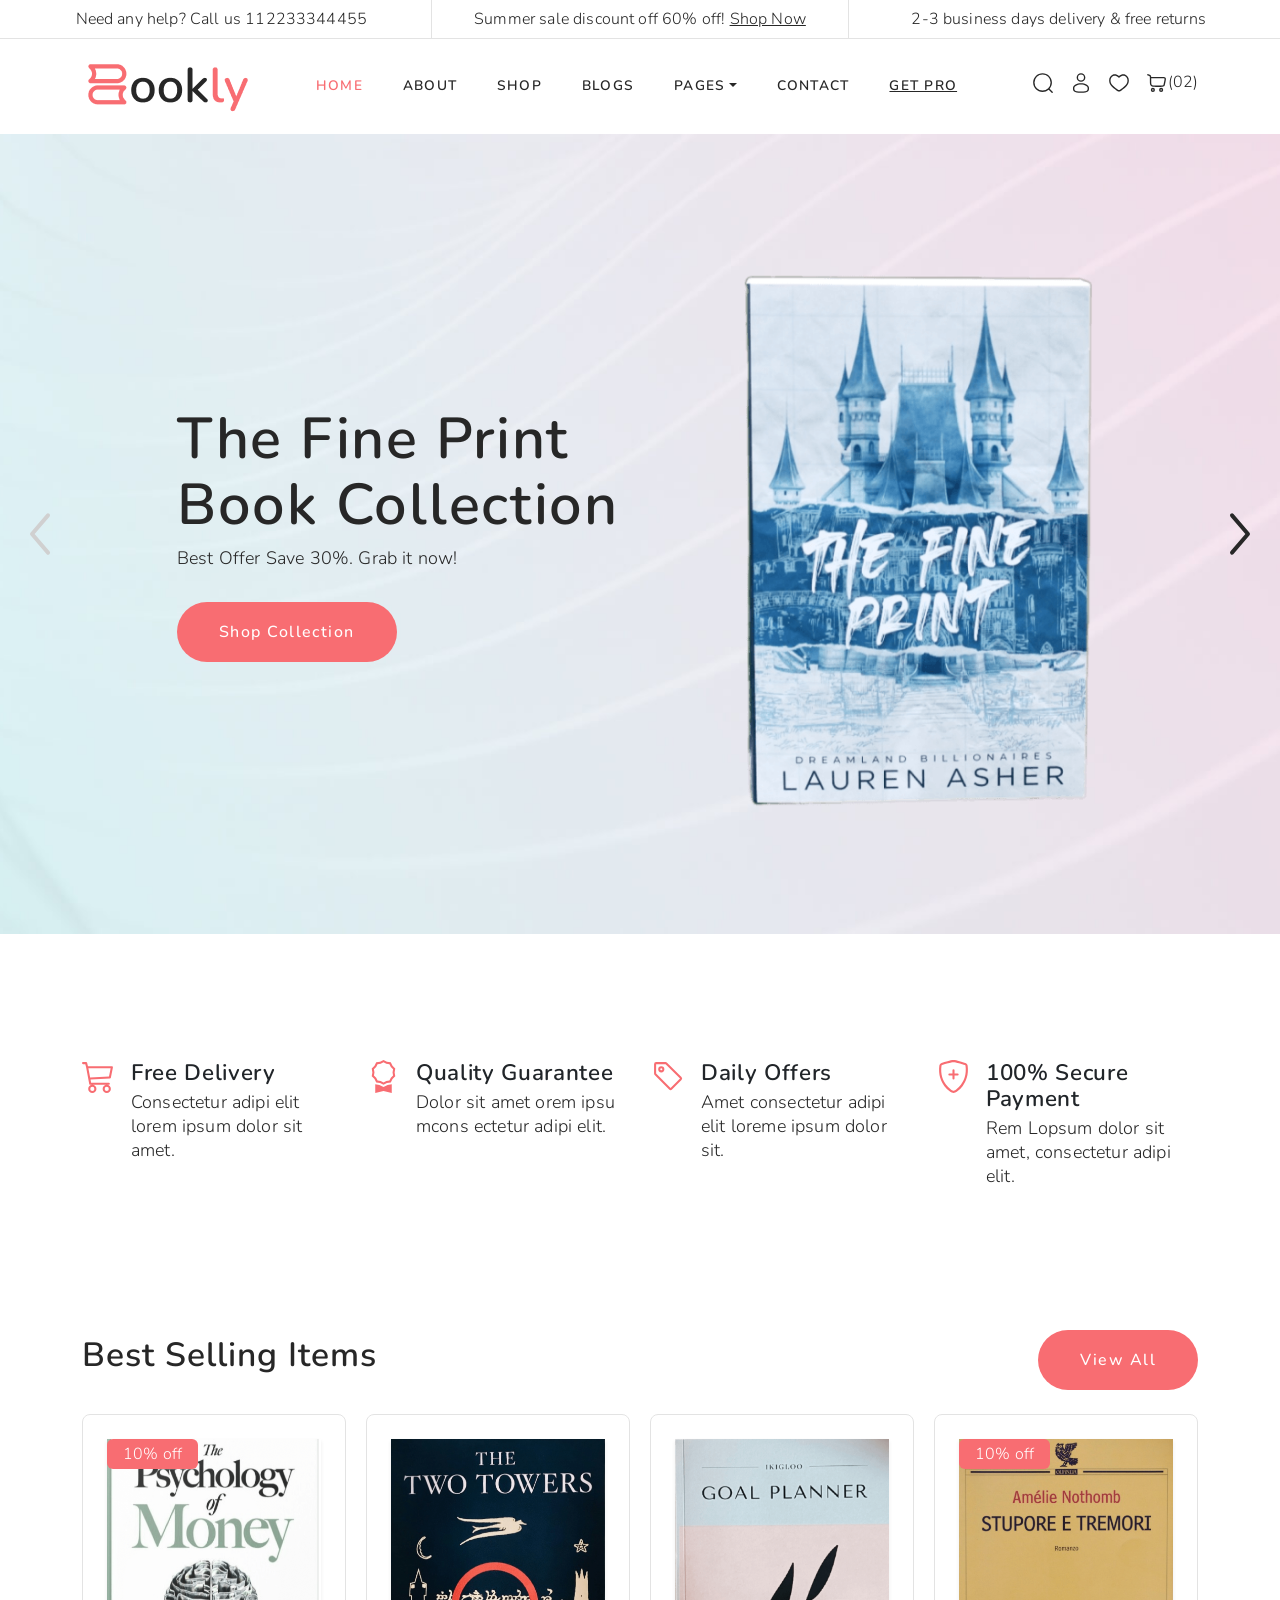
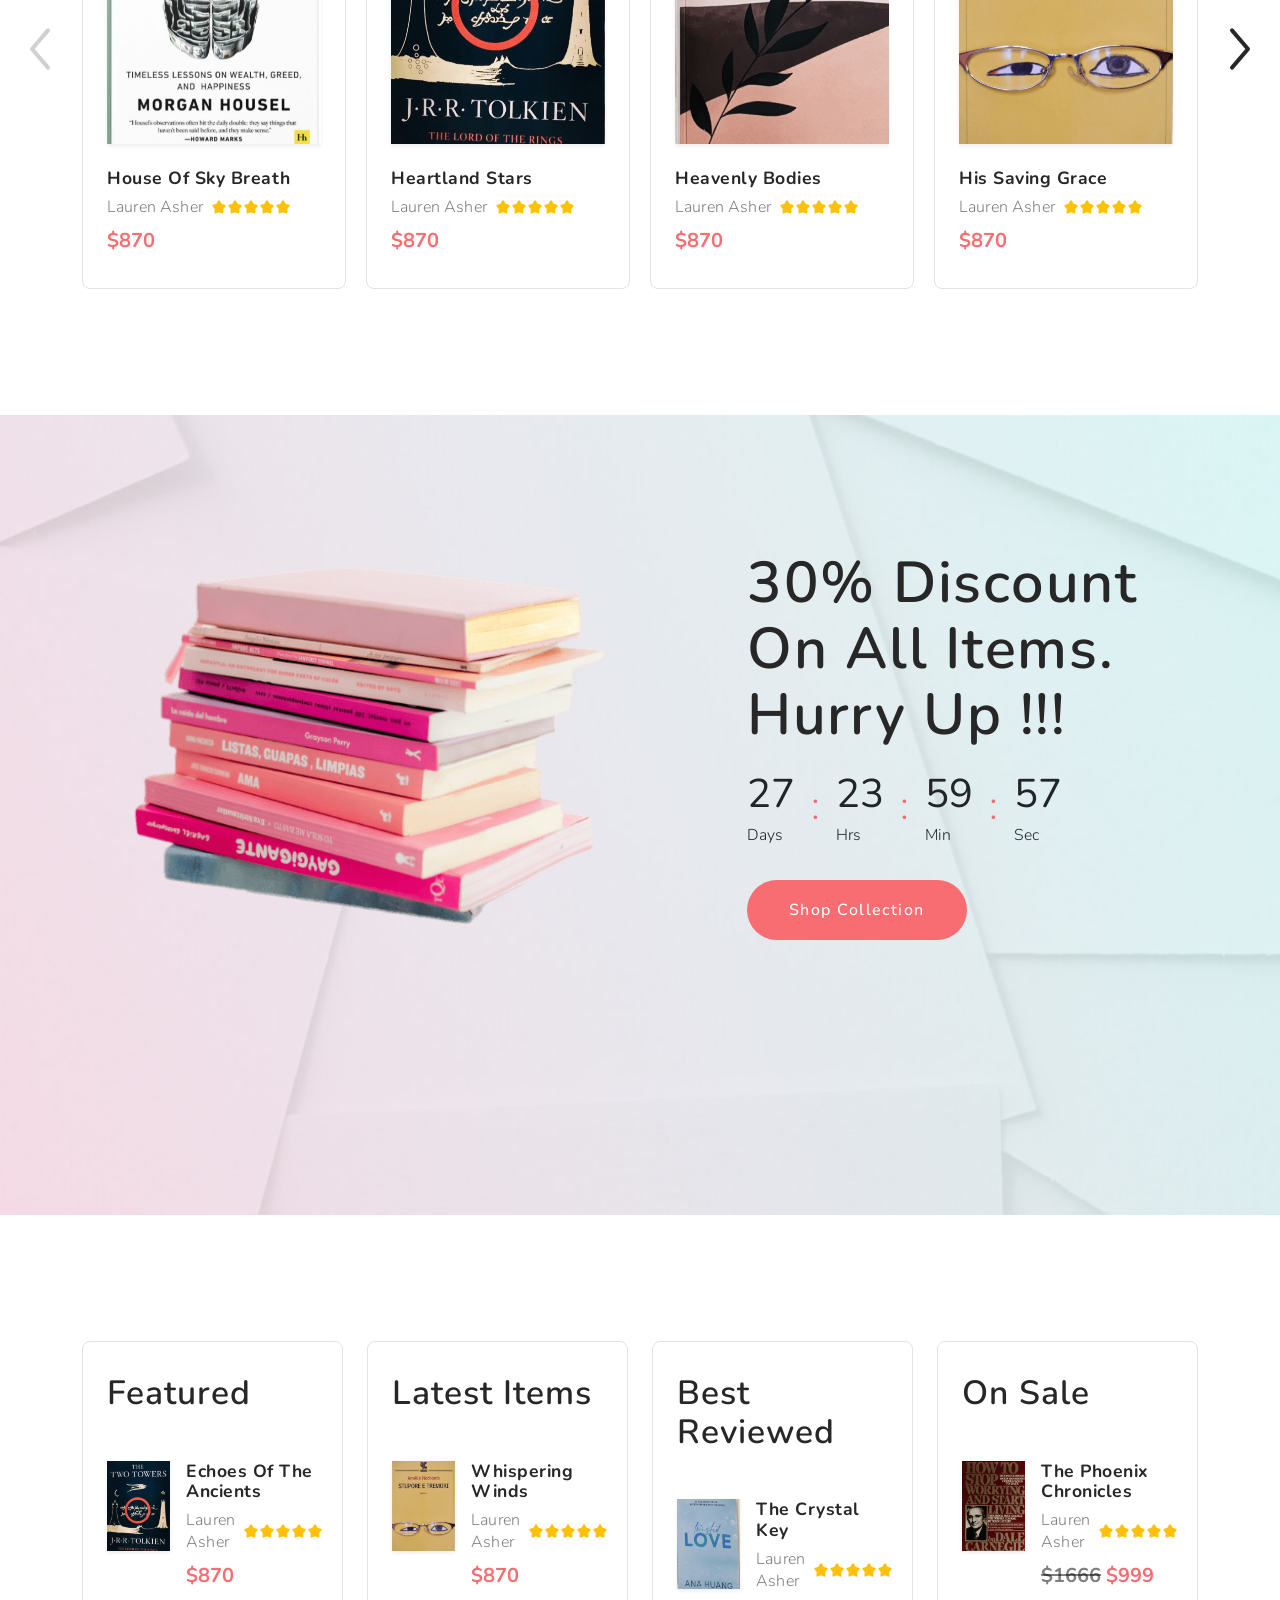
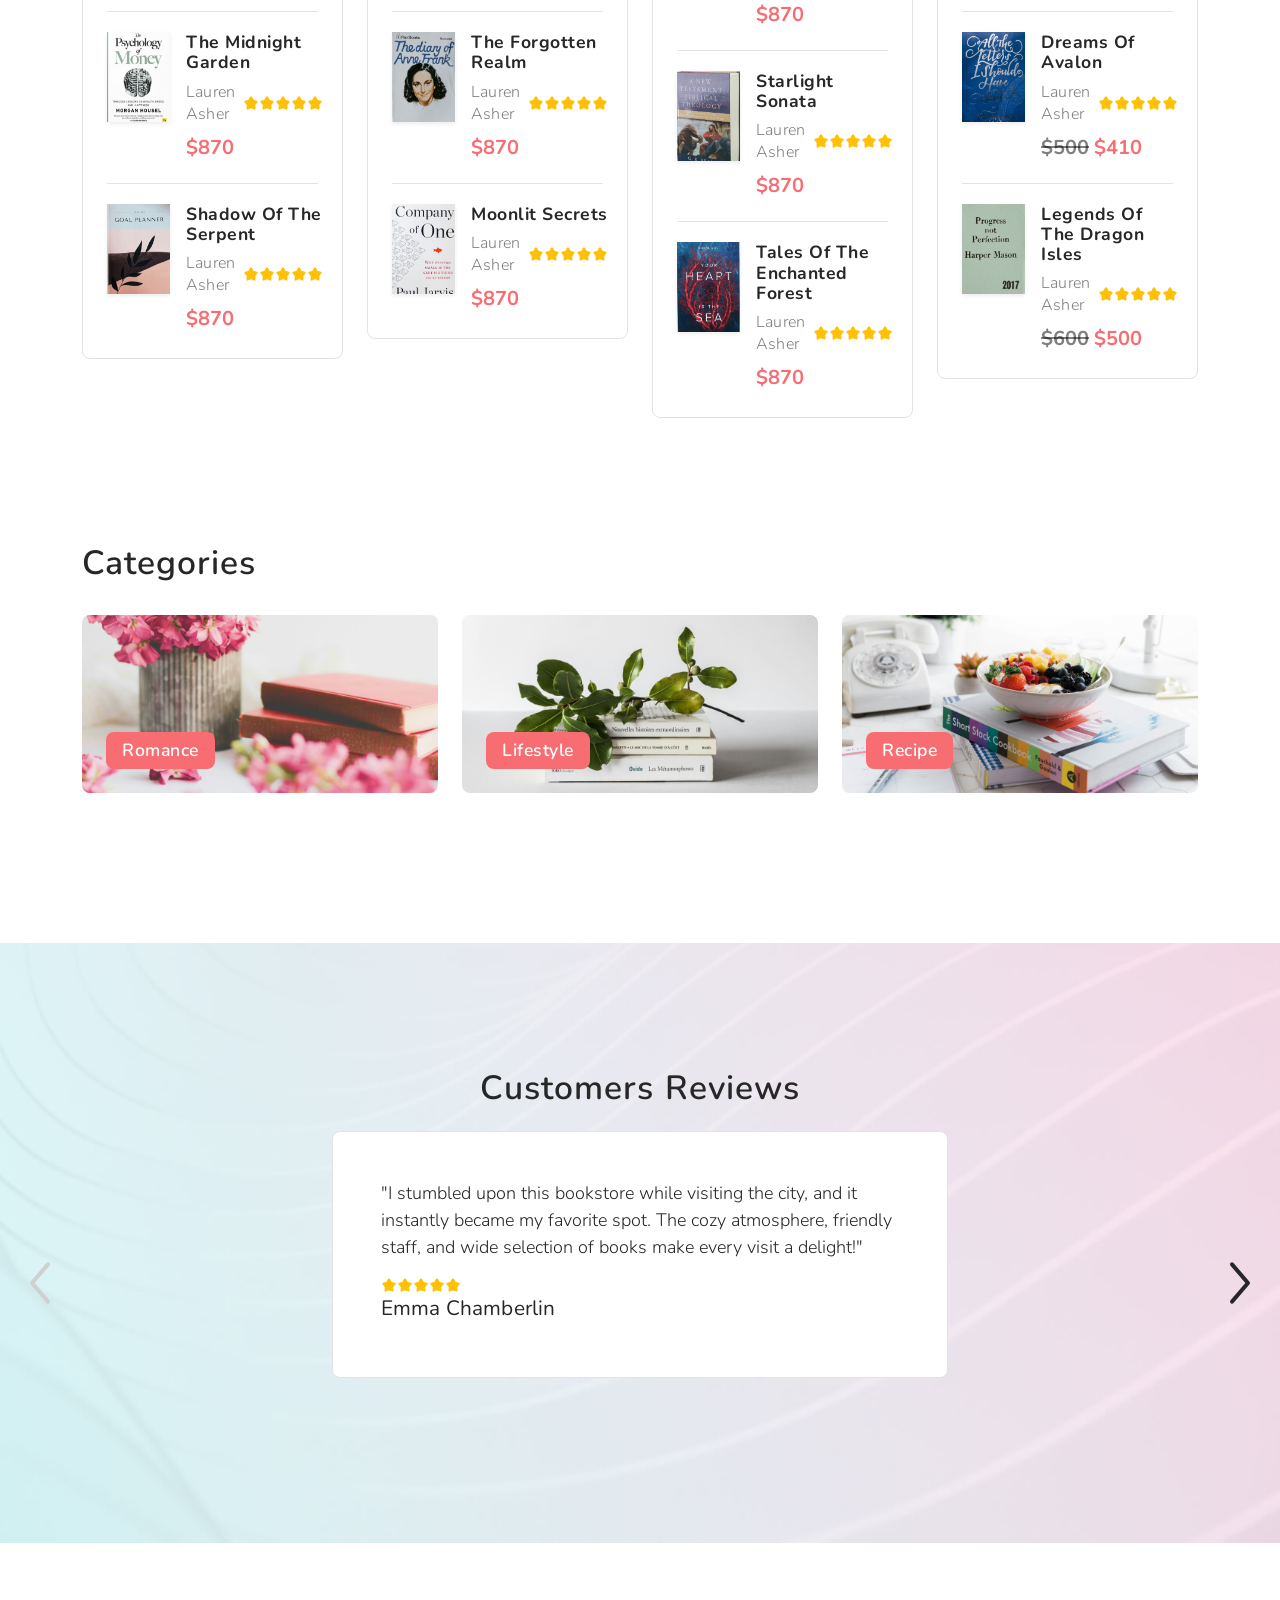
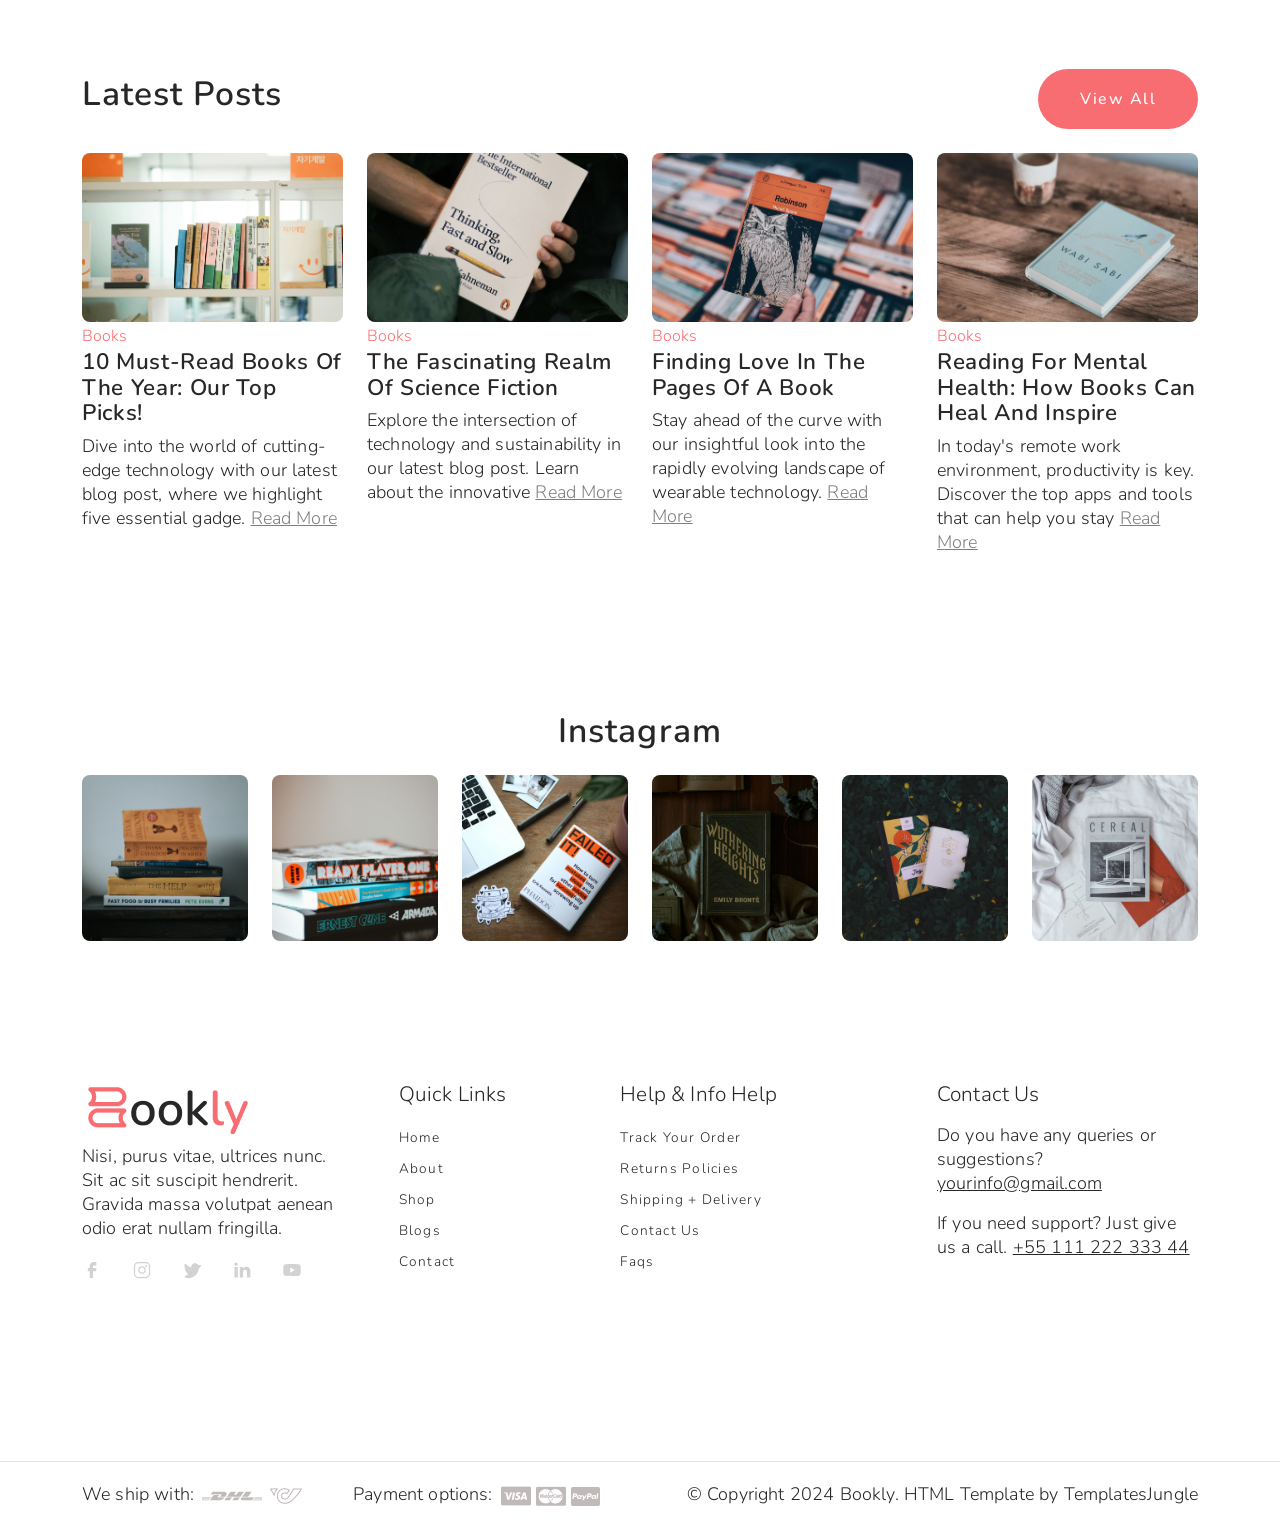
==== index.html @ b84bf0d0 "second commit" ====
<!DOCTYPE html>
<html>
  <head>
    <title>Bookly - Bookstore eCommerce Website Template</title>
    <meta charset="utf-8">
    <meta http-equiv="X-UA-Compatible" content="IE=edge">
    <meta name="viewport" content="width=device-width, initial-scale=1.0">
    <meta name="format-detection" content="telephone=no">
    <meta name="apple-mobile-web-app-capable" content="yes">
    <meta name="author" content="">
    <meta name="keywords" content="">
    <meta name="description" content="">
    <link href="https://cdn.jsdelivr.net/npm/bootstrap@5.3.3/dist/css/bootstrap.min.css" rel="stylesheet"
      integrity="sha384-QWTKZyjpPEjISv5WaRU9OFeRpok6YctnYmDr5pNlyT2bRjXh0JMhjY6hW+ALEwIH" crossorigin="anonymous">
    <link rel="stylesheet" type="text/css" href="style.css">
    <link rel="stylesheet" href="https://cdn.jsdelivr.net/npm/swiper@9/swiper-bundle.min.css" />
    <link rel="preconnect" href="https://fonts.googleapis.com">
    <link rel="preconnect" href="https://fonts.gstatic.com" crossorigin>
    <link href="https://fonts.googleapis.com/css2?family=Nunito:ital,wght@0,200..1000;1,200..1000&display=swap" rel="stylesheet">
  </head>
  <body>
    <svg xmlns="http://www.w3.org/2000/svg" style="display: none;">
      <symbol id="search" xmlns="http://www.w3.org/2000/symbolsvg" viewBox="0 0 24 24">
        <path fill="currentColor" fill-rule="evenodd"
          d="M11.5 2.75a8.75 8.75 0 1 0 0 17.5a8.75 8.75 0 0 0 0-17.5M1.25 11.5c0-5.66 4.59-10.25 10.25-10.25S21.75 5.84 21.75 11.5c0 2.56-.939 4.902-2.491 6.698l3.271 3.272a.75.75 0 1 1-1.06 1.06l-3.272-3.271A10.21 10.21 0 0 1 11.5 21.75c-5.66 0-10.25-4.59-10.25-10.25"
          clip-rule="evenodd" />
      </symbol>
      <symbol id="user" xmlns="http://www.w3.org/2000/svg" viewBox="0 0 24 24">
        <path fill="currentColor" fill-rule="evenodd"
          d="M12 1.25a4.75 4.75 0 1 0 0 9.5a4.75 4.75 0 0 0 0-9.5M8.75 6a3.25 3.25 0 1 1 6.5 0a3.25 3.25 0 0 1-6.5 0M12 12.25c-2.313 0-4.445.526-6.024 1.414C4.42 14.54 3.25 15.866 3.25 17.5v.102c-.001 1.162-.002 2.62 1.277 3.662c.629.512 1.51.877 2.7 1.117c1.192.242 2.747.369 4.773.369s3.58-.127 4.774-.369c1.19-.24 2.07-.605 2.7-1.117c1.279-1.042 1.277-2.5 1.276-3.662V17.5c0-1.634-1.17-2.96-2.725-3.836c-1.58-.888-3.711-1.414-6.025-1.414M4.75 17.5c0-.851.622-1.775 1.961-2.528c1.316-.74 3.184-1.222 5.29-1.222c2.104 0 3.972.482 5.288 1.222c1.34.753 1.961 1.677 1.961 2.528c0 1.308-.04 2.044-.724 2.6c-.37.302-.99.597-2.05.811c-1.057.214-2.502.339-4.476.339c-1.974 0-3.42-.125-4.476-.339c-1.06-.214-1.68-.509-2.05-.81c-.684-.557-.724-1.293-.724-2.601"
          clip-rule="evenodd" />
      </symbol>
      <symbol id="heart" xmlns="http://www.w3.org/2000/svg" viewBox="0 0 24 24">
        <path fill="currentColor" fill-rule="evenodd"
          d="M5.624 4.424C3.965 5.182 2.75 6.986 2.75 9.137c0 2.197.9 3.891 2.188 5.343c1.063 1.196 2.349 2.188 3.603 3.154c.298.23.594.459.885.688c.526.415.995.778 1.448 1.043c.452.264.816.385 1.126.385c.31 0 .674-.12 1.126-.385c.453-.265.922-.628 1.448-1.043c.29-.23.587-.458.885-.687c1.254-.968 2.54-1.959 3.603-3.155c1.289-1.452 2.188-3.146 2.188-5.343c0-2.15-1.215-3.955-2.874-4.713c-1.612-.737-3.778-.542-5.836 1.597a.75.75 0 0 1-1.08 0C9.402 3.882 7.236 3.687 5.624 4.424M12 4.46C9.688 2.39 7.099 2.1 5 3.059C2.786 4.074 1.25 6.426 1.25 9.138c0 2.665 1.11 4.699 2.567 6.339c1.166 1.313 2.593 2.412 3.854 3.382c.286.22.563.434.826.642c.513.404 1.063.834 1.62 1.16c.557.325 1.193.59 1.883.59s1.326-.265 1.883-.59c.558-.326 1.107-.756 1.62-1.16a78.6 78.6 0 0 1 .826-.642c1.26-.97 2.688-2.07 3.854-3.382c1.457-1.64 2.567-3.674 2.567-6.339c0-2.712-1.535-5.064-3.75-6.077c-2.099-.96-4.688-.67-7 1.399"
          clip-rule="evenodd" />
      </symbol>
      <symbol id="cart" xmlns="http://www.w3.org/2000/svg" viewBox="0 0 24 24">
        <path fill="currentColor" fill-rule="evenodd"
          d="M2.249 2.292a.75.75 0 1 0-.498 1.416l.262.091c.667.235 1.106.39 1.429.549c.303.149.437.27.525.398c.09.132.16.314.2.677c.04.38.041.875.041 1.615V9.76c0 1.453.014 2.5.151 3.3c.146.854.438 1.466.985 2.042c.594.627 1.346.9 2.243 1.026c.858.122 1.948.122 3.293.122h5.406c.742 0 1.366 0 1.87-.062c.537-.065 1.025-.209 1.452-.556c.426-.348.665-.797.837-1.309c.163-.482.289-1.093.439-1.82l.508-2.469l.002-.005l.01-.052c.165-.825.303-1.519.338-2.077c.036-.586-.031-1.164-.413-1.66c-.235-.306-.565-.479-.866-.584a4.617 4.617 0 0 0-1.002-.21c-.687-.076-1.522-.076-2.34-.076H5.667a5.932 5.932 0 0 0-.01-.108c-.054-.497-.17-.95-.453-1.362c-.284-.416-.662-.682-1.102-.899c-.412-.202-.936-.386-1.553-.603zm3.46 4.578h11.38c.856 0 1.61.001 2.205.067c.296.034.517.08.672.134a.56.56 0 0 1 .176.086c.062.082.128.23.102.651c-.027.444-.143 1.036-.321 1.926v.002l-.5 2.42c-.16.783-.27 1.303-.399 1.688c-.123.366-.239.523-.364.625c-.125.102-.303.184-.685.23c-.404.05-.935.051-1.734.051h-5.303c-1.417 0-2.4-.002-3.14-.107c-.716-.101-1.093-.285-1.366-.573c-.32-.338-.493-.668-.595-1.263c-.11-.65-.129-1.558-.129-3.047zM7.5 21.75a2.25 2.25 0 1 1 0-4.5a2.25 2.25 0 0 1 0 4.5m-.75-2.25a.75.75 0 1 0 1.5 0a.75.75 0 0 0-1.5 0m9.75 2.25a2.25 2.25 0 1 1 0-4.5a2.25 2.25 0 0 1 0 4.5m-.75-2.25a.75.75 0 1 0 1.5 0a.75.75 0 0 0-1.5 0"
          clip-rule="evenodd" />
      </symbol>
      <symbol xmlns="http://www.w3.org/2000/svg" id="alt-arrow-right-outline" viewBox="0 0 24 24">
        <path fill="currentColor" fill-rule="evenodd"
          d="M8.512 4.43a.75.75 0 0 1 1.057.082l6 7a.75.75 0 0 1 0 .976l-6 7a.75.75 0 0 1-1.138-.976L14.012 12L8.431 5.488a.75.75 0 0 1 .08-1.057"
          clip-rule="evenodd" />
      </symbol>
      <symbol xmlns="http://www.w3.org/2000/svg" id="alt-arrow-left-outline" viewBox="0 0 24 24">
        <path fill="currentColor" fill-rule="evenodd"
          d="M15.488 4.43a.75.75 0 0 1 .081 1.058L9.988 12l5.581 6.512a.75.75 0 1 1-1.138.976l-6-7a.75.75 0 0 1 0-.976l6-7a.75.75 0 0 1 1.057-.081"
          clip-rule="evenodd" />
      </symbol>
      <symbol xmlns="http://www.w3.org/2000/svg" id="cart-outline" viewBox="0 0 16 16">
        <path
          d="M0 1.5A.5.5 0 0 1 .5 1H2a.5.5 0 0 1 .485.379L2.89 3H14.5a.5.5 0 0 1 .49.598l-1 5a.5.5 0 0 1-.465.401l-9.397.472L4.415 11H13a.5.5 0 0 1 0 1H4a.5.5 0 0 1-.491-.408L2.01 3.607 1.61 2H.5a.5.5 0 0 1-.5-.5zM3.102 4l.84 4.479 9.144-.459L13.89 4H3.102zM5 12a2 2 0 1 0 0 4 2 2 0 0 0 0-4zm7 0a2 2 0 1 0 0 4 2 2 0 0 0 0-4zm-7 1a1 1 0 1 1 0 2 1 1 0 0 1 0-2zm7 0a1 1 0 1 1 0 2 1 1 0 0 1 0-2z" />
      </symbol>
      <symbol xmlns="http://www.w3.org/2000/svg" id="quality" viewBox="0 0 16 16">
        <path
          d="M9.669.864 8 0 6.331.864l-1.858.282-.842 1.68-1.337 1.32L2.6 6l-.306 1.854 1.337 1.32.842 1.68 1.858.282L8 12l1.669-.864 1.858-.282.842-1.68 1.337-1.32L13.4 6l.306-1.854-1.337-1.32-.842-1.68L9.669.864zm1.196 1.193.684 1.365 1.086 1.072L12.387 6l.248 1.506-1.086 1.072-.684 1.365-1.51.229L8 10.874l-1.355-.702-1.51-.229-.684-1.365-1.086-1.072L3.614 6l-.25-1.506 1.087-1.072.684-1.365 1.51-.229L8 1.126l1.356.702 1.509.229z" />
        <path d="M4 11.794V16l4-1 4 1v-4.206l-2.018.306L8 13.126 6.018 12.1 4 11.794z" />
      </symbol>
      <symbol xmlns="http://www.w3.org/2000/svg" id="price-tag" viewBox="0 0 16 16">
        <path d="M6 4.5a1.5 1.5 0 1 1-3 0 1.5 1.5 0 0 1 3 0zm-1 0a.5.5 0 1 0-1 0 .5.5 0 0 0 1 0z" />
        <path
          d="M2 1h4.586a1 1 0 0 1 .707.293l7 7a1 1 0 0 1 0 1.414l-4.586 4.586a1 1 0 0 1-1.414 0l-7-7A1 1 0 0 1 1 6.586V2a1 1 0 0 1 1-1zm0 5.586 7 7L13.586 9l-7-7H2v4.586z" />
      </symbol>
      <symbol xmlns="http://www.w3.org/2000/svg" id="shield-plus" viewBox="0 0 16 16">
        <path
          d="M5.338 1.59a61.44 61.44 0 0 0-2.837.856.481.481 0 0 0-.328.39c-.554 4.157.726 7.19 2.253 9.188a10.725 10.725 0 0 0 2.287 2.233c.346.244.652.42.893.533.12.057.218.095.293.118a.55.55 0 0 0 .101.025.615.615 0 0 0 .1-.025c.076-.023.174-.061.294-.118.24-.113.547-.29.893-.533a10.726 10.726 0 0 0 2.287-2.233c1.527-1.997 2.807-5.031 2.253-9.188a.48.48 0 0 0-.328-.39c-.651-.213-1.75-.56-2.837-.855C9.552 1.29 8.531 1.067 8 1.067c-.53 0-1.552.223-2.662.524zM5.072.56C6.157.265 7.31 0 8 0s1.843.265 2.928.56c1.11.3 2.229.655 2.887.87a1.54 1.54 0 0 1 1.044 1.262c.596 4.477-.787 7.795-2.465 9.99a11.775 11.775 0 0 1-2.517 2.453 7.159 7.159 0 0 1-1.048.625c-.28.132-.581.24-.829.24s-.548-.108-.829-.24a7.158 7.158 0 0 1-1.048-.625 11.777 11.777 0 0 1-2.517-2.453C1.928 10.487.545 7.169 1.141 2.692A1.54 1.54 0 0 1 2.185 1.43 62.456 62.456 0 0 1 5.072.56z" />
        <path
          d="M8 4.5a.5.5 0 0 1 .5.5v1.5H10a.5.5 0 0 1 0 1H8.5V9a.5.5 0 0 1-1 0V7.5H6a.5.5 0 0 1 0-1h1.5V5a.5.5 0 0 1 .5-.5z" />
      </symbol>
      <symbol xmlns="http://www.w3.org/2000/svg" id="star-fill" viewBox="0 0 24 24">
        <path fill="currentColor"
          d="M9.153 5.408C10.42 3.136 11.053 2 12 2c.947 0 1.58 1.136 2.847 3.408l.328.588c.36.646.54.969.82 1.182c.28.213.63.292 1.33.45l.636.144c2.46.557 3.689.835 3.982 1.776c.292.94-.546 1.921-2.223 3.882l-.434.507c-.476.557-.715.836-.822 1.18c-.107.345-.071.717.001 1.46l.066.677c.253 2.617.38 3.925-.386 4.506c-.766.582-1.918.051-4.22-1.009l-.597-.274c-.654-.302-.981-.452-1.328-.452c-.347 0-.674.15-1.328.452l-.596.274c-2.303 1.06-3.455 1.59-4.22 1.01c-.767-.582-.64-1.89-.387-4.507l.066-.676c.072-.744.108-1.116 0-1.46c-.106-.345-.345-.624-.821-1.18l-.434-.508c-1.677-1.96-2.515-2.941-2.223-3.882c.293-.941 1.523-1.22 3.983-1.776l.636-.144c.699-.158 1.048-.237 1.329-.45c.28-.213.46-.536.82-1.182z" />
      </symbol>
      <symbol xmlns="http://www.w3.org/2000/svg" id="star-empty" viewBox="0 0 16 16">
        <path
          d="M2.866 14.85c-.078.444.36.791.746.593l4.39-2.256 4.389 2.256c.386.198.824-.149.746-.592l-.83-4.73 3.522-3.356c.33-.314.16-.888-.282-.95l-4.898-.696L8.465.792a.513.513 0 0 0-.927 0L5.354 5.12l-4.898.696c-.441.062-.612.636-.283.95l3.523 3.356-.83 4.73zm4.905-2.767-3.686 1.894.694-3.957a.565.565 0 0 0-.163-.505L1.71 6.745l4.052-.576a.525.525 0 0 0 .393-.288L8 2.223l1.847 3.658a.525.525 0 0 0 .393.288l4.052.575-2.906 2.77a.565.565 0 0 0-.163.506l.694 3.957-3.686-1.894a.503.503 0 0 0-.461 0z" />
      </symbol>
      <symbol xmlns="http://www.w3.org/2000/svg" id="star-half" viewBox="0 0 16 16">
        <path
          d="M5.354 5.119 7.538.792A.516.516 0 0 1 8 .5c.183 0 .366.097.465.292l2.184 4.327 4.898.696A.537.537 0 0 1 16 6.32a.548.548 0 0 1-.17.445l-3.523 3.356.83 4.73c.078.443-.36.79-.746.592L8 13.187l-4.389 2.256a.52.52 0 0 1-.146.05c-.342.06-.668-.254-.6-.642l.83-4.73L.173 6.765a.55.55 0 0 1-.172-.403.58.58 0 0 1 .085-.302.513.513 0 0 1 .37-.245l4.898-.696zM8 12.027a.5.5 0 0 1 .232.056l3.686 1.894-.694-3.957a.565.565 0 0 1 .162-.505l2.907-2.77-4.052-.576a.525.525 0 0 1-.393-.288L8.001 2.223 8 2.226v9.8z" />
      </symbol>
      <symbol xmlns="http://www.w3.org/2000/svg" id="quote" viewBox="0 0 24 24">
        <path fill="currentColor" d="m15 17l2-4h-4V6h7v7l-2 4h-3Zm-9 0l2-4H4V6h7v7l-2 4H6Z" />
      </symbol>
      <symbol xmlns="http://www.w3.org/2000/svg" id="facebook" viewBox="0 0 24 24">
        <path fill="currentColor"
          d="M9.198 21.5h4v-8.01h3.604l.396-3.98h-4V7.5a1 1 0 0 1 1-1h3v-4h-3a5 5 0 0 0-5 5v2.01h-2l-.396 3.98h2.396v8.01Z" />
      </symbol>
      <symbol xmlns="http://www.w3.org/2000/svg" id="youtube" viewBox="0 0 32 32">
        <path fill="currentColor"
          d="M29.41 9.26a3.5 3.5 0 0 0-2.47-2.47C24.76 6.2 16 6.2 16 6.2s-8.76 0-10.94.59a3.5 3.5 0 0 0-2.47 2.47A36.13 36.13 0 0 0 2 16a36.13 36.13 0 0 0 .59 6.74a3.5 3.5 0 0 0 2.47 2.47c2.18.59 10.94.59 10.94.59s8.76 0 10.94-.59a3.5 3.5 0 0 0 2.47-2.47A36.13 36.13 0 0 0 30 16a36.13 36.13 0 0 0-.59-6.74ZM13.2 20.2v-8.4l7.27 4.2Z" />
      </symbol>
      <symbol xmlns="http://www.w3.org/2000/svg" id="twitter" viewBox="0 0 256 256">
        <path fill="currentColor"
          d="m245.66 77.66l-29.9 29.9C209.72 177.58 150.67 232 80 232c-14.52 0-26.49-2.3-35.58-6.84c-7.33-3.67-10.33-7.6-11.08-8.72a8 8 0 0 1 3.85-11.93c.26-.1 24.24-9.31 39.47-26.84a110.93 110.93 0 0 1-21.88-24.2c-12.4-18.41-26.28-50.39-22-98.18a8 8 0 0 1 13.65-4.92c.35.35 33.28 33.1 73.54 43.72V88a47.87 47.87 0 0 1 14.36-34.3A46.87 46.87 0 0 1 168.1 40a48.66 48.66 0 0 1 41.47 24H240a8 8 0 0 1 5.66 13.66Z" />
      </symbol>
      <symbol xmlns="http://www.w3.org/2000/svg" id="instagram" viewBox="0 0 256 256">
        <path fill="currentColor"
          d="M128 80a48 48 0 1 0 48 48a48.05 48.05 0 0 0-48-48Zm0 80a32 32 0 1 1 32-32a32 32 0 0 1-32 32Zm48-136H80a56.06 56.06 0 0 0-56 56v96a56.06 56.06 0 0 0 56 56h96a56.06 56.06 0 0 0 56-56V80a56.06 56.06 0 0 0-56-56Zm40 152a40 40 0 0 1-40 40H80a40 40 0 0 1-40-40V80a40 40 0 0 1 40-40h96a40 40 0 0 1 40 40ZM192 76a12 12 0 1 1-12-12a12 12 0 0 1 12 12Z" />
      </symbol>
      <symbol xmlns="http://www.w3.org/2000/svg" id="linkedin" viewBox="0 0 24 24">
        <path fill="currentColor"
          d="M6.94 5a2 2 0 1 1-4-.002a2 2 0 0 1 4 .002zM7 8.48H3V21h4V8.48zm6.32 0H9.34V21h3.94v-6.57c0-3.66 4.77-4 4.77 0V21H22v-7.93c0-6.17-7.06-5.94-8.72-2.91l.04-1.68z" />
      </symbol>
      <symbol xmlns="http://www.w3.org/2000/svg" id="nav-icon" viewBox="0 0 16 16">
        <path
          d="M14 10.5a.5.5 0 0 0-.5-.5h-3a.5.5 0 0 0 0 1h3a.5.5 0 0 0 .5-.5zm0-3a.5.5 0 0 0-.5-.5h-7a.5.5 0 0 0 0 1h7a.5.5 0 0 0 .5-.5zm0-3a.5.5 0 0 0-.5-.5h-11a.5.5 0 0 0 0 1h11a.5.5 0 0 0 .5-.5z" />
      </symbol>
      <symbol xmlns="http://www.w3.org/2000/svg" id="close" viewBox="0 0 16 16">
        <path
          d="M2.146 2.854a.5.5 0 1 1 .708-.708L8 7.293l5.146-5.147a.5.5 0 0 1 .708.708L8.707 8l5.147 5.146a.5.5 0 0 1-.708.708L8 8.707l-5.146 5.147a.5.5 0 0 1-.708-.708L7.293 8 2.146 2.854Z" />
      </symbol>
      <symbol xmlns="http://www.w3.org/2000/svg" id="navbar-icon" viewBox="0 0 16 16">
        <path
          d="M14 10.5a.5.5 0 0 0-.5-.5h-3a.5.5 0 0 0 0 1h3a.5.5 0 0 0 .5-.5zm0-3a.5.5 0 0 0-.5-.5h-7a.5.5 0 0 0 0 1h7a.5.5 0 0 0 .5-.5zm0-3a.5.5 0 0 0-.5-.5h-11a.5.5 0 0 0 0 1h11a.5.5 0 0 0 .5-.5z" />
      </symbol>
    </svg>

    <div id="preloader" class="preloader-container">
      <div class="book">
        <div class="inner">
          <div class="left"></div>
          <div class="middle"></div>
          <div class="right"></div>
        </div>
        <ul>
          <li></li>
          <li></li>
          <li></li>
          <li></li>
          <li></li>
          <li></li>
          <li></li>
          <li></li>
          <li></li>
          <li></li>
          <li></li>
          <li></li>
          <li></li>
          <li></li>
          <li></li>
          <li></li>
          <li></li>
          <li></li>
        </ul>
      </div>
    </div>

    <div class="search-popup">
      <div class="search-popup-container">

        <form role="search" method="get" class="search-form" action="">
          <input type="search" id="search-form" class="search-field" placeholder="Type and press enter" value=""
            name="s" />
          <button type="submit" class="search-submit" aria-label="Submit search"><svg class="search">
              <use xlink:href="#search"></use>
            </svg></button>
        </form>

        <h5 class="cat-list-title">Browse Categories</h5>

        <ul class="cat-list">
          <li class="cat-list-item">
            <a href="#" title="Romance">Romance</a>
          </li>
          <li class="cat-list-item">
            <a href="#" title="Thriller">Thriller</a>
          </li>
          <li class="cat-list-item">
            <a href="#" title="Sci-fi">Sci-fi</a>
          </li>
          <li class="cat-list-item">
            <a href="#" title="Cooking">Cooking</a>
          </li>
          <li class="cat-list-item">
            <a href="#" title="Health">Health</a>
          </li>
          <li class="cat-list-item">
            <a href="#" title="Lifestyle">Lifestyle</a>
          </li>
          <li class="cat-list-item">
            <a href="#" title="Fiction">Fiction</a>
          </li>
        </ul>

      </div>
    </div>

    <header id="header" class="site-header">

      <div class="top-info border-bottom d-none d-md-block ">
        <div class="container-fluid">
          <div class="row g-0">
            <div class="col-md-4">
              <p class="fs-6 my-2 text-center">Need any help? Call us <a href="#">112233344455</a></p>
            </div>
            <div class="col-md-4 border-start border-end">
              <p class="fs-6 my-2 text-center">Summer sale discount off 60% off! <a class="text-decoration-underline"
                  href="shop.html">Shop Now</a></p>
            </div>
            <div class="col-md-4">
              <p class="fs-6 my-2 text-center">2-3 business days delivery & free returns</p>
            </div>
          </div>
        </div>
      </div>

      <nav id="header-nav" class="navbar navbar-expand-lg py-3">
        <div class="container">
          <a class="navbar-brand" href="index.html">
            <img src="images/main-logo.png" class="logo" alt="Bookly">
          </a>
          <button class="navbar-toggler d-flex d-lg-none order-3 p-2" type="button" data-bs-toggle="offcanvas"
            data-bs-target="#bdNavbar" aria-controls="bdNavbar" aria-expanded="false" aria-label="Toggle navigation">
            <svg class="navbar-icon">
              <use xlink:href="#navbar-icon"></use>
            </svg>
          </button>
          <div class="offcanvas offcanvas-end" tabindex="-1" id="bdNavbar" aria-labelledby="bdNavbarOffcanvasLabel">
            <div class="offcanvas-header px-4 pb-0">
              <a class="navbar-brand" href="index.html">
                <img src="images/main-logo.png" class="logo" alt="Bookly">
              </a>
              <button type="button" class="btn-close btn-close-black" data-bs-dismiss="offcanvas" aria-label="Close"
                data-bs-target="#bdNavbar"></button>
            </div>
            <div class="offcanvas-body">
              <ul id="navbar"
                class="navbar-nav text-uppercase justify-content-start justify-content-lg-center align-items-start align-items-lg-center flex-grow-1">
                <li class="nav-item">
                  <a class="nav-link me-4 active" href="index.html">Home</a>
                </li>
                <li class="nav-item">
                  <a class="nav-link me-4" href="about.html">About</a>
                </li>
                <li class="nav-item">
                  <a class="nav-link me-4" href="shop.html">Shop</a>
                </li>
                <li class="nav-item">
                  <a class="nav-link me-4" href="blog.html">Blogs</a>
                </li>
                <li class="nav-item dropdown">
                  <a class="nav-link me-4 dropdown-toggle" data-bs-toggle="dropdown" href="#" role="button"
                    aria-expanded="false">Pages</a>
                  <ul class="dropdown-menu animate slide border">
                    <li>
                      <a href="about.html" class="dropdown-item fw-light">About <span
                          class="badge bg-primary">Pro</span></a>
                    </li>
                    <li>
                      <a href="shop.html" class="dropdown-item fw-light">Shop <span
                          class="badge bg-primary">Pro</span></a>
                    </li>
                    <li>
                      <a href="single-product.html" class="dropdown-item fw-light">Single Product <span
                          class="badge bg-primary">Pro</span></a>
                    </li>
                    <li>
                      <a href="cart.html" class="dropdown-item fw-light">Cart <span
                          class="badge bg-primary">Pro</span></a>
                    </li>
                    <li>
                      <a href="checkout.html" class="dropdown-item fw-light">Checkout <span
                          class="badge bg-primary">Pro</span></a>
                    </li>
                    <li>
                      <a href="blog.html" class="dropdown-item fw-light">Blog <span
                          class="badge bg-primary">Pro</span></a>
                    </li>
                    <li>
                      <a href="single-post.html" class="dropdown-item fw-light">Single Post <span
                          class="badge bg-primary">Pro</span></a>
                    </li>
                    <li>
                      <a href="contact.html" class="dropdown-item fw-light">Contact <span
                          class="badge bg-primary">Pro</span></a>
                    </li>
                  </ul>
                </li>
                <li class="nav-item">
                  <a class="nav-link me-4" href="contact.html">Contact</a>
                </li>
                <li class="nav-item">
                  <a class="nav-link text-decoration-underline me-4"
                    href="https://templatesjungle.gumroad.com/l/bookly-bookstore-ecommerce-bootstrap-html-css-website-template"
                    target="_blank" rel="noopener">Get Pro</a>
                </li>
              </ul>
              <div class="user-items d-flex">
                <ul class="d-flex justify-content-end list-unstyled mb-0">
                  <li class="search-item pe-3">
                    <a href="#" class="search-button">
                      <svg class="search">
                        <use xlink:href="#search"></use>
                      </svg>
                    </a>
                  </li>
                  <li class="pe-3">
                    <a href="#" data-bs-toggle="modal" data-bs-target="#exampleModal">
                      <svg class="user">
                        <use xlink:href="#user"></use>
                      </svg>
                    </a>
                    <!-- Modal -->
                    <div class="modal fade" id="exampleModal" tabindex="-1" aria-labelledby="exampleModalLabel"
                      aria-hidden="true">
                      <div class="modal-dialog">
                        <div class="modal-content">
                          <div class="modal-header border-bottom-0">
                            <button type="button" class="btn-close" data-bs-dismiss="modal" aria-label="Close"></button>
                          </div>
                          <div class="modal-body">
                            <div class="tabs-listing">
                              <nav>
                                <div class="nav nav-tabs d-flex justify-content-center" id="nav-tab" role="tablist">
                                  <button class="nav-link text-capitalize active" id="nav-sign-in-tab" data-bs-toggle="tab"
                                    data-bs-target="#nav-sign-in" type="button" role="tab" aria-controls="nav-sign-in"
                                    aria-selected="true">Sign In</button>
                                  <button class="nav-link text-capitalize" id="nav-register-tab" data-bs-toggle="tab"
                                    data-bs-target="#nav-register" type="button" role="tab" aria-controls="nav-register"
                                    aria-selected="false">Register</button>
                                </div>
                              </nav>
                              <div class="tab-content" id="nav-tabContent">
                                <div class="tab-pane fade active show" id="nav-sign-in" role="tabpanel"
                                  aria-labelledby="nav-sign-in-tab">
                                  <div class="form-group py-3">
                                    <label class="mb-2" for="sign-in">Username or email address *</label>
                                    <input type="text" minlength="2" name="username" placeholder="Your Username"
                                      class="form-control w-100 rounded-3 p-3" required>
                                  </div>
                                  <div class="form-group pb-3">
                                    <label class="mb-2" for="sign-in">Password *</label>
                                    <input type="password" minlength="2" name="password" placeholder="Your Password"
                                      class="form-control w-100 rounded-3 p-3" required>
                                  </div>
                                  <label class="py-3">
                                    <input type="checkbox" required="" class="d-inline">
                                    <span class="label-body">Remember me</span>
                                    <span class="label-body"><a href="#" class="fw-bold">Forgot Password</a></span>
                                  </label>
                                  <button type="submit" name="submit" class="btn btn-dark w-100 my-3">Login</button>
                                </div>
                                <div class="tab-pane fade" id="nav-register" role="tabpanel"
                                  aria-labelledby="nav-register-tab">
                                  <div class="form-group py-3">
                                    <label class="mb-2" for="register">Your email address *</label>
                                    <input type="text" minlength="2" name="username" placeholder="Your Email Address"
                                      class="form-control w-100 rounded-3 p-3" required>
                                  </div>
                                  <div class="form-group pb-3">
                                    <label class="mb-2" for="sign-in">Password *</label>
                                    <input type="password" minlength="2" name="password" placeholder="Your Password"
                                      class="form-control w-100 rounded-3 p-3" required>
                                  </div>
                                  <label class="py-3">
                                    <input type="checkbox" required="" class="d-inline">
                                    <span class="label-body">I agree to the <a href="#" class="fw-bold">Privacy
                                        Policy</a></span>
                                  </label>
                                  <button type="submit" name="submit" class="btn btn-dark w-100 my-3">Register</button>
                                </div>
                              </div>
                            </div>
                          </div>
                        </div>
                      </div>
                    </div>
                  </li>
                  <li class="wishlist-dropdown dropdown pe-3">
                    <a href="#" class="dropdown-toggle" data-bs-toggle="dropdown" role="button" aria-expanded="false">
                      <svg class="wishlist">
                        <use xlink:href="#heart"></use>
                      </svg>
                    </a>
                    <div class="dropdown-menu animate slide dropdown-menu-start dropdown-menu-lg-end p-3">
                      <h4 class="d-flex justify-content-between align-items-center mb-3">
                        <span class="text-primary">Your wishlist</span>
                        <span class="badge bg-primary rounded-pill">2</span>
                      </h4>
                      <ul class="list-group mb-3">
                        <li class="list-group-item bg-transparent d-flex justify-content-between lh-sm">
                          <div>
                            <h5>
                              <a href="single-product.html">The Emerald Crown</a>
                            </h5>
                            <small>Special discounted price.</small>
                            <a href="#" class="d-block fw-medium text-capitalize mt-2">Add to cart</a>
                          </div>
                          <span class="text-primary">$2000</span>
                        </li>
                        <li class="list-group-item bg-transparent d-flex justify-content-between lh-sm">
                          <div>
                            <h5>
                              <a href="single-product.html">The Last Enchantment</a>
                            </h5>
                            <small>Perfect for enlightened people.</small>
                            <a href="#" class="d-block fw-medium text-capitalize mt-2">Add to cart</a>
                          </div>
                          <span class="text-primary">$400</span>
                        </li>
                        <li class="list-group-item bg-transparent d-flex justify-content-between">
                          <span class="text-capitalize"><b>Total (USD)</b></span>
                          <strong>$1470</strong>
                        </li>
                      </ul>
                      <div class="d-flex flex-wrap justify-content-center">
                        <a href="#" class="w-100 btn btn-dark mb-1" type="submit">Add all to cart</a>
                        <a href="cart.html" class="w-100 btn btn-primary" type="submit">View cart</a>
                      </div>
                    </div>
                  </li>
                  <li class="cart-dropdown dropdown">
                    <a href="cart.html" class="dropdown-toggle" data-bs-toggle="dropdown" role="button"
                      aria-expanded="false">
                      <svg class="cart">
                        <use xlink:href="#cart"></use>
                      </svg><span class="fs-6 fw-light">(02)</span>
                    </a>
                    <div class="dropdown-menu animate slide dropdown-menu-start dropdown-menu-lg-end p-3">
                      <h4 class="d-flex justify-content-between align-items-center mb-3">
                        <span class="text-primary">Your cart</span>
                        <span class="badge bg-primary rounded-pill">2</span>
                      </h4>
                      <ul class="list-group mb-3">
                        <li class="list-group-item bg-transparent d-flex justify-content-between lh-sm">
                          <div>
                            <h5>
                              <a href="single-product.html">Secrets of the Alchemist</a>
                            </h5>
                            <small>High quality in good price.</small>
                          </div>
                          <span class="text-primary">$870</span>
                        </li>
                        <li class="list-group-item bg-transparent d-flex justify-content-between lh-sm">
                          <div>
                            <h5>
                              <a href="single-product.html">Quest for the Lost City</a>
                            </h5>
                            <small>Professional Quest for the Lost City.</small>
                          </div>
                          <span class="text-primary">$600</span>
                        </li>
                        <li class="list-group-item bg-transparent d-flex justify-content-between">
                          <span class="text-capitalize"><b>Total (USD)</b></span>
                          <strong>$1470</strong>
                        </li>
                      </ul>
                      <div class="d-flex flex-wrap justify-content-center">
                        <a href="cart.html" class="w-100 btn btn-dark mb-1" type="submit">View Cart</a>
                        <a href="checkout.html" class="w-100 btn btn-primary" type="submit">Go to checkout</a>
                      </div>
                    </div>
                  </li>
                </ul>
              </div>
            </div>
          </div>
        </div>
      </nav>

    </header>

    <section id="billboard" class="position-relative d-flex align-items-center py-5 bg-light-gray"
      style="background-image: url(images/banner-image-bg.jpg); background-size: cover; background-repeat: no-repeat; background-position: center; height: 800px;">
      <div class="position-absolute end-0 pe-0 pe-xxl-5 me-0 me-xxl-5 swiper-next main-slider-button-next">
        <svg class="chevron-forward-circle d-flex justify-content-center align-items-center p-2" width="80" height="80">
          <use xlink:href="#alt-arrow-right-outline"></use>
        </svg>
      </div>
      <div class="position-absolute start-0 ps-0 ps-xxl-5 ms-0 ms-xxl-5 swiper-prev main-slider-button-prev">
        <svg class="chevron-back-circle d-flex justify-content-center align-items-center p-2" width="80" height="80">
          <use xlink:href="#alt-arrow-left-outline"></use>
        </svg>
      </div>
      <div class="swiper main-swiper">
        <div class="swiper-wrapper d-flex align-items-center">
          <div class="swiper-slide">
            <div class="container">
              <div class="row d-flex flex-column-reverse flex-md-row align-items-center">
                <div class="col-md-5 offset-md-1 mt-5 mt-md-0 text-center text-md-start">
                  <div class="banner-content">
                    <h2>The Fine Print Book Collection</h2>
                    <p>Best Offer Save 30%. Grab it now!</p>
                    <a href="shop.html" class="btn mt-3">Shop Collection</a>
                  </div>
                </div>
                <div class="col-md-6 text-center">
                  <div class="image-holder">
                    <img src="images/banner-image2.png" class="img-fluid" alt="banner">
                  </div>
                </div>
              </div>
            </div>
          </div>
          <div class="swiper-slide">
            <div class="container">
              <div class="row d-flex flex-column-reverse flex-md-row align-items-center">
                <div class="col-md-5 offset-md-1 mt-5 mt-md-0 text-center text-md-start">
                  <div class="banner-content">
                    <h2>How Innovation works</h2>
                    <p>Discount available. Grab it now!</p>
                    <a href="shop.html" class="btn mt-3">Shop Product</a>
                  </div>
                </div>
                <div class="col-md-6 text-center">
                  <div class="image-holder">
                    <img src="images/banner-image1.png" class="img-fluid" alt="banner">
                  </div>
                </div>
              </div>
            </div>
          </div>
          <div class="swiper-slide">
            <div class="container">
              <div class="row d-flex flex-column-reverse flex-md-row align-items-center">
                <div class="col-md-5 offset-md-1 mt-5 mt-md-0 text-center text-md-start">
                  <div class="banner-content">
                    <h2>Your Heart is the Sea</h2>
                    <p>Limited stocks available. Grab it now!</p>
                    <a href="shop.html" class="btn mt-3">Shop Collection</a>
                  </div>
                </div>
                <div class="col-md-6 text-center">
                  <div class="image-holder">
                    <img src="images/banner-image.png" class="img-fluid" alt="banner">
                  </div>
                </div>
              </div>
            </div>
          </div>
        </div>
      </div>
    </section>

    <section id="company-services" class="padding-large pb-0">
      <div class="container">
        <div class="row">
          <div class="col-lg-3 col-md-6 pb-3 pb-lg-0">
            <div class="icon-box d-flex">
              <div class="icon-box-icon pe-3 pb-3">
                <svg class="cart-outline">
                  <use xlink:href="#cart-outline" />
                </svg>
              </div>
              <div class="icon-box-content">
                <h4 class="card-title mb-1 text-capitalize text-dark">Free delivery</h4>
                <p>Consectetur adipi elit lorem ipsum dolor sit amet.</p>
              </div>
            </div>
          </div>
          <div class="col-lg-3 col-md-6 pb-3 pb-lg-0">
            <div class="icon-box d-flex">
              <div class="icon-box-icon pe-3 pb-3">
                <svg class="quality">
                  <use xlink:href="#quality" />
                </svg>
              </div>
              <div class="icon-box-content">
                <h4 class="card-title mb-1 text-capitalize text-dark">Quality guarantee</h4>
                <p>Dolor sit amet orem ipsu mcons ectetur adipi elit.</p>
              </div>
            </div>
          </div>
          <div class="col-lg-3 col-md-6 pb-3 pb-lg-0">
            <div class="icon-box d-flex">
              <div class="icon-box-icon pe-3 pb-3">
                <svg class="price-tag">
                  <use xlink:href="#price-tag" />
                </svg>
              </div>
              <div class="icon-box-content">
                <h4 class="card-title mb-1 text-capitalize text-dark">Daily offers</h4>
                <p>Amet consectetur adipi elit loreme ipsum dolor sit.</p>
              </div>
            </div>
          </div>
          <div class="col-lg-3 col-md-6 pb-3 pb-lg-0">
            <div class="icon-box d-flex">
              <div class="icon-box-icon pe-3 pb-3">
                <svg class="shield-plus">
                  <use xlink:href="#shield-plus" />
                </svg>
              </div>
              <div class="icon-box-content">
                <h4 class="card-title mb-1 text-capitalize text-dark">100% secure payment</h4>
                <p>Rem Lopsum dolor sit amet, consectetur adipi elit.</p>
              </div>
            </div>
          </div>
        </div>
      </div>
    </section>

    <section id="best-selling-items" class="position-relative padding-large ">
      <div class="container">
        <div class="section-title d-md-flex justify-content-between align-items-center mb-4">
          <h3 class="d-flex align-items-center">Best selling items</h3>
          <a href="shop.html" class="btn">View All</a>
        </div>
        <div class="position-absolute top-50 end-0 pe-0 pe-xxl-5 me-0 me-xxl-5 swiper-next product-slider-button-next">
          <svg class="chevron-forward-circle d-flex justify-content-center align-items-center p-2" width="80" height="80">
            <use xlink:href="#alt-arrow-right-outline"></use>
          </svg>
        </div>
        <div class="position-absolute top-50 start-0 ps-0 ps-xxl-5 ms-0 ms-xxl-5 swiper-prev product-slider-button-prev">
          <svg class="chevron-back-circle d-flex justify-content-center align-items-center p-2" width="80" height="80">
            <use xlink:href="#alt-arrow-left-outline"></use>
          </svg>
        </div>
        <div class="swiper product-swiper">
          <div class="swiper-wrapper">
            <div class="swiper-slide">
              <div class="card position-relative p-4 border rounded-3">
                <div class="position-absolute">
                  <p class="bg-primary py-1 px-3 fs-6 text-white rounded-2">10% off</p>
                </div>
                <img src="images/product-item1.png" class="img-fluid shadow-sm" alt="product item">
                <h6 class="mt-4 mb-0 fw-bold"><a href="single-product.html">House of Sky Breath</a></h6>
                <div class="review-content d-flex">
                  <p class="my-2 me-2 fs-6 text-black-50">Lauren Asher</p>

                  <div class="rating text-warning d-flex align-items-center">
                    <svg class="star star-fill">
                      <use xlink:href="#star-fill"></use>
                    </svg>
                    <svg class="star star-fill">
                      <use xlink:href="#star-fill"></use>
                    </svg>
                    <svg class="star star-fill">
                      <use xlink:href="#star-fill"></use>
                    </svg>
                    <svg class="star star-fill">
                      <use xlink:href="#star-fill"></use>
                    </svg>
                    <svg class="star star-fill">
                      <use xlink:href="#star-fill"></use>
                    </svg>
                  </div>
                </div>
                <span class="price text-primary fw-bold mb-2 fs-5">$870</span>
                <div class="card-concern position-absolute start-0 end-0 d-flex gap-2">
                  <button type="button" class="btn btn-dark" aria-label="Add House of Sky Breath to cart" data-bs-toggle="tooltip" data-bs-placement="top" data-bs-title="Add to cart">
                    <svg class="cart">
                      <use xlink:href="#cart"></use>
                    </svg>
                  </button>
                  <a href="#" class="btn btn-dark">
                    <span>
                      <svg class="wishlist">
                        <use xlink:href="#heart"></use>
                      </svg>
                    </span>
                  </a>
                </div>
              </div>
            </div>
            <div class="swiper-slide">
              <div class="card position-relative p-4 border rounded-3">
                <img src="images/product-item2.png" class="img-fluid shadow-sm" alt="product item">
                <h6 class="mt-4 mb-0 fw-bold"><a href="single-product.html">Heartland Stars</a></h6>
                <div class="review-content d-flex">
                  <p class="my-2 me-2 fs-6 text-black-50">Lauren Asher</p>

                  <div class="rating text-warning d-flex align-items-center">
                    <svg class="star star-fill">
                      <use xlink:href="#star-fill"></use>
                    </svg>
                    <svg class="star star-fill">
                      <use xlink:href="#star-fill"></use>
                    </svg>
                    <svg class="star star-fill">
                      <use xlink:href="#star-fill"></use>
                    </svg>
                    <svg class="star star-fill">
                      <use xlink:href="#star-fill"></use>
                    </svg>
                    <svg class="star star-fill">
                      <use xlink:href="#star-fill"></use>
                    </svg>
                  </div>
                </div>

                <span class="price text-primary fw-bold mb-2 fs-5">$870</span>
                <div class="card-concern position-absolute start-0 end-0 d-flex gap-2">
                  <button type="button" class="btn btn-dark" aria-label="Add Heartland Stars to cart" data-bs-toggle="tooltip" data-bs-placement="top"
                    data-bs-title="Add to cart">
                    <svg class="cart">
                      <use xlink:href="#cart"></use>
                    </svg>
                  </button>
                  <a href="#" class="btn btn-dark">
                    <span>
                      <svg class="wishlist">
                        <use xlink:href="#heart"></use>
                      </svg>
                    </span>
                  </a>
                </div>
              </div>
            </div>
            <div class="swiper-slide">
              <div class="card position-relative p-4 border rounded-3">
                <img src="images/product-item3.png" class="img-fluid shadow-sm" alt="product item">
                <h6 class="mt-4 mb-0 fw-bold"><a href="single-product.html">Heavenly Bodies</a></h6>
                <div class="review-content d-flex">
                  <p class="my-2 me-2 fs-6 text-black-50">Lauren Asher</p>

                  <div class="rating text-warning d-flex align-items-center">
                    <svg class="star star-fill">
                      <use xlink:href="#star-fill"></use>
                    </svg>
                    <svg class="star star-fill">
                      <use xlink:href="#star-fill"></use>
                    </svg>
                    <svg class="star star-fill">
                      <use xlink:href="#star-fill"></use>
                    </svg>
                    <svg class="star star-fill">
                      <use xlink:href="#star-fill"></use>
                    </svg>
                    <svg class="star star-fill">
                      <use xlink:href="#star-fill"></use>
                    </svg>
                  </div>
                </div>

                <span class="price text-primary fw-bold mb-2 fs-5">$870</span>
                <div class="card-concern position-absolute start-0 end-0 d-flex gap-2">
                  <button type="button" href="#" class="btn btn-dark" title="Add to cart" data-bs-toggle="tooltip" data-bs-placement="top"
                    data-bs-title="Add to cart">
                    <svg class="cart">
                      <use xlink:href="#cart"></use>
                    </svg>
                  </button>
                  <a href="#" class="btn btn-dark">
                    <span>
                      <svg class="wishlist">
                        <use xlink:href="#heart"></use>
                      </svg>
                    </span>
                  </a>
                </div>
              </div>
            </div>
            <div class="swiper-slide">
              <div class="card position-relative p-4 border rounded-3">
                <div class="position-absolute">
                  <p class="bg-primary py-1 px-3 fs-6 text-white rounded-2">10% off</p>
                </div>
                <img src="images/product-item4.png" class="img-fluid shadow-sm" alt="product item">
                <h6 class="mt-4 mb-0 fw-bold"><a href="single-product.html">His Saving Grace</a></h6>
                <div class="review-content d-flex">
                  <p class="my-2 me-2 fs-6 text-black-50">Lauren Asher</p>

                  <div class="rating text-warning d-flex align-items-center">
                    <svg class="star star-fill">
                      <use xlink:href="#star-fill"></use>
                    </svg>
                    <svg class="star star-fill">
                      <use xlink:href="#star-fill"></use>
                    </svg>
                    <svg class="star star-fill">
                      <use xlink:href="#star-fill"></use>
                    </svg>
                    <svg class="star star-fill">
                      <use xlink:href="#star-fill"></use>
                    </svg>
                    <svg class="star star-fill">
                      <use xlink:href="#star-fill"></use>
                    </svg>
                  </div>
                </div>

                <span class="price text-primary fw-bold mb-2 fs-5">$870</span>
                <div class="card-concern position-absolute start-0 end-0 d-flex gap-2">
                  <button type="button" class="btn btn-dark" aria-label="Add His Saving Grace to cart" data-bs-toggle="tooltip" data-bs-placement="top"
                    data-bs-title="Add to cart">
                    <svg class="cart">
                      <use xlink:href="#cart"></use>
                    </svg>
                  </button>
                  <a href="#" class="btn btn-dark">
                    <span>
                      <svg class="wishlist">
                        <use xlink:href="#heart"></use>
                      </svg>
                    </span>
                  </a>
                </div>
              </div>
            </div>
            <div class="swiper-slide">
              <div class="card position-relative p-4 border rounded-3">
                <img src="images/product-item5.png" class="img-fluid shadow-sm" alt="product item">
                <h6 class="mt-4 mb-0 fw-bold"><a href="single-product.html">My Dearest Darkest</a></h6>
                <div class="review-content d-flex">
                  <p class="my-2 me-2 fs-6 text-black-50">Lauren Asher</p>

                  <div class="rating text-warning d-flex align-items-center d-flex align-items-center">
                    <svg class="star star-fill">
                      <use xlink:href="#star-fill"></use>
                    </svg>
                    <svg class="star star-fill">
                      <use xlink:href="#star-fill"></use>
                    </svg>
                    <svg class="star star-fill">
                      <use xlink:href="#star-fill"></use>
                    </svg>
                    <svg class="star star-fill">
                      <use xlink:href="#star-fill"></use>
                    </svg>
                    <svg class="star star-fill">
                      <use xlink:href="#star-fill"></use>
                    </svg>
                  </div>
                </div>

                <span class="price text-primary fw-bold mb-2 fs-5">$870</span>
                <div class="card-concern position-absolute start-0 end-0 d-flex gap-2">
                  <button type="button" class="btn btn-dark" aria-label="Add The Story of Success to cart" data-bs-toggle="tooltip" data-bs-placement="top"
                    data-bs-title="Add to cart">
                    <svg class="cart">
                      <use xlink:href="#cart"></use>
                    </svg>
                  </button>
                  <a href="#" class="btn btn-dark">
                    <span>
                      <svg class="wishlist">
                        <use xlink:href="#heart"></use>
                      </svg>
                    </span>
                  </a>
                </div>
              </div>
            </div>
            <div class="swiper-slide">
              <div class="card position-relative p-4 border rounded-3">
                <img src="images/product-item6.png" class="img-fluid shadow-sm" alt="product item">
                <h6 class="mt-4 mb-0 fw-bold"><a href="single-product.html">The Story of Success</a></h6>
                <div class="review-content d-flex">
                  <p class="my-2 me-2 fs-6 text-black-50">Lauren Asher</p>

                  <div class="rating text-warning d-flex align-items-center">
                    <svg class="star star-fill">
                      <use xlink:href="#star-fill"></use>
                    </svg>
                    <svg class="star star-fill">
                      <use xlink:href="#star-fill"></use>
                    </svg>
                    <svg class="star star-fill">
                      <use xlink:href="#star-fill"></use>
                    </svg>
                    <svg class="star star-fill">
                      <use xlink:href="#star-fill"></use>
                    </svg>
                    <svg class="star star-fill">
                      <use xlink:href="#star-fill"></use>
                    </svg>
                  </div>
                </div>

                <span class="price text-primary fw-bold mb-2 fs-5">$870</span>
                <div class="card-concern position-absolute start-0 end-0 d-flex gap-2">
                  <button type="button" class="btn btn-dark" aria-label="Add to cart" data-bs-toggle="tooltip" data-bs-placement="top"
                    data-bs-title="Add to cart">
                    <svg class="cart">
                      <use xlink:href="#cart"></use>
                    </svg>
                  </button>
                  <a href="#" class="btn btn-dark">
                    <span>
                      <svg class="wishlist">
                        <use xlink:href="#heart"></use>
                      </svg>
                    </span>
                  </a>
                </div>
              </div>
            </div>

          </div>
        </div>
      </div>
    </section>

    <section id="limited-offer" class="padding-large"
      style="background-image: url(images/banner-image-bg-1.jpg); background-size: cover; background-repeat: no-repeat; background-position: center; height: 800px;">
      <div class="container">
        <div class="row d-flex align-items-center">
          <div class="col-md-6 text-center">
            <div class="image-holder">
              <img src="images/banner-image3.png" class="img-fluid" alt="banner">
            </div>
          </div>
          <div class="col-md-5 offset-md-1 mt-5 mt-md-0 text-center text-md-start">
            <h2>30% Discount on all items. Hurry Up !!!</h2>
            <div id="countdown-clock" class="text-dark d-flex align-items-center my-3">
              <div class="time d-grid pe-3">
                <span class="days fs-1 fw-normal"></span>
                <small>Days</small>
              </div>
              <span class="fs-1 text-primary">:</span>
              <div class="time d-grid pe-3 ps-3">
                <span class="hours fs-1 fw-normal"></span>
                <small>Hrs</small>
              </div>
              <span class="fs-1 text-primary">:</span>
              <div class="time d-grid pe-3 ps-3">
                <span class="minutes fs-1 fw-normal"></span>
                <small>Min</small>
              </div>
              <span class="fs-1 text-primary">:</span>
              <div class="time d-grid ps-3">
                <span class="seconds fs-1 fw-normal"></span>
                <small>Sec</small>
              </div>
            </div>
            <a href="shop.html" class="btn mt-3">Shop Collection</a>
          </div>
        </div>
      </div>
      </div>
    </section>

    <section id="items-listing" class="padding-large">
      <div class="container">
        <div class="row">
          <div class="col-md-6 mb-4 mb-lg-0 col-lg-3">
            <div class="featured border rounded-3 p-4">
              <div class="section-title overflow-hidden mb-5 mt-2">
                <h3 class="d-flex flex-column mb-0">Featured</h3>
              </div>
              <div class="items-lists">
                <div class="item d-flex">
                  <img src="images/product-item2.png" class="img-fluid shadow-sm" alt="product item">
                  <div class="item-content ms-3">
                    <h6 class="mb-0 fw-bold"><a href="single-product.html">Echoes of the Ancients</a></h6>
                    <div class="review-content d-flex">
                      <p class="my-2 me-2 fs-6 text-black-50">Lauren Asher</p>

                      <div class="rating text-warning d-flex align-items-center">
                        <svg class="star star-fill">
                          <use xlink:href="#star-fill"></use>
                        </svg>
                        <svg class="star star-fill">
                          <use xlink:href="#star-fill"></use>
                        </svg>
                        <svg class="star star-fill">
                          <use xlink:href="#star-fill"></use>
                        </svg>
                        <svg class="star star-fill">
                          <use xlink:href="#star-fill"></use>
                        </svg>
                        <svg class="star star-fill">
                          <use xlink:href="#star-fill"></use>
                        </svg>
                      </div>
                    </div>
                    <span class="price text-primary fw-bold mb-2 fs-5">$870</span>
                  </div>
                </div>
                <hr class="gray-400">
                <div class="item d-flex">
                  <img src="images/product-item1.png" class="img-fluid shadow-sm" alt="product item">
                  <div class="item-content ms-3">
                    <h6 class="mb-0 fw-bold"><a href="single-product.html">The Midnight Garden</a></h6>
                    <div class="review-content d-flex">
                      <p class="my-2 me-2 fs-6 text-black-50">Lauren Asher</p>
                      <div class="rating text-warning d-flex align-items-center">
                        <svg class="star star-fill">
                          <use xlink:href="#star-fill"></use>
                        </svg>
                        <svg class="star star-fill">
                          <use xlink:href="#star-fill"></use>
                        </svg>
                        <svg class="star star-fill">
                          <use xlink:href="#star-fill"></use>
                        </svg>
                        <svg class="star star-fill">
                          <use xlink:href="#star-fill"></use>
                        </svg>
                        <svg class="star star-fill">
                          <use xlink:href="#star-fill"></use>
                        </svg>
                      </div>
                    </div>
                    <span class="price text-primary fw-bold mb-2 fs-5">$870</span>
                  </div>
                </div>
                <hr>
                <div class="item d-flex">
                  <img src="images/product-item3.png" class="img-fluid shadow-sm" alt="product item">
                  <div class="item-content ms-3">
                    <h6 class="mb-0 fw-bold"><a href="single-product.html">Shadow of the Serpent</a></h6>
                    <div class="review-content d-flex">
                      <p class="my-2 me-2 fs-6 text-black-50">Lauren Asher</p>

                      <div class="rating text-warning d-flex align-items-center">
                        <svg class="star star-fill">
                          <use xlink:href="#star-fill"></use>
                        </svg>
                        <svg class="star star-fill">
                          <use xlink:href="#star-fill"></use>
                        </svg>
                        <svg class="star star-fill">
                          <use xlink:href="#star-fill"></use>
                        </svg>
                        <svg class="star star-fill">
                          <use xlink:href="#star-fill"></use>
                        </svg>
                        <svg class="star star-fill">
                          <use xlink:href="#star-fill"></use>
                        </svg>
                      </div>
                    </div>
                    <span class="price text-primary fw-bold mb-2 fs-5">$870</span>
                  </div>
                </div>
              </div>
            </div>
          </div>
          <div class="col-md-6 mb-4 mb-lg-0 col-lg-3">
            <div class="latest-items border rounded-3 p-4">
              <div class="section-title overflow-hidden mb-5 mt-2">
                <h3 class="d-flex flex-column mb-0">Latest items</h3>
              </div>
              <div class="items-lists">
                <div class="item d-flex">
                  <img src="images/product-item4.png" class="img-fluid shadow-sm" alt="product item">
                  <div class="item-content ms-3">
                    <h6 class="mb-0 fw-bold"><a href="single-product.html">Whispering Winds</a></h6>
                    <div class="review-content d-flex">
                      <p class="my-2 me-2 fs-6 text-black-50">Lauren Asher</p>
                      <div class="rating text-warning d-flex align-items-center">
                        <svg class="star star-fill">
                          <use xlink:href="#star-fill"></use>
                        </svg>
                        <svg class="star star-fill">
                          <use xlink:href="#star-fill"></use>
                        </svg>
                        <svg class="star star-fill">
                          <use xlink:href="#star-fill"></use>
                        </svg>
                        <svg class="star star-fill">
                          <use xlink:href="#star-fill"></use>
                        </svg>
                        <svg class="star star-fill">
                          <use xlink:href="#star-fill"></use>
                        </svg>
                      </div>
                    </div>
                    <span class="price text-primary fw-bold mb-2 fs-5">$870</span>
                  </div>
                </div>
                <hr class="gray-400">
                <div class="item d-flex">
                  <img src="images/product-item5.png" class="img-fluid shadow-sm" alt="product item">
                  <div class="item-content ms-3">
                    <h6 class="mb-0 fw-bold"><a href="single-product.html">The Forgotten Realm</a></h6>
                    <div class="review-content d-flex">
                      <p class="my-2 me-2 fs-6 text-black-50">Lauren Asher</p>
                      <div class="rating text-warning d-flex align-items-center">
                        <svg class="star star-fill">
                          <use xlink:href="#star-fill"></use>
                        </svg>
                        <svg class="star star-fill">
                          <use xlink:href="#star-fill"></use>
                        </svg>
                        <svg class="star star-fill">
                          <use xlink:href="#star-fill"></use>
                        </svg>
                        <svg class="star star-fill">
                          <use xlink:href="#star-fill"></use>
                        </svg>
                        <svg class="star star-fill">
                          <use xlink:href="#star-fill"></use>
                        </svg>
                      </div>
                    </div>
                    <span class="price text-primary fw-bold mb-2 fs-5">$870</span>
                  </div>
                </div>
                <hr>
                <div class="item d-flex">
                  <img src="images/product-item6.png" class="img-fluid shadow-sm" alt="product item">
                  <div class="item-content ms-3">
                    <h6 class="mb-0 fw-bold"><a href="single-product.html">Moonlit Secrets</a></h6>
                    <div class="review-content d-flex">
                      <p class="my-2 me-2 fs-6 text-black-50">Lauren Asher</p>
                      <div class="rating text-warning d-flex align-items-center">
                        <svg class="star star-fill">
                          <use xlink:href="#star-fill"></use>
                        </svg>
                        <svg class="star star-fill">
                          <use xlink:href="#star-fill"></use>
                        </svg>
                        <svg class="star star-fill">
                          <use xlink:href="#star-fill"></use>
                        </svg>
                        <svg class="star star-fill">
                          <use xlink:href="#star-fill"></use>
                        </svg>
                        <svg class="star star-fill">
                          <use xlink:href="#star-fill"></use>
                        </svg>
                      </div>
                    </div>
                    <span class="price text-primary fw-bold mb-2 fs-5">$870</span>
                  </div>
                </div>
              </div>
            </div>
          </div>
          <div class="col-md-6 mb-4 mb-lg-0 col-lg-3">
            <div class="best-reviewed border rounded-3 p-4">
              <div class="section-title overflow-hidden mb-5 mt-2">
                <h3 class="d-flex flex-column mb-0">Best reviewed</h3>
              </div>
              <div class="items-lists">
                <div class="item d-flex">
                  <img src="images/product-item7.png" class="img-fluid shadow-sm" alt="product item">
                  <div class="item-content ms-3">
                    <h6 class="mb-0 fw-bold"><a href="single-product.html">The Crystal Key</a></h6>
                    <div class="review-content d-flex">
                      <p class="my-2 me-2 fs-6 text-black-50">Lauren Asher</p>
                      <div class="rating text-warning d-flex align-items-center">
                        <svg class="star star-fill">
                          <use xlink:href="#star-fill"></use>
                        </svg>
                        <svg class="star star-fill">
                          <use xlink:href="#star-fill"></use>
                        </svg>
                        <svg class="star star-fill">
                          <use xlink:href="#star-fill"></use>
                        </svg>
                        <svg class="star star-fill">
                          <use xlink:href="#star-fill"></use>
                        </svg>
                        <svg class="star star-fill">
                          <use xlink:href="#star-fill"></use>
                        </svg>
                      </div>
                    </div>
                    <span class="price text-primary fw-bold mb-2 fs-5">$870</span>
                  </div>
                </div>
                <hr class="gray-400">
                <div class="item d-flex">
                  <img src="images/product-item8.png" class="img-fluid shadow-sm" alt="product item">
                  <div class="item-content ms-3">
                    <h6 class="mb-0 fw-bold"><a href="single-product.html">Starlight Sonata</a></h6>
                    <div class="review-content d-flex">
                      <p class="my-2 me-2 fs-6 text-black-50">Lauren Asher</p>
                      <div class="rating text-warning d-flex align-items-center">
                        <svg class="star star-fill">
                          <use xlink:href="#star-fill"></use>
                        </svg>
                        <svg class="star star-fill">
                          <use xlink:href="#star-fill"></use>
                        </svg>
                        <svg class="star star-fill">
                          <use xlink:href="#star-fill"></use>
                        </svg>
                        <svg class="star star-fill">
                          <use xlink:href="#star-fill"></use>
                        </svg>
                        <svg class="star star-fill">
                          <use xlink:href="#star-fill"></use>
                        </svg>
                      </div>
                    </div>
                    <span class="price text-primary fw-bold mb-2 fs-5">$870</span>
                  </div>
                </div>
                <hr>
                <div class="item d-flex">
                  <img src="images/product-item9.png" class="img-fluid shadow-sm" alt="product item">
                  <div class="item-content ms-3">
                    <h6 class="mb-0 fw-bold"><a href="single-product.html">Tales of the Enchanted Forest</a></h6>
                    <div class="review-content d-flex">
                      <p class="my-2 me-2 fs-6 text-black-50">Lauren Asher</p>
                      <div class="rating text-warning d-flex align-items-center">
                        <svg class="star star-fill">
                          <use xlink:href="#star-fill"></use>
                        </svg>
                        <svg class="star star-fill">
                          <use xlink:href="#star-fill"></use>
                        </svg>
                        <svg class="star star-fill">
                          <use xlink:href="#star-fill"></use>
                        </svg>
                        <svg class="star star-fill">
                          <use xlink:href="#star-fill"></use>
                        </svg>
                        <svg class="star star-fill">
                          <use xlink:href="#star-fill"></use>
                        </svg>
                      </div>
                    </div>
                    <span class="price text-primary fw-bold mb-2 fs-5">$870</span>
                  </div>
                </div>
              </div>
            </div>
          </div>
          <div class="col-md-6 mb-4 mb-lg-0 col-lg-3">
            <div class="on-sale border rounded-3 p-4">
              <div class="section-title overflow-hidden mb-5 mt-2">
                <h3 class="d-flex flex-column mb-0">On sale</h3>
              </div>
              <div class="items-lists">
                <div class="item d-flex">
                  <img src="images/product-item10.png" class="img-fluid shadow-sm" alt="product item">
                  <div class="item-content ms-3">
                    <h6 class="mb-0 fw-bold"><a href="single-product.html">The Phoenix Chronicles</a></h6>
                    <div class="review-content d-flex">
                      <p class="my-2 me-2 fs-6 text-black-50">Lauren Asher</p>
                      <div class="rating text-warning d-flex align-items-center">
                        <svg class="star star-fill">
                          <use xlink:href="#star-fill"></use>
                        </svg>
                        <svg class="star star-fill">
                          <use xlink:href="#star-fill"></use>
                        </svg>
                        <svg class="star star-fill">
                          <use xlink:href="#star-fill"></use>
                        </svg>
                        <svg class="star star-fill">
                          <use xlink:href="#star-fill"></use>
                        </svg>
                        <svg class="star star-fill">
                          <use xlink:href="#star-fill"></use>
                        </svg>
                      </div>
                    </div>
                    <span class="price text-primary fw-bold mb-2 fs-5"><s class="text-black-50">$1666</s>
                      $999</span>
                  </div>
                </div>
                <hr class="gray-400">
                <div class="item d-flex">
                  <img src="images/product-item11.png" class="img-fluid shadow-sm" alt="product item">
                  <div class="item-content ms-3">
                    <h6 class="mb-0 fw-bold"><a href="single-product.html">Dreams of Avalon</a></h6>
                    <div class="review-content d-flex">
                      <p class="my-2 me-2 fs-6 text-black-50">Lauren Asher</p>
                      <div class="rating text-warning d-flex align-items-center">
                        <svg class="star star-fill">
                          <use xlink:href="#star-fill"></use>
                        </svg>
                        <svg class="star star-fill">
                          <use xlink:href="#star-fill"></use>
                        </svg>
                        <svg class="star star-fill">
                          <use xlink:href="#star-fill"></use>
                        </svg>
                        <svg class="star star-fill">
                          <use xlink:href="#star-fill"></use>
                        </svg>
                        <svg class="star star-fill">
                          <use xlink:href="#star-fill"></use>
                        </svg>
                      </div>
                    </div>
                    <span class="price text-primary fw-bold mb-2 fs-5"><s class="text-black-50">$500</s>
                      $410</span>
                  </div>
                </div>
                <hr>
                <div class="item d-flex">
                  <img src="images/product-item12.png" class="img-fluid shadow-sm" alt="product item">
                  <div class="item-content ms-3">
                    <h6 class="mb-0 fw-bold"><a href="single-product.html">Legends of the Dragon Isles</a></h6>
                    <div class="review-content d-flex">
                      <p class="my-2 me-2 fs-6 text-black-50">Lauren Asher</p>
                      <div class="rating text-warning d-flex align-items-center">
                        <svg class="star star-fill">
                          <use xlink:href="#star-fill"></use>
                        </svg>
                        <svg class="star star-fill">
                          <use xlink:href="#star-fill"></use>
                        </svg>
                        <svg class="star star-fill">
                          <use xlink:href="#star-fill"></use>
                        </svg>
                        <svg class="star star-fill">
                          <use xlink:href="#star-fill"></use>
                        </svg>
                        <svg class="star star-fill">
                          <use xlink:href="#star-fill"></use>
                        </svg>
                      </div>
                    </div>
                    <span class="price text-primary fw-bold mb-2 fs-5"><s class="text-black-50">$600</s>
                      $500</span>
                  </div>
                </div>
              </div>
            </div>
          </div>
        </div>
      </div>
    </section>

    <section id="categories" class="padding-large pt-0">
      <div class="container">
        <div class="section-title overflow-hidden mb-4">
          <h3 class="d-flex align-items-center">Categories</h3>
        </div>
        <div class="row">
          <div class="col-md-4">
            <div class="card mb-4 border-0 rounded-3 position-relative">
              <a href="shop.html">
                <img src="images/category1.jpg" class="img-fluid rounded-3" alt="cart item">
                <h6 class=" position-absolute bottom-0 bg-primary m-4 py-2 px-3 rounded-3"><a href="shop.html"
                    class="text-white">Romance</a></h6>
              </a>
            </div>
          </div>
          <div class="col-md-4">
            <div class="card text-center mb-4 border-0 rounded-3">
              <a href="shop.html">
                <img src="images/category2.jpg" class="img-fluid rounded-3" alt="cart item">
                <h6 class=" position-absolute bottom-0 bg-primary m-4 py-2 px-3 rounded-3"><a href="shop.html"
                    class="text-white">Lifestyle</a></h6>
              </a>
            </div>
          </div>
          <div class="col-md-4">
            <div class="card text-center mb-4 border-0 rounded-3">
              <a href="shop.html">
                <img src="images/category3.jpg" class="img-fluid rounded-3" alt="cart item">
                <h6 class=" position-absolute bottom-0 bg-primary m-4 py-2 px-3 rounded-3"><a href="shop.html"
                    class="text-white">Recipe</a></h6>
              </a>
            </div>
          </div>
        </div>
      </div>
    </section>

    <section id="customers-reviews" class="position-relative padding-large"
      style="background-image: url(images/banner-image-bg.jpg); background-size: cover; background-repeat: no-repeat; background-position: center; height: 600px;">
      <div class="container offset-md-3 col-md-6 ">
        <div class="position-absolute top-50 end-0 pe-0 pe-xxl-5 me-0 me-xxl-5 swiper-next testimonial-button-next">
          <svg class="chevron-forward-circle d-flex justify-content-center align-items-center p-2" width="80" height="80">
            <use xlink:href="#alt-arrow-right-outline"></use>
          </svg>
        </div>
        <div class="position-absolute top-50 start-0 ps-0 ps-xxl-5 ms-0 ms-xxl-5 swiper-prev testimonial-button-prev">
          <svg class="chevron-back-circle d-flex justify-content-center align-items-center p-2" width="80" height="80">
            <use xlink:href="#alt-arrow-left-outline"></use>
          </svg>
        </div>
        <div class="section-title mb-4 text-center">
          <h3 class="mb-4">Customers reviews</h3>
        </div>
        <div class="swiper testimonial-swiper ">
          <div class="swiper-wrapper">
            <div class="swiper-slide">
              <div class="card position-relative text-left p-5 border rounded-3">
                <blockquote>"I stumbled upon this bookstore while visiting the city, and it instantly became my favorite spot. The cozy atmosphere, friendly staff, and wide selection of books make every visit a delight!"</blockquote>
                <div class="rating text-warning d-flex align-items-center">
                  <svg class="star star-fill">
                    <use xlink:href="#star-fill"></use>
                  </svg>
                  <svg class="star star-fill">
                    <use xlink:href="#star-fill"></use>
                  </svg>
                  <svg class="star star-fill">
                    <use xlink:href="#star-fill"></use>
                  </svg>
                  <svg class="star star-fill">
                    <use xlink:href="#star-fill"></use>
                  </svg>
                  <svg class="star star-fill">
                    <use xlink:href="#star-fill"></use>
                  </svg>
                </div>
                <h5 class="mt-1 fw-normal">Emma Chamberlin</h5>
              </div>
            </div>
            <div class="swiper-slide">
              <div class="card position-relative text-left p-5 border rounded-3">
                <blockquote>"As an avid reader, I'm always on the lookout for new releases, and this bookstore never disappoints. They always have the latest titles, and their recommendations have introduced me to some incredible reads!"</blockquote>
                <div class="rating text-warning d-flex align-items-center">
                  <svg class="star star-fill">
                    <use xlink:href="#star-fill"></use>
                  </svg>
                  <svg class="star star-fill">
                    <use xlink:href="#star-fill"></use>
                  </svg>
                  <svg class="star star-fill">
                    <use xlink:href="#star-fill"></use>
                  </svg>
                  <svg class="star star-fill">
                    <use xlink:href="#star-fill"></use>
                  </svg>
                  <svg class="star star-fill">
                    <use xlink:href="#star-fill"></use>
                  </svg>
                </div>
                <h5 class="mt-1 fw-normal">Thomas John</h5>
              </div>
            </div>
            <div class="swiper-slide">
              <div class="card position-relative text-left p-5 border rounded-3">
                <blockquote>"I ordered a few books online from this store, and I was impressed by the quick delivery and careful packaging. It's clear that they prioritize customer satisfaction, and I'll definitely be shopping here again!"</blockquote>
                <div class="rating text-warning d-flex align-items-center">
                  <svg class="star star-fill">
                    <use xlink:href="#star-fill"></use>
                  </svg>
                  <svg class="star star-fill">
                    <use xlink:href="#star-fill"></use>
                  </svg>
                  <svg class="star star-fill">
                    <use xlink:href="#star-fill"></use>
                  </svg>
                  <svg class="star star-fill">
                    <use xlink:href="#star-fill"></use>
                  </svg>
                  <svg class="star star-fill">
                    <use xlink:href="#star-fill"></use>
                  </svg>
                </div>
                <h5 class="mt-1 fw-normal">Kevin Bryan</h5>
              </div>
            </div>
            <div class="swiper-slide">
              <div class="card position-relative text-left p-5 border rounded-3">
                <blockquote>“I stumbled upon this tech store while searching for a new laptop, and I couldn't be happier
                  with my experience! The staff was incredibly knowledgeable and guided me through the process of choosing
                  the perfect device for my needs. Highly recommended!”</blockquote>
                <div class="rating text-warning d-flex align-items-center">
                  <svg class="star star-fill">
                    <use xlink:href="#star-fill"></use>
                  </svg>
                  <svg class="star star-fill">
                    <use xlink:href="#star-fill"></use>
                  </svg>
                  <svg class="star star-fill">
                    <use xlink:href="#star-fill"></use>
                  </svg>
                  <svg class="star star-fill">
                    <use xlink:href="#star-fill"></use>
                  </svg>
                  <svg class="star star-fill">
                    <use xlink:href="#star-fill"></use>
                  </svg>
                </div>
                <h5 class="mt-1 fw-normal">Stevin</h5>
              </div>
            </div>
            <div class="swiper-slide">
              <div class="card position-relative text-left p-5 border rounded-3">
                <blockquote>“I stumbled upon this tech store while searching for a new laptop, and I couldn't be happier
                  with my experience! The staff was incredibly knowledgeable and guided me through the process of choosing
                  the perfect device for my needs. Highly recommended!”</blockquote>
                <div class="rating text-warning d-flex align-items-center">
                  <svg class="star star-fill">
                    <use xlink:href="#star-fill"></use>
                  </svg>
                  <svg class="star star-fill">
                    <use xlink:href="#star-fill"></use>
                  </svg>
                  <svg class="star star-fill">
                    <use xlink:href="#star-fill"></use>
                  </svg>
                  <svg class="star star-fill">
                    <use xlink:href="#star-fill"></use>
                  </svg>
                  <svg class="star star-fill">
                    <use xlink:href="#star-fill"></use>
                  </svg>
                </div>
                <h5 class="mt-1 fw-normal">Roman</h5>
              </div>
            </div>
          </div>
        </div>
      </div>
    </section>

    <section id="latest-posts" class="padding-large">
      <div class="container">
        <div class="section-title d-md-flex justify-content-between align-items-center mb-4">
          <h3 class="d-flex align-items-center">Latest posts</h3>
          <a href="shop.html" class="btn">View All</a>
        </div>
        <div class="row">
          <div class="col-md-3 posts mb-4">
            <img src="images/post-item1.jpg" alt="post image" class="img-fluid rounded-3">
            <a href="blog.html" class="fs-6 text-primary">Books</a>
            <h4 class="card-title mb-2 text-capitalize text-dark"><a href="single-post.html">10 Must-Read Books of the Year: Our Top Picks!</a></h4>
            <p class="mb-2">Dive into the world of cutting-edge technology with our latest blog post, where we highlight
              five essential gadge. <span><a class="text-decoration-underline text-black-50" href="single-post.html">Read More</a></span>
            </p>
          </div>
          <div class="col-md-3 posts mb-4">
            <img src="images/post-item2.jpg" alt="post image" class="img-fluid rounded-3">
            <a href="blog.html" class="fs-6 text-primary">Books</a>
            <h4 class="card-title mb-2 text-capitalize text-dark"><a href="single-post.html">The Fascinating Realm of Science Fiction</a></h4>
            <p class="mb-2">Explore the intersection of technology and sustainability in our latest blog post. Learn about
              the innovative <span><a class="text-decoration-underline text-black-50" href="single-post.html">Read More</a></span> </p>
          </div>
          <div class="col-md-3 posts mb-4">
            <img src="images/post-item3.jpg" alt="post image" class="img-fluid rounded-3">
            <a href="blog.html" class="fs-6 text-primary">Books</a>
            <h4 class="card-title mb-2 text-capitalize text-dark"><a href="single-post.html">Finding Love in the Pages of a Book</a></h4>
            <p class="mb-2">Stay ahead of the curve with our insightful look into the rapidly evolving landscape of
              wearable technology. <span><a class="text-decoration-underline text-black-50" href="single-post.html">Read More</a></span>
            </p>
          </div>
          <div class="col-md-3 posts mb-4">
            <img src="images/post-item4.jpg" alt="post image" class="img-fluid rounded-3">
            <a href="blog.html" class="fs-6 text-primary">Books</a>
            <h4 class="card-title mb-2 text-capitalize text-dark"><a href="single-post.html">Reading for Mental Health: How Books Can Heal and Inspire</a></h4>
            <p class="mb-2">In today's remote work environment, productivity is key. Discover the top apps and tools that
              can help you stay <span><a class="text-decoration-underline text-black-50" href="single-post.html">Read More</a></span>
            </p>
          </div>
        </div>
      </div>
    </section>

    <section id="instagram">
      <div class="container">
        <div class="text-center mb-4">
          <h3>Instagram</h3>
        </div>
        <div class="row">
          <div class="col-md-2">
            <figure class="instagram-item position-relative rounded-3">
              <a href="https://templatesjungle.com/" class="image-link position-relative">
                <div class="icon-overlay position-absolute d-flex justify-content-center">
                  <svg class="instagram">
                    <use xlink:href="#instagram"></use>
                  </svg>
                </div>
                <img src="images/insta-item1.jpg" alt="instagram" class="img-fluid rounded-3 insta-image">
              </a>
            </figure>
          </div>
          <div class="col-md-2">
            <figure class="instagram-item position-relative rounded-3">
              <a href="https://templatesjungle.com/" class="image-link position-relative">
                <div class="icon-overlay position-absolute d-flex justify-content-center">
                  <svg class="instagram">
                    <use xlink:href="#instagram"></use>
                  </svg>
                </div>
                <img src="images/insta-item2.jpg" alt="instagram" class="img-fluid rounded-3 insta-image">
              </a>
            </figure>
          </div>
          <div class="col-md-2">
            <figure class="instagram-item position-relative rounded-3">
              <a href="https://templatesjungle.com/" class="image-link position-relative">
                <div class="icon-overlay position-absolute d-flex justify-content-center">
                  <svg class="instagram">
                    <use xlink:href="#instagram"></use>
                  </svg>
                </div>
                <img src="images/insta-item3.jpg" alt="instagram" class="img-fluid rounded-3 insta-image">
              </a>
            </figure>
          </div>
          <div class="col-md-2">
            <figure class="instagram-item position-relative rounded-3">
              <a href="https://templatesjungle.com/" class="image-link position-relative">
                <div class="icon-overlay position-absolute d-flex justify-content-center">
                  <svg class="instagram">
                    <use xlink:href="#instagram"></use>
                  </svg>
                </div>
                <img src="images/insta-item4.jpg" alt="instagram" class="img-fluid rounded-3 insta-image">
              </a>
            </figure>
          </div>
          <div class="col-md-2">
            <figure class="instagram-item position-relative rounded-3">
              <a href="https://templatesjungle.com/" class="image-link position-relative">
                <div class="icon-overlay position-absolute d-flex justify-content-center">
                  <svg class="instagram">
                    <use xlink:href="#instagram"></use>
                  </svg>
                </div>
                <img src="images/insta-item5.jpg" alt="instagram" class="img-fluid rounded-3 insta-image">
              </a>
            </figure>
          </div>
          <div class="col-md-2">
            <figure class="instagram-item position-relative rounded-3">
              <a href="https://templatesjungle.com/" class="image-link position-relative">
                <div class="icon-overlay position-absolute d-flex justify-content-center">
                  <svg class="instagram">
                    <use xlink:href="#instagram"></use>
                  </svg>
                </div>
                <img src="images/insta-item6.jpg" alt="instagram" class="img-fluid rounded-3 insta-image">
              </a>
            </figure>
          </div>
        </div>
      </div>
    </section>

    <footer id="footer" class="padding-large">
      <div class="container">
        <div class="row">
          <div class="footer-top-area">
            <div class="row d-flex flex-wrap justify-content-between">
              <div class="col-lg-3 col-sm-6 pb-3">
                <div class="footer-menu">
                  <img src="images/main-logo.png" alt="logo" class="img-fluid mb-2">
                  <p>Nisi, purus vitae, ultrices nunc. Sit ac sit suscipit hendrerit. Gravida massa volutpat aenean odio
                    erat nullam fringilla.</p>
                  <div class="social-links">
                    <ul class="d-flex list-unstyled">
                      <li>
                        <a href="#">
                          <svg class="facebook">
                            <use xlink:href="#facebook" />
                          </svg>
                        </a>
                      </li>
                      <li>
                        <a href="#">
                          <svg class="instagram">
                            <use xlink:href="#instagram" />
                          </svg>
                        </a>
                      </li>
                      <li>
                        <a href="#">
                          <svg class="twitter">
                            <use xlink:href="#twitter" />
                          </svg>
                        </a>
                      </li>
                      <li>
                        <a href="#">
                          <svg class="linkedin">
                            <use xlink:href="#linkedin" />
                          </svg>
                        </a>
                      </li>
                      <li>
                        <a href="#">
                          <svg class="youtube">
                            <use xlink:href="#youtube" />
                          </svg>
                        </a>
                      </li>
                    </ul>
                  </div>
                </div>
              </div>
              <div class="col-lg-2 col-sm-6 pb-3">
                <div class="footer-menu text-capitalize">
                  <h5 class="widget-title pb-2">Quick Links</h5>
                  <ul class="menu-list list-unstyled text-capitalize">
                    <li class="menu-item mb-1">
                      <a href="#">Home</a>
                    </li>
                    <li class="menu-item mb-1">
                      <a href="#">About</a>
                    </li>
                    <li class="menu-item mb-1">
                      <a href="#">Shop</a>
                    </li>
                    <li class="menu-item mb-1">
                      <a href="#">Blogs</a>
                    </li>
                    <li class="menu-item mb-1">
                      <a href="#">Contact</a>
                    </li>
                  </ul>
                </div>
              </div>
              <div class="col-lg-3 col-sm-6 pb-3">
                <div class="footer-menu text-capitalize">
                  <h5 class="widget-title pb-2">Help & Info Help</h5>
                  <ul class="menu-list list-unstyled">
                    <li class="menu-item mb-1">
                      <a href="#">Track Your Order</a>
                    </li>
                    <li class="menu-item mb-1">
                      <a href="#">Returns Policies</a>
                    </li>
                    <li class="menu-item mb-1">
                      <a href="#">Shipping + Delivery</a>
                    </li>
                    <li class="menu-item mb-1">
                      <a href="#">Contact Us</a>
                    </li>
                    <li class="menu-item mb-1">
                      <a href="#">Faqs</a>
                    </li>
                  </ul>
                </div>
              </div>
              <div class="col-lg-3 col-sm-6 pb-3">
                <div class="footer-menu contact-item">
                  <h5 class="widget-title text-capitalize pb-2">Contact Us</h5>
                  <p>Do you have any queries or suggestions? <a href="mailto:"
                      class="text-decoration-underline">yourinfo@gmail.com</a></p>
                  <p>If you need support? Just give us a call. <a href="#" class="text-decoration-underline">+55 111 222
                      333 44</a></p>
                </div>
              </div>
            </div>
          </div>
        </div>
      </div>
    </footer>
    <hr>
    <div id="footer-bottom" class="mb-2">
      <div class="container">
        <div class="d-flex flex-wrap justify-content-between">
          <div class="ship-and-payment d-flex gap-md-5 flex-wrap">
            <div class="shipping d-flex">
              <p>We ship with:</p>
              <div class="card-wrap ps-2">
                <img src="images/dhl.png" alt="visa">
                <img src="images/shippingcard.png" alt="mastercard">
              </div>
            </div>
            <div class="payment-method d-flex">
              <p>Payment options:</p>
              <div class="card-wrap ps-2">
                <img src="images/visa.jpg" alt="visa">
                <img src="images/mastercard.jpg" alt="mastercard">
                <img src="images/paypal.jpg" alt="paypal">
              </div>
            </div>
          </div>
          <div class="copyright">
            <p>© Copyright 2024 Bookly. HTML Template by <a href="https://templatesjungle.com/"
                target="_blank" rel="noopener">TemplatesJungle</a>
            </p>
          </div>
        </div>
      </div>
    </div>

    <script src="js/jquery-1.11.0.min.js"></script>
    <script src="https://cdn.jsdelivr.net/npm/bootstrap@5.3.3/dist/js/bootstrap.bundle.min.js"
      integrity="sha384-YvpcrYf0tY3lHB60NNkmXc5s9fDVZLESaAA55NDzOxhy9GkcIdslK1eN7N6jIeHz"
      crossorigin="anonymous"></script>
    <script src="https://cdn.jsdelivr.net/npm/swiper/swiper-bundle.min.js"></script>
    <script type="text/javascript" src="js/script.js"></script>
  </body>
</html>
---- style.css ----
/*
Theme Name: Bookly
Theme URI: https://templatejungle.com/
Author: TemplatesJungle
Author URI: https://templatesjungle.com/
Description: Bookly - Bookstore eCommerce Bootstrap 5 HTML CSS Website Template
Version: 1.1
*/

/*--------------------------------------------------------------
This is main CSS file that contains custom style rules used in this template
--------------------------------------------------------------*/

/*------------------------------------*\
    Table of contents
\*------------------------------------*/

/*------------------------------------------------

CSS STRUCTURE:
1. VARIABLES

2. GENERAL TYPOGRAPHY
  2.1 General Styles
  2.2 Section Title
  2.3 Buttons

3. CONTENT ELEMENTS
  3.1 Form Control
  3.2 Form Select
  3.3 Table
  3.4 Pagination
  3.5 Slash Divider

4. SITE STRUCTURE
  4.1 Header
  4.2 Billboard
  4.3 Icon Box - Company Services
  4.4 Product
  4.5 Items Listings
  4.6 Testimonial
  4.7 Brands
  4.8 Instagram
  4.9 Footer

5. OTHER PAGES
  5.1 Single Product Page
    - Product Tabs
    
/*--------------------------------------------------------------
/** 1. VARIABLES
--------------------------------------------------------------*/
:root {
  --accent-color:             #717171;
  --white-color:              #fff;
  --black-color:              #272727;
  --gray-color:               #F3F3F3;
  --gray-color-200:           #E3E3E3;
  --gray-color-300:           #E0E0E0;
  --gray-color-500:           #D0D0D0;
  --gray-color-800:           #3A3A3A;
  --light-gray-color:         #D2D2D2;
  --primary-color:            #F86D72;
  --bs-body-color:            #272727;
  --bs-secondary-color:       #FFE8F0;
  --bs-secondary-rgb:         255, 232, 240;
  --bs-primary-rgb:           248,109,114;
  --bs-border-color:          #E3E3E3;
  --bs-dropdown-link-active-bg: #F5F5F5;
  --light-color:              #F8F8F8;
  --light-blue-color:         #EDF1F3;
  --navbar-color-color:       #131814;
  --swiper-theme-color:       #4A4A4A;
  --swiper-pagination-color:  #4A4A4A;
  --bs-box-shadow: 0 0.2rem 0.6rem rgba(0, 0, 0, 0.08);

  --bs-btn-font-size: 1rem;
}

/* Fonts */
:root {
    --body-font           : "Nunito", sans-serif;
    --heading-font        : "Nunito", sans-serif;
}

@media (min-width: 1850px){
  .container, .container-lg, .container-md, .container-sm, .container-xl, .container-xxl {
    max-width: 1540px;
  }
}

/*----------------------------------------------*/
/* 2. GENERAL TYPOGRAPHY */
/*----------------------------------------------*/

/* 2.1 General Styles
/*----------------------------------------------*/
*, *::before, *::after {
  -webkit-box-sizing: border-box;
  -moz-box-sizing: border-box;
  box-sizing: border-box;
}
html {
  box-sizing: border-box;
}
body {
  font-family: var(--body-font);
  font-size: 18px;
  font-weight: 300;
  margin: 0;
}
p {
  color: var(--black-color);
  letter-spacing: 0.01rem;
  line-height: normal;
}
a {
  color: var(--black-color);
  text-decoration: none;
  transition: 0.3s color ease-out;
}
a.light {
  color: var(--light-color);
}
a:hover {
  text-decoration: none;
  color: var(--primary-color);
}
hr{
  margin: 1.25rem 0;
  color: var(--gray-color-200);
  opacity: 1;
}

/*------------ Background Color -----------*/
.bg-gray {
  background: var(--gray-color);
}
.bg-dark {
  background: var(--black-color);
}
.bg-light {
  background: var(--light-color);
}
.bg-light-gray {
  background: #F5F5F5;
}

/* - Section Padding
--------------------------------------------------------------*/
.padding-xsmall {
  padding-top: 0.5em;
  padding-bottom: 0.5em;
}
.padding-small {
  padding-top: 2em;
  padding-bottom: 2em;
}
.padding-medium {
  padding-top: 4em;
  padding-bottom: 4em;
}
.padding-large {
  padding-top: 7em;
  padding-bottom: 7em;
}
.padding-xlarge {
  padding-top: 9.5em;
  padding-bottom: 9.5em;
}

/* - Section margin
--------------------------------------------------------------*/
.margin-small {
  margin-top: 2em;
  margin-bottom: 2em;
}
.margin-medium {
  margin-top: 4em;
  margin-bottom: 4em;
}
.margin-large {
  margin-top: 7em;
  margin-bottom: 7em;
}
.margin-xlarge {
  margin-top: 9.5em;
  margin-bottom: 9.5em;
}

/* 2.2 Section Title
/*----------------------------------------------*/
h1,
h2,
h3,
h4,
h5,
h6 {
  font-family: var(--heading-font);
  text-transform: capitalize;
  letter-spacing: 0.03em;
  font-weight: 600;
  line-height: 115%;
}
h4,
h5,
h6 {
  color: var(--light-black-color);
}

h1{
  font-size: 3.9rem;
}
h2{
  font-size: 3.6rem;
}
h3{
  font-size: 2.1rem;
}
h4{
  font-size: 1.4rem;
}
h5{
  font-size: 1.3rem;
  font-weight: 300;
  text-transform: capitalize;
  letter-spacing: 0.01rem;
}
h6{
  font-size: 1.1rem;
}

@media only screen and (max-width: 999px) {
  h1{
    font-size: 3rem;
  }
  h2{
    font-size: 2.95rem;
  }
  h3{
    font-size: 1.5rem;
  }
  h4{
    font-size: 1.24rem;
  }
  h5{
    font-size: 1.20rem;
  }
}

@media only screen and (max-width: 500px) {
  h1{
    font-size: 2.6rem;
  }
  h2{
    font-size: 2rem;
  }
}

/*--------------------------------------------------------------
/** 2.3 Buttons
--------------------------------------------------------------*/
.btn {
  font-weight: 500;
  text-transform: capitalize;
  letter-spacing: 0.09em;
  color: var(--white-color);
  background-color: var(--primary-color);
  border: none;
  padding: 1.125rem 2.625rem;
  font-size: 1rem;
  border-radius: 200px;
  cursor: pointer;
}
.btn:hover,
.btn:focus-visible,
.btn-check:checked+.btn, .btn.active, .btn.show, .btn:first-child:active, :not(.btn-check)+.btn:active {
  color: var(--white-color);
  background-color: var(--black-color);
}
.btn-dark {
  background-color: var(--black-color);
}
.btn-dark:hover {
  background-color: var(--primary-color);
}

.btn-light {
  background-color: var(--light-color);
}
.btn-light:hover {
  color: #fff;
  background-color: var(--primary-color);
}

/*--------------------------------------------------------------
/** 3. CONTENT ELEMENTS
--------------------------------------------------------------*/

/*--------------------------------------------------------------
/** 3.1 Form Control
--------------------------------------------------------------*/
.form-control {
  padding: 1rem;
  font-size: 21px;
  font-weight: 300;
  letter-spacing: 0.01rem;
  line-height: normal;
}
.form-control:focus {
  box-shadow: none;
  border-color: #131814;
}
input.form-control::placeholder,
textarea.form-control::placeholder {
  color: var(--black-color);
}

/*--------------------------------------------------------------
/** 3.2 Form Select
--------------------------------------------------------------*/
.filter-blog .form-select,
.filter-shop .form-select{
  padding: 0;
  font-size: 21px;
  font-weight: 300;
  border: none;
  background-color: transparent;
  line-height: normal;
  width: 180px;
}
.form-select:focus {
  box-shadow: none;
}

.form-check-input:checked {
  background-color: var(--primary-color);
  border-color: var(--primary-color);
}
.form-check-input:focus {
  border-color: var(--primary-color);
  box-shadow: 0 0 0 0.25rem rgba(243, 141, 68, 0.25);
}

/*--------------------------------------------------------------
/** 3.3 Table
--------------------------------------------------------------*/
th{
  font-weight: 300;
  letter-spacing: 0.06rem;
}

/*--------------------------------------------------------------
/** 3.4 Pagination
--------------------------------------------------------------*/
.page-link {
  padding: 0;
  font-size: 21px;
  color: var(--black-color);
  background: none;
  border: none;
}
.page-link:focus {
  color: var(--primary-color);
  background: none;
  box-shadow: none;
}
.page-link:hover {
  color: var(--primary-color);
  background: none;
  border: none;
}
.active>.page-link, .page-link.active {
  color: var(--primary-color);
  background: none;
  border: none;
}
.disabled>.page-link, .page-link.disabled {
  color: var(--gray-color-500);
  background: none;
  border: none;
}

/* Animation */
@media (min-width: 200px) {
  .animate {
    animation-duration: 0.3s;
    -webkit-animation-duration: 0.3s;
    animation-fill-mode: both;
    -webkit-animation-fill-mode: both;
  }
}

/* Animate Slide */
@keyframes slide {
  0% {
    transform: translateY(1rem);
    opacity: 0;
  }
  100% {
    transform: translateY(0rem);
    opacity: 1;
  }
  0% {
    transform: translateY(1rem);
    opacity: 0;
  }
}

@-webkit-keyframes slide {
  0% {
    -webkit-transform: transform;
    -webkit-opacity: 0;
  }
  100% {
    -webkit-transform: translateY(0);
    -webkit-opacity: 1;
  }
  0% {
    -webkit-transform: translateY(1rem);
    -webkit-opacity: 0;
  }
}

.slide {
  -webkit-animation-name: slide;
  animation-name: slide;
}

/*----------------------------------------------*/
/* 4. SITE STRUCTURE */
/*----------------------------------------------*/

/* Preloader */
#preloader {
  background: #FFF;
  opacity: 0.8;
  height: 100%;
  position: fixed;
  width: 100%;
  top: 0;
  z-index: 99999999;
  transition: 0.2s ease-in-out;
}
#preloader.hide-preloader{
  display: none;
}

.book {
  --color: #F86D72;
  --duration: 6.8s;
  width: 32px;
  height: 12px;
  position: absolute;
  left: 50%;
  top: 50%;
  -webkit-transform: translate(-50%, -50%);
  -moz-transform: translate(-50%, -50%);
  -ms-transform: translate(-50%, -50%);
  -o-transform: translate(-50%, -50%);
  transform: translate(-50%, -50%);
}
.book .inner {
  width: 32px;
  height: 12px;
  position: relative;
  transform-origin: 2px 2px;
  transform: rotateZ(-90deg);
  animation: book var(--duration) ease infinite;
}
.book .inner .left,
.book .inner .right {
  width: 60px;
  height: 4px;
  top: 0;
  border-radius: 2px;
  background: var(--color);
  position: absolute;
}
.book .inner .left:before,
.book .inner .right:before {
  content: "";
  width: 48px;
  height: 4px;
  border-radius: 2px;
  background: inherit;
  position: absolute;
  top: -10px;
  left: 6px;
}
.book .inner .left {
  right: 28px;
  transform-origin: 58px 2px;
  transform: rotateZ(90deg);
  animation: left var(--duration) ease infinite;
}
.book .inner .right {
  left: 28px;
  transform-origin: 2px 2px;
  transform: rotateZ(-90deg);
  animation: right var(--duration) ease infinite;
}
.book .inner .middle {
  width: 32px;
  height: 12px;
  border: 4px solid var(--color);
  border-top: 0;
  border-radius: 0 0 9px 9px;
  transform: translateY(2px);
}
.book ul {
  margin: 0;
  padding: 0;
  list-style: none;
  position: absolute;
  left: 50%;
  top: 0;
}
.book ul li {
  height: 4px;
  border-radius: 2px;
  transform-origin: 100% 2px;
  width: 48px;
  right: 0;
  top: -10px;
  position: absolute;
  background: var(--color);
  transform: rotateZ(0deg) translateX(-18px);
  animation-duration: var(--duration);
  animation-timing-function: ease;
  animation-iteration-count: infinite;
}
.book ul li:nth-child(0) {
  animation-name: page-0;
}
.book ul li:nth-child(1) {
  animation-name: page-1;
}
.book ul li:nth-child(2) {
  animation-name: page-2;
}
.book ul li:nth-child(3) {
  animation-name: page-3;
}
.book ul li:nth-child(4) {
  animation-name: page-4;
}
.book ul li:nth-child(5) {
  animation-name: page-5;
}
.book ul li:nth-child(6) {
  animation-name: page-6;
}
.book ul li:nth-child(7) {
  animation-name: page-7;
}
.book ul li:nth-child(8) {
  animation-name: page-8;
}
.book ul li:nth-child(9) {
  animation-name: page-9;
}
.book ul li:nth-child(10) {
  animation-name: page-10;
}
.book ul li:nth-child(11) {
  animation-name: page-11;
}
.book ul li:nth-child(12) {
  animation-name: page-12;
}
.book ul li:nth-child(13) {
  animation-name: page-13;
}
.book ul li:nth-child(14) {
  animation-name: page-14;
}
.book ul li:nth-child(15) {
  animation-name: page-15;
}
.book ul li:nth-child(16) {
  animation-name: page-16;
}
.book ul li:nth-child(17) {
  animation-name: page-17;
}
.book ul li:nth-child(18) {
  animation-name: page-18;
}

@keyframes page-0 {
  4% {
    transform: rotateZ(0deg) translateX(-18px);
  }
  13%, 54% {
    transform: rotateZ(180deg) translateX(-18px);
  }
  63% {
    transform: rotateZ(0deg) translateX(-18px);
  }
}
@keyframes page-1 {
  5.86% {
    transform: rotateZ(0deg) translateX(-18px);
  }
  14.74%, 55.86% {
    transform: rotateZ(180deg) translateX(-18px);
  }
  64.74% {
    transform: rotateZ(0deg) translateX(-18px);
  }
}
@keyframes page-2 {
  7.72% {
    transform: rotateZ(0deg) translateX(-18px);
  }
  16.48%, 57.72% {
    transform: rotateZ(180deg) translateX(-18px);
  }
  66.48% {
    transform: rotateZ(0deg) translateX(-18px);
  }
}
@keyframes page-3 {
  9.58% {
    transform: rotateZ(0deg) translateX(-18px);
  }
  18.22%, 59.58% {
    transform: rotateZ(180deg) translateX(-18px);
  }
  68.22% {
    transform: rotateZ(0deg) translateX(-18px);
  }
}
@keyframes page-4 {
  11.44% {
    transform: rotateZ(0deg) translateX(-18px);
  }
  19.96%, 61.44% {
    transform: rotateZ(180deg) translateX(-18px);
  }
  69.96% {
    transform: rotateZ(0deg) translateX(-18px);
  }
}
@keyframes page-5 {
  13.3% {
    transform: rotateZ(0deg) translateX(-18px);
  }
  21.7%, 63.3% {
    transform: rotateZ(180deg) translateX(-18px);
  }
  71.7% {
    transform: rotateZ(0deg) translateX(-18px);
  }
}
@keyframes page-6 {
  15.16% {
    transform: rotateZ(0deg) translateX(-18px);
  }
  23.44%, 65.16% {
    transform: rotateZ(180deg) translateX(-18px);
  }
  73.44% {
    transform: rotateZ(0deg) translateX(-18px);
  }
}
@keyframes page-7 {
  17.02% {
    transform: rotateZ(0deg) translateX(-18px);
  }
  25.18%, 67.02% {
    transform: rotateZ(180deg) translateX(-18px);
  }
  75.18% {
    transform: rotateZ(0deg) translateX(-18px);
  }
}
@keyframes page-8 {
  18.88% {
    transform: rotateZ(0deg) translateX(-18px);
  }
  26.92%, 68.88% {
    transform: rotateZ(180deg) translateX(-18px);
  }
  76.92% {
    transform: rotateZ(0deg) translateX(-18px);
  }
}
@keyframes page-9 {
  20.74% {
    transform: rotateZ(0deg) translateX(-18px);
  }
  28.66%, 70.74% {
    transform: rotateZ(180deg) translateX(-18px);
  }
  78.66% {
    transform: rotateZ(0deg) translateX(-18px);
  }
}
@keyframes page-10 {
  22.6% {
    transform: rotateZ(0deg) translateX(-18px);
  }
  30.4%, 72.6% {
    transform: rotateZ(180deg) translateX(-18px);
  }
  80.4% {
    transform: rotateZ(0deg) translateX(-18px);
  }
}
@keyframes page-11 {
  24.46% {
    transform: rotateZ(0deg) translateX(-18px);
  }
  32.14%, 74.46% {
    transform: rotateZ(180deg) translateX(-18px);
  }
  82.14% {
    transform: rotateZ(0deg) translateX(-18px);
  }
}
@keyframes page-12 {
  26.32% {
    transform: rotateZ(0deg) translateX(-18px);
  }
  33.88%, 76.32% {
    transform: rotateZ(180deg) translateX(-18px);
  }
  83.88% {
    transform: rotateZ(0deg) translateX(-18px);
  }
}
@keyframes page-13 {
  28.18% {
    transform: rotateZ(0deg) translateX(-18px);
  }
  35.62%, 78.18% {
    transform: rotateZ(180deg) translateX(-18px);
  }
  85.62% {
    transform: rotateZ(0deg) translateX(-18px);
  }
}
@keyframes page-14 {
  30.04% {
    transform: rotateZ(0deg) translateX(-18px);
  }
  37.36%, 80.04% {
    transform: rotateZ(180deg) translateX(-18px);
  }
  87.36% {
    transform: rotateZ(0deg) translateX(-18px);
  }
}
@keyframes page-15 {
  31.9% {
    transform: rotateZ(0deg) translateX(-18px);
  }
  39.1%, 81.9% {
    transform: rotateZ(180deg) translateX(-18px);
  }
  89.1% {
    transform: rotateZ(0deg) translateX(-18px);
  }
}
@keyframes page-16 {
  33.76% {
    transform: rotateZ(0deg) translateX(-18px);
  }
  40.84%, 83.76% {
    transform: rotateZ(180deg) translateX(-18px);
  }
  90.84% {
    transform: rotateZ(0deg) translateX(-18px);
  }
}
@keyframes page-17 {
  35.62% {
    transform: rotateZ(0deg) translateX(-18px);
  }
  42.58%, 85.62% {
    transform: rotateZ(180deg) translateX(-18px);
  }
  92.58% {
    transform: rotateZ(0deg) translateX(-18px);
  }
}
@keyframes page-18 {
  37.48% {
    transform: rotateZ(0deg) translateX(-18px);
  }
  44.32%, 87.48% {
    transform: rotateZ(180deg) translateX(-18px);
  }
  94.32% {
    transform: rotateZ(0deg) translateX(-18px);
  }
}
@keyframes left {
  4% {
    transform: rotateZ(90deg);
  }
  10%, 40% {
    transform: rotateZ(0deg);
  }
  46%, 54% {
    transform: rotateZ(90deg);
  }
  60%, 90% {
    transform: rotateZ(0deg);
  }
  96% {
    transform: rotateZ(90deg);
  }
}
@keyframes right {
  4% {
    transform: rotateZ(-90deg);
  }
  10%, 40% {
    transform: rotateZ(0deg);
  }
  46%, 54% {
    transform: rotateZ(-90deg);
  }
  60%, 90% {
    transform: rotateZ(0deg);
  }
  96% {
    transform: rotateZ(-90deg);
  }
}
@keyframes book {
  4% {
    transform: rotateZ(-90deg);
  }
  10%, 40% {
    transform: rotateZ(0deg);
    transform-origin: 2px 2px;
  }
  40.01%, 59.99% {
    transform-origin: 30px 2px;
  }
  46%, 54% {
    transform: rotateZ(90deg);
  }
  60%, 90% {
    transform: rotateZ(0deg);
    transform-origin: 2px 2px;
  }
  96% {
    transform: rotateZ(-90deg);
  }
}

/* Search Bar
------------------------------------------------------------- */
.search-box {
  background: var(--gray-color);
  position: relative;
}
.close-button {
  position: absolute;
  top: 20px;
  right: 120px;
  cursor: pointer;
  z-index: 9;
}
.search-box input.search-input {
  font-size: 1.3em;
  width: 70%;
  height: 30px;
  padding: 25px;
  border-radius: 80px;
  border-color: rgb(0 0 0 / 25%);
  background: transparent;
}
.search-box svg {
  width: 22px;
  height: 22px;
  color: var(--primary-color);
}
.search-box svg.search {
  margin-left: -50px;
}


/** Search Form
--------------------------------------------------------------*/
.search-form input[type="search"].search-field {
  border: none;
  background: #f1f1f1;
  width: 100%;
  border-radius: 50px;
  padding: 10px 40px;
}
.search-form input[type="search"].search-field::focus {
  border-color: #af9aaa;
}
.search-form button {
  position: absolute;
  top: 6px;
  right: 9px;
  background: transparent;
  border: none;
}

/** Search Popup
--------------------------------------------------------------*/
.search-popup {
  background-color: #fff;
  position: fixed;
  left: 0;
  top: 0;
  width: 100%;
  height: 100%;
  opacity: 0;
  visibility: hidden;
  z-index: 999999;
  -webkit-transition: opacity 0.3s 0s, visibility 0s 0.3s;
  -moz-transition: opacity 0.3s 0s, visibility 0s 0.3s;
  transition: opacity 0.3s 0s, visibility 0s 0.3s;
}
.search-popup.is-visible {
  opacity: 1;
  visibility: visible;
  cursor: -webkit-image-set(url("data:image/svg+xml;charset=utf8,%3Csvg xmlns='http://www.w3.org/2000/svg' width='20' height='20' viewBox='0 0 20 20'%3E%3Cpath fill='%23FFF' d='M20 1l-1-1-9 9-9-9-1 1 9 9-9 9 1 1 9-9 9 9 1-1-9-9'/%3E%3C/svg%3E") 1x, url("data:image/svg+xml;charset=utf8,%3Csvg xmlns='http://www.w3.org/2000/svg' width='20' height='20' viewBox='0 0 20 20'%3E%3Cpath fill='%23000' d='M20 1l-1-1-9 9-9-9-1 1 9 9-9 9 1 1 9-9 9 9 1-1-9-9'/%3E%3C/svg%3E") 2x), pointer;
  cursor: url("data:image/svg+xml;charset=utf8,%3Csvg xmlns='http://www.w3.org/2000/svg' width='20' height='20' viewBox='0 0 20 20'%3E%3Cpath fill='%23000' d='M20 1l-1-1-9 9-9-9-1 1 9 9-9 9 1 1 9-9 9 9 1-1-9-9'/%3E%3C/svg%3E"), pointer;
  -webkit-transition: opacity 0.3s 0s, visibility 0s 0s;
  -moz-transition: opacity 0.3s 0s, visibility 0s 0s;
  transition: opacity 0.3s 0s, visibility 0s 0s;
}
.search-popup-container {
  background-color: transparent;
  position: relative;
  top: 50%;
  margin: 0 auto;
  padding: 0;
  width: 90%;
  max-width: 800px;
  text-align: center;
  box-shadow: none;
  cursor: default;
  -webkit-transform: translateY(-40px);
  transform: translateY(-40px);
  -webkit-backface-visibility: hidden;
  -webkit-transition-property: -webkit-transform;
  transition-property: transform;
  -webkit-transition-duration: 0.3s;
  transition-duration: 0.3s;
}
.is-visible .search-popup-container {
  -webkit-transform: translateY(-50%);
  transform: translateY(-50%);
}
.search-popup-form {
  position: relative;
  margin: 0 0 3em 0;
}
.search-popup-form .form-control {
  padding: 0 0 .375em 0;
  font-size: 2em;
}
.search-popup-form #search-popup-submit {
  display: none;
}
.search-popup .search-popup-close {
  display: block;
  position: absolute;
  top: 2em;
  right: 2em;
  margin: -0.5em;
  padding: 0.5em;
  line-height: 0;
}
.search-popup .search-popup-close:hover {
  -webkit-transform: rotate(90deg);
  -ms-transform: rotate(90deg);
  transform: rotate(90deg);
}
.search-popup .search-popup-close i {
  display: block;
  position: relative;
  width: 1em;
  height: 1em;
  fill: rgba(0,0,0,0.5);
}
.search-popup .search-popup-close:hover i {
  fill: rgba(0,0,0,1);
}
.search-popup .cat-list-title {
  margin-top: 40px;
  margin-bottom: 10px;
  font-size: 0.6em;
  font-weight: normal;
  text-transform: uppercase;
  letter-spacing: 0.1em;
}
.search-popup .cat-list {
  margin: 0;
  list-style-type: none;
}
.search-popup .cat-list-item {
  display: inline-block;
  margin-bottom: 0;
  letter-spacing: 0.015em;
  font-size: 2em;
}
.search-popup .cat-list-item a {
  position: relative;
}
.search-popup .cat-list-item a::after {
  background: none repeat scroll 0 0 #fff;
  content: "";
  height: 1px;
  border-bottom: 1px solid #ff9697;
  left: 0;
  opacity: 0;
  position: absolute;
  top: 100%;
  width: 100%;
  -webkit-transition: height 0.3s,opacity 0.3s,-webkit-transform 0.3s;
  transition: height 0.3s,opacity 0.3s,transform 0.3s;
  -webkit-transform: translateY(-5px);
  transform: translateY(-5px);
}
.search-popup .cat-list-item a:hover::after {
  height: 1px;
  opacity: 1;
  -webkit-transform: translateY(2px);
  transform: translateY(2px);
}
.search-popup .cat-list-item::after {
  content: "/";
  padding: 0 5px;
  line-height: 1;
  color: rgba(0, 0, 0, 0.5);
  vertical-align: text-top;
}
.search-popup .cat-list-item:last-child::after {
  display: none;
}

@media only screen and (max-width: 991px) {
  .search-popup .cat-list-item,
  .search-popup-form .form-control {
    font-size: 1.425em;
  }
}
@media only screen and (max-width: 767px) {
.search-popup .search-popup-close {
    top: 1em;
    right: 1em;
  }
}
@media only screen and (max-width: 575px) {
  .search-popup .cat-list-item,
  .search-popup-form .form-control {
    font-size: 1.125em;
  }
  .search-popup .search-popup-close {
    top: 1em;
    right: 1em;
  }
}

.search-popup input[type="search"] {
  font-size: 24px;
  height: 60px;
  padding: 26px;
}
.search-popup .search-form button {
  top: 12px;
  right: 15px;
}
.search-popup .search-form button svg {
  height: 28px;
  width: 28px;
}

/* nav tabs */
.nav-tabs .nav-link{
  color: var(--black-color);
}
:focus-visible {
  outline: none;
}

/* 4.1 Header
/*----------------------------------------------*/
.site-header {
  width: 100%;
  z-index: 10;
  transition: background 0.3s ease-out;
}
.navbar-toggler svg.navbar-icon {
  width: 50px;
  height: 50px;
}
.navbar-nav .nav-item a.nav-link {
  font-size: 0.7619em;
  font-weight: 600;
  letter-spacing: 0.09em;
  color: var(--black-color);
}
.navbar-nav .nav-item a.nav-link.active, 
.navbar-nav .nav-item a.nav-link:focus, 
.navbar-nav .nav-item a.nav-link:hover {
  color: var(--primary-color);
}
.modal {
  --bs-modal-zindex: 99999;
}
.modal-dialog {
  max-width: 800px;
  margin: auto;
  height: 100vh;
  display: flex;
  align-items: center;
}
.dropdown-menu{
  --bs-dropdown-link-active-color: var(--primary-color);
  --bs-dropdown-link-active-bg: #F5F5F5;
  --bs-dropdown-zindex: 99999;
}
.dropdown-item.active, .dropdown-item:active {
  color: var(--bs-dropdown-link-active-color);
  text-decoration: none;
}
.cart-dropdown .dropdown-menu,
.wishlist-dropdown .dropdown-menu{
  min-width: 21rem;
}
.cart-dropdown.dropdown a::after,
.wishlist-dropdown.dropdown a::after{
  display: none;
}

@media only screen and (max-width: 500px) {
  .cart-dropdown .dropdown-menu,
  .wishlist-dropdown .dropdown-menu{
    min-width: fit-content;
  }
}

/*------------ Offcanvas -------------- */
#header-nav .navbar-toggler:focus {
  box-shadow: none;
}
#header-nav .offcanvas {
  transition: 0.5s ease-in-out;
}
#header-nav .offcanvas.show {
  z-index: 99999;
}
#header-nav .offcanvas-end {
  width: 500px;
}

/*------------ Top User Icons -----------*/
.site-header .user-items svg {
  width: 22px;
  height: 22px;
  cursor: pointer;
}

@media only screen and (max-width: 991px) {
  #navbar .user-items {
    display: none;
  }
}

/* 4.2 Billboard
/*----------------------------------------------*/
/*------------Swiper Arrow -----------*/
.swiper-next,
.swiper-prev{
  color: var(--black-color);
  z-index: 9999;
}
.swiper-button-disabled{
  color: var(--gray-color-500);
}

@media only screen and (max-width: 765px) {
  section#billboard{
    height: 100vh !important;
  }
}

/* 4.3 Icon Box - Company Services
/*----------------------------------------------*/
.icon-box .icon-box-icon svg {
  width: 33px;
  height: 33px;
  fill: var(--primary-color);
}

@media only screen and (max-width: 991px) {
  #company-services .icon-box {
    flex-wrap: wrap;
  }
}

/* 4.4 Product
/*----------------------------------------------*/
.card-concern{
  text-align: center;
  bottom: 145px;
  display: flex;
  justify-content: center;
  cursor: pointer;
  text-transform: uppercase;
  transition: all 0.3s ease-out;
  opacity: 0;
}
.card-concern .btn{
  padding: 1.125rem;
}
.card-concern svg {
  width: 27px;
  height: 27px;
  cursor: pointer;
}
.card:hover .card-concern{
  bottom: 160px;
  opacity: 1;
}

/* 4.5 Items Listings
/*----------------------------------------------*/
#items-listing img{
  max-width: 80px;
  max-height: 90px;
}

/*------------Swiper Pagination -----------*/
.product-store .swiper-pagination.swiper-pagination-clickable.swiper-pagination-bullets.swiper-pagination-horizontal {
  bottom: 35px;
}
.swiper-pagination span.swiper-pagination-bullet {
  width: 15px;
  height: 15px;
}

/* 4.6 Testimonial
/*----------------------------------------------*/
.rating svg.star {
  width: 16px;
  height: 16px;
}

/* 4.7 Brands
/*----------------------------------------------*/
#brands .brand-images img{
  filter: grayscale(100%);
  opacity: 0.5;
  transition: 0.3s ease-in-out;
}
#brands .brand-images a.brand:hover img{
  filter: grayscale(0%);
  opacity: 1;
}

/* 4.8 Instagram
/*----------------------------------------------*/
.instagram-item .icon-overlay {
  top: 0;
  bottom: 0;
  margin: auto;
  width: 100%;
  height: auto;
  color: var(--light-color);
  opacity: 0;
  transition: 0.9s ease-out;
}
.instagram-item:hover .icon-overlay {
  opacity: 1;
}

/* 4.9 Footer
/*----------------------------------------------*/
#footer .menu-list .menu-item a{
  font-size: 0.7619em;
  font-weight: 300;
  letter-spacing: 0.09em;
  color: var(--black-color);
}
#footer .menu-list .menu-item a:hover{
  color: var(--primary-color);
}
.social-links svg {
  width: 20px;
  height: 20px;
  transition: 0.3s ease-in-out;
  color: var(--light-gray-color);
}
.social-links svg:hover {
  color: var(--primary-color);
}
.social-links li {
  padding-right: 30px;
}

/*----------------------------------------------*/
/* 5. SITE STRUCTURE */
/*----------------------------------------------*/
/* ----------- Search Bar -----------*/
select#input-sort {
  border: none;
  padding: 0;
  text-align: right;
  cursor: pointer;
}

/* 5.1 Single Product Page
/*----------------------------------------------*/
.thumb-swiper .swiper-slide{
  height: auto;
}
.swiper-slide-thumb-active img{
  border: var(--bs-border-width) var(--bs-border-style) var(--primary-color) !important;
}
.product-info del{
  color: var(--gray-color-500);
}

/*---- Product Tabs ----------*/
.nav-tabs .nav-link {
  letter-spacing: 0.06em;
}
.nav-tabs .nav-link {
  background: none;
  border: none;
}
.nav-tabs button.nav-link.active {
  color: var(--primary-color);
  background: none;
}
.nav-tabs button.nav-link:hover {
  color: var(--primary-color);
}

@media screen and (max-width: 991px) {
  .product-tabs .review-item{
    width: 100%;
    flex-wrap: wrap;
  }
  .product-tabs .review-item .image-holder{
    margin-bottom: 10px;
  }
}
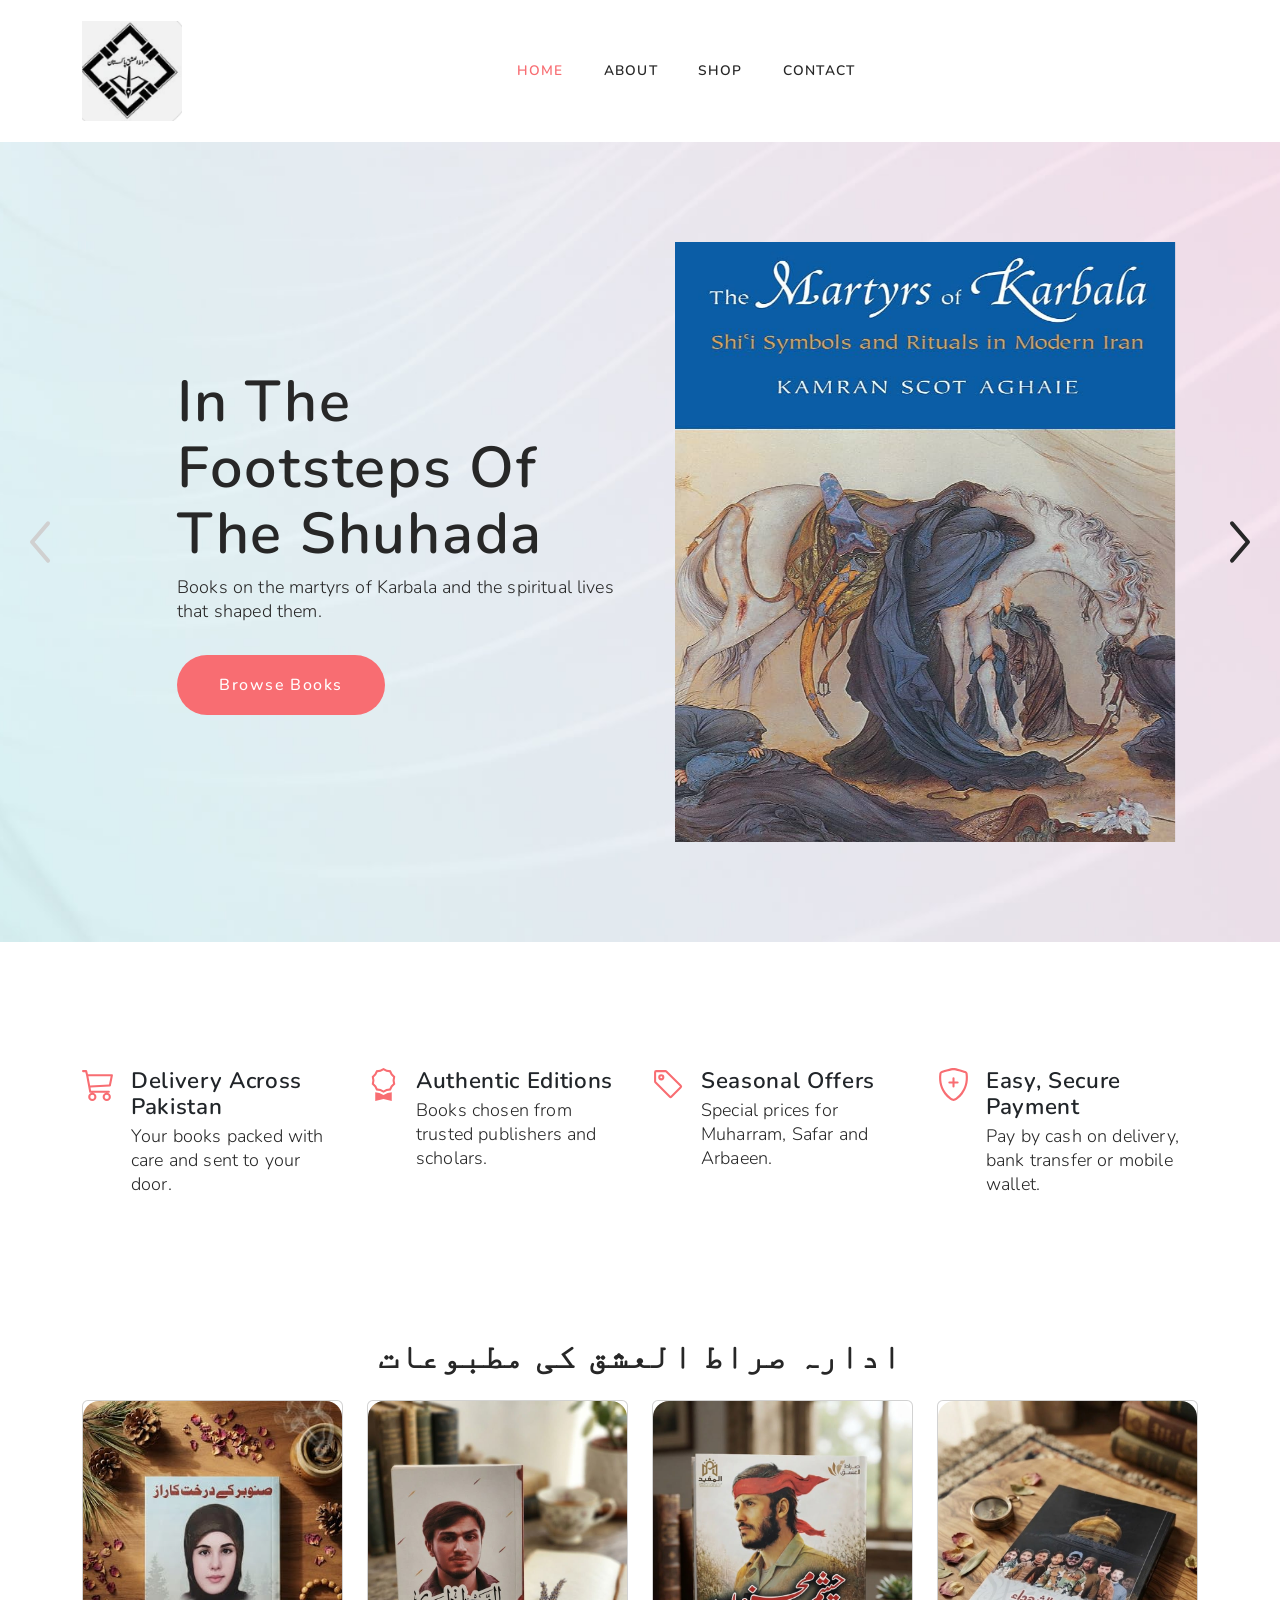
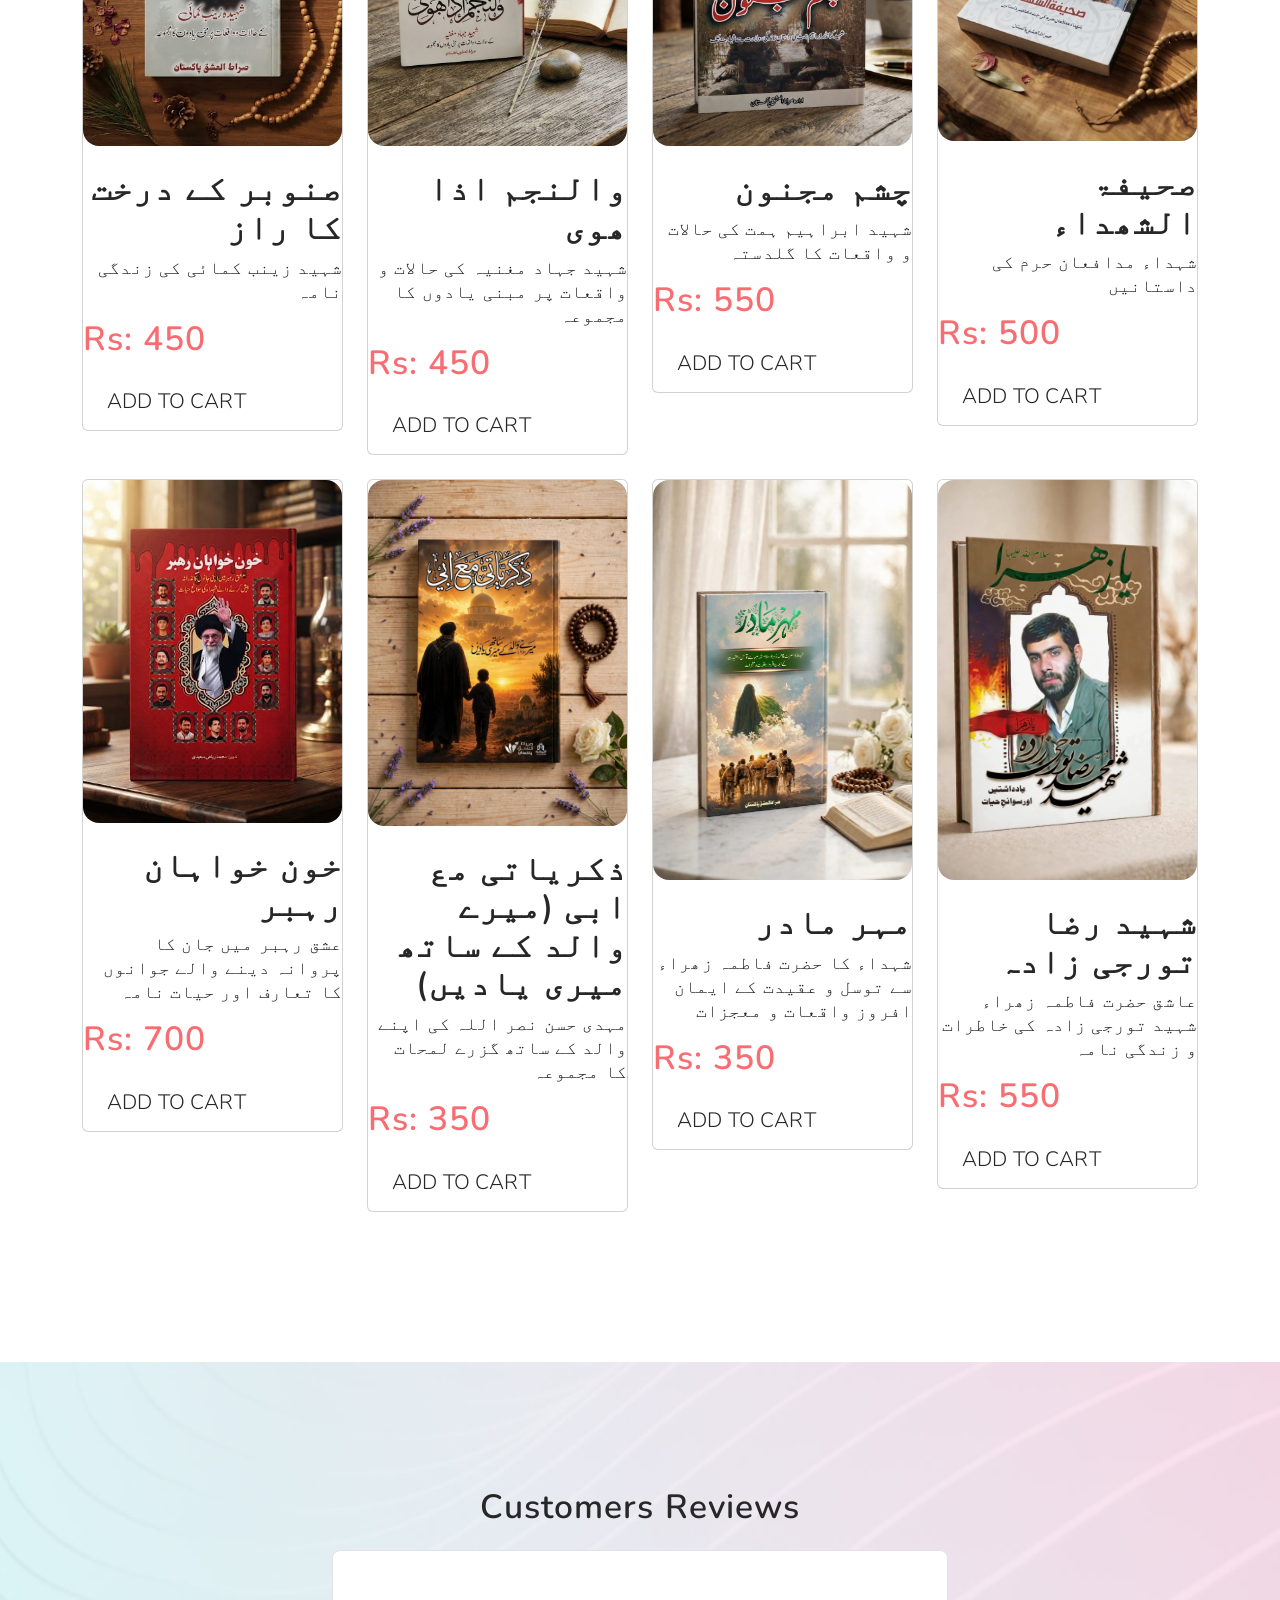
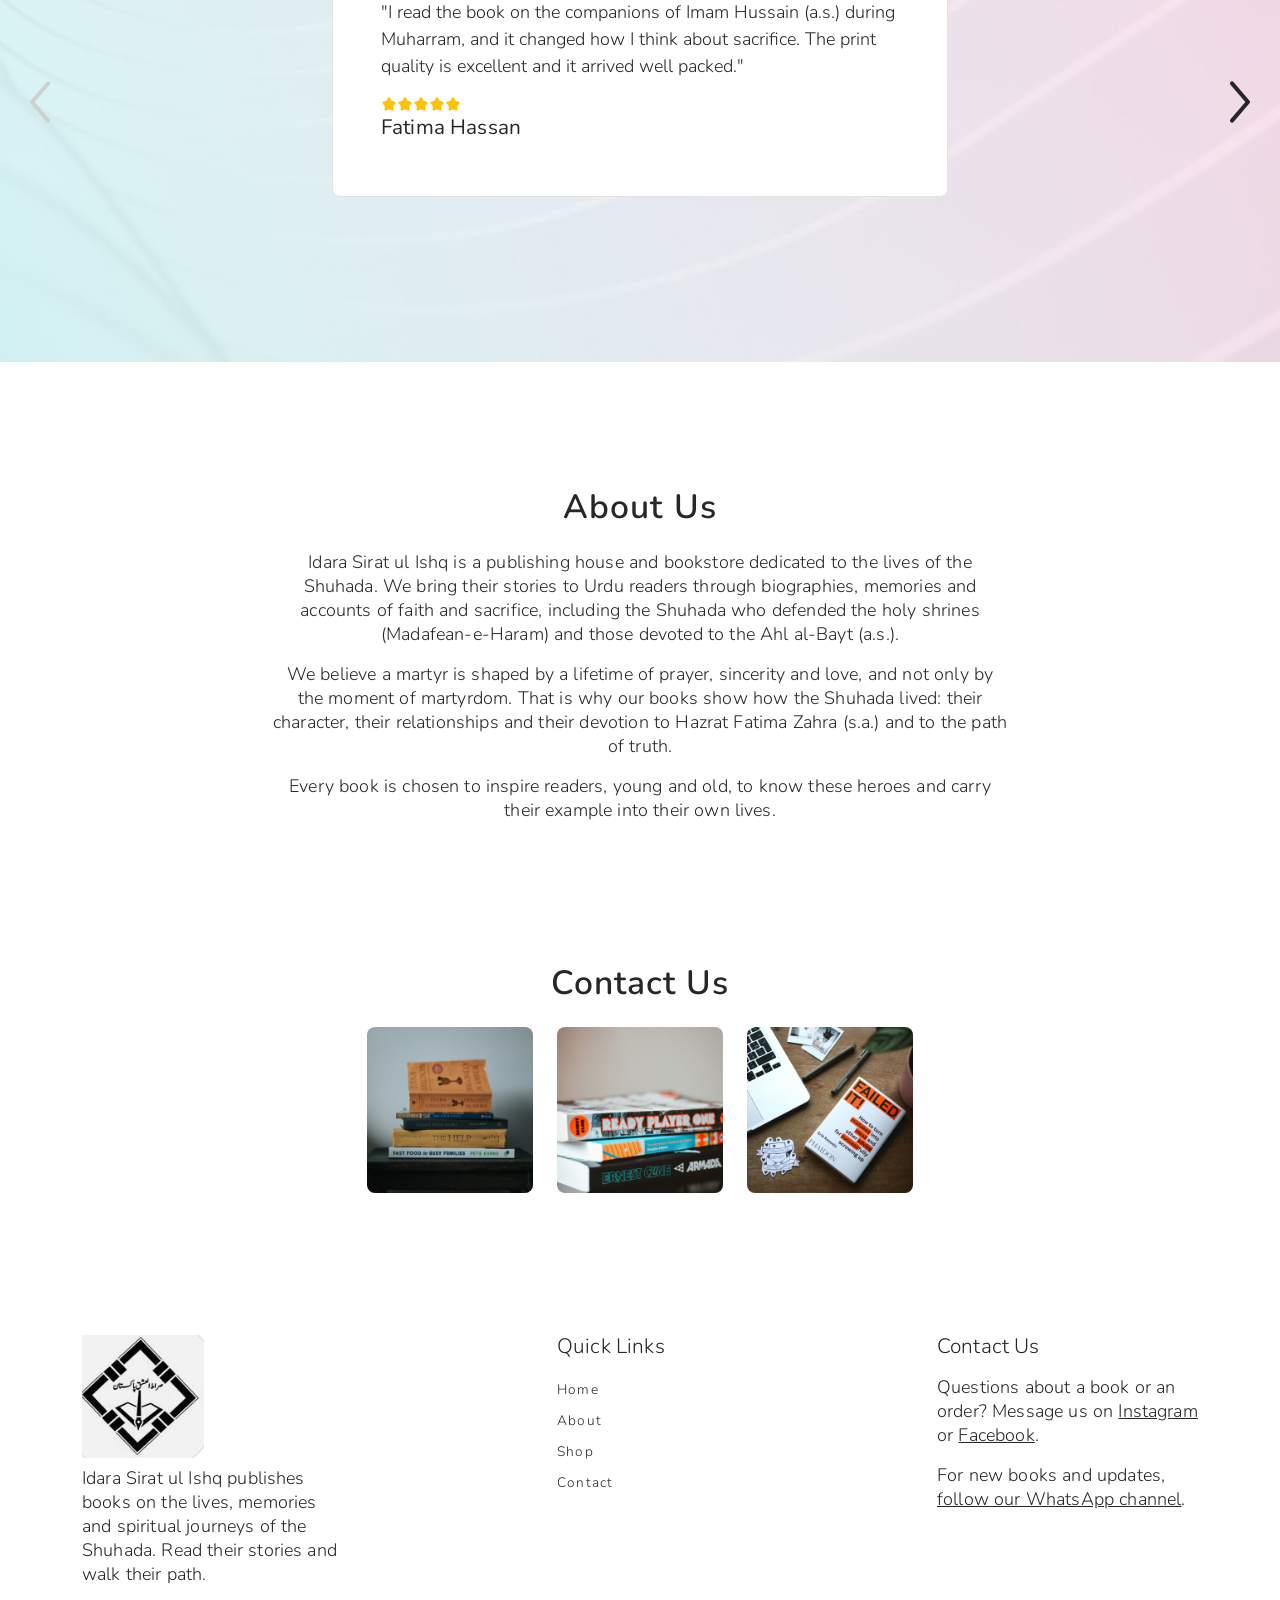
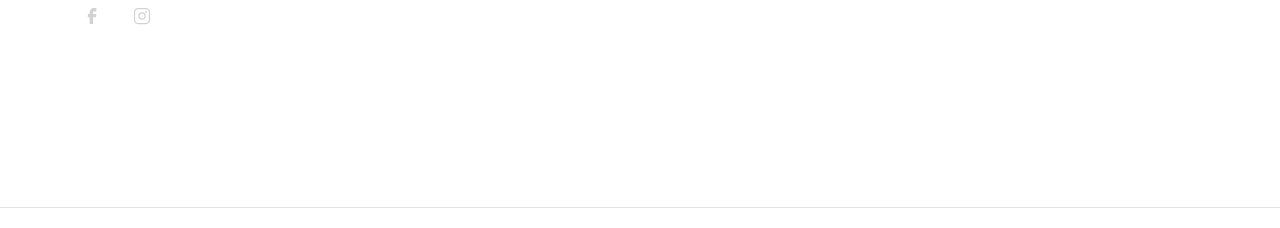
==== commit 7aa22762: "commit 2" ====
--- a/index.html
+++ b/index.html
@@ -1,7 +1,7 @@
 <!DOCTYPE html>
 <html>
   <head>
-    <title>Bookly - Bookstore eCommerce Website Template</title>
+    <title>Sira'at Ul Ishq </title>
     <meta charset="utf-8">
     <meta http-equiv="X-UA-Compatible" content="IE=edge">
     <meta name="viewport" content="width=device-width, initial-scale=1.0">
@@ -149,69 +149,16 @@
       </div>
     </div>
 
-    <div class="search-popup">
-      <div class="search-popup-container">
-
-        <form role="search" method="get" class="search-form" action="">
-          <input type="search" id="search-form" class="search-field" placeholder="Type and press enter" value=""
-            name="s" />
-          <button type="submit" class="search-submit" aria-label="Submit search"><svg class="search">
-              <use xlink:href="#search"></use>
-            </svg></button>
-        </form>
-
-        <h5 class="cat-list-title">Browse Categories</h5>
-
-        <ul class="cat-list">
-          <li class="cat-list-item">
-            <a href="#" title="Romance">Romance</a>
-          </li>
-          <li class="cat-list-item">
-            <a href="#" title="Thriller">Thriller</a>
-          </li>
-          <li class="cat-list-item">
-            <a href="#" title="Sci-fi">Sci-fi</a>
-          </li>
-          <li class="cat-list-item">
-            <a href="#" title="Cooking">Cooking</a>
-          </li>
-          <li class="cat-list-item">
-            <a href="#" title="Health">Health</a>
-          </li>
-          <li class="cat-list-item">
-            <a href="#" title="Lifestyle">Lifestyle</a>
-          </li>
-          <li class="cat-list-item">
-            <a href="#" title="Fiction">Fiction</a>
-          </li>
-        </ul>
-
-      </div>
-    </div>
+   
 
     <header id="header" class="site-header">
 
-      <div class="top-info border-bottom d-none d-md-block ">
-        <div class="container-fluid">
-          <div class="row g-0">
-            <div class="col-md-4">
-              <p class="fs-6 my-2 text-center">Need any help? Call us <a href="#">112233344455</a></p>
-            </div>
-            <div class="col-md-4 border-start border-end">
-              <p class="fs-6 my-2 text-center">Summer sale discount off 60% off! <a class="text-decoration-underline"
-                  href="shop.html">Shop Now</a></p>
-            </div>
-            <div class="col-md-4">
-              <p class="fs-6 my-2 text-center">2-3 business days delivery & free returns</p>
-            </div>
-          </div>
-        </div>
-      </div>
+      
 
       <nav id="header-nav" class="navbar navbar-expand-lg py-3">
         <div class="container">
           <a class="navbar-brand" href="index.html">
-            <img src="images/main-logo.png" class="logo" alt="Bookly">
+            <img src="imagess/logooo.png" class="logo" alt="Bookly" style="width: 100px; height: 100px;">
           </a>
           <button class="navbar-toggler d-flex d-lg-none order-3 p-2" type="button" data-bs-toggle="offcanvas"
             data-bs-target="#bdNavbar" aria-controls="bdNavbar" aria-expanded="false" aria-label="Toggle navigation">
@@ -222,7 +169,7 @@
           <div class="offcanvas offcanvas-end" tabindex="-1" id="bdNavbar" aria-labelledby="bdNavbarOffcanvasLabel">
             <div class="offcanvas-header px-4 pb-0">
               <a class="navbar-brand" href="index.html">
-                <img src="images/main-logo.png" class="logo" alt="Bookly">
+                <img src="imagess/logooo.png" class="logo" alt="Bookly" style="width: 150px; height: 100px;">
               </a>
               <button type="button" class="btn-close btn-close-black" data-bs-dismiss="offcanvas" aria-label="Close"
                 data-bs-target="#bdNavbar"></button>
@@ -234,1519 +181,540 @@
                   <a class="nav-link me-4 active" href="index.html">Home</a>
                 </li>
                 <li class="nav-item">
-                  <a class="nav-link me-4" href="about.html">About</a>
+                  <a class="nav-link me-4" href="#about">About</a>
                 </li>
                 <li class="nav-item">
                   <a class="nav-link me-4" href="shop.html">Shop</a>
+          </li>
+                <li class="nav-item">
+                  <a class="nav-link me-4" href="#contact">Contact</a>
                 </li>
-                <li class="nav-item">
-                  <a class="nav-link me-4" href="blog.html">Blogs</a>
-                </li>
-                <li class="nav-item dropdown">
-                  <a class="nav-link me-4 dropdown-toggle" data-bs-toggle="dropdown" href="#" role="button"
-                    aria-expanded="false">Pages</a>
-                  <ul class="dropdown-menu animate slide border">
-                    <li>
-                      <a href="about.html" class="dropdown-item fw-light">About <span
-                          class="badge bg-primary">Pro</span></a>
-                    </li>
-                    <li>
-                      <a href="shop.html" class="dropdown-item fw-light">Shop <span
-                          class="badge bg-primary">Pro</span></a>
-                    </li>
-                    <li>
-                      <a href="single-product.html" class="dropdown-item fw-light">Single Product <span
-                          class="badge bg-primary">Pro</span></a>
-                    </li>
-                    <li>
-                      <a href="cart.html" class="dropdown-item fw-light">Cart <span
-                          class="badge bg-primary">Pro</span></a>
-                    </li>
-                    <li>
-                      <a href="checkout.html" class="dropdown-item fw-light">Checkout <span
-                          class="badge bg-primary">Pro</span></a>
-                    </li>
-                    <li>
-                      <a href="blog.html" class="dropdown-item fw-light">Blog <span
-                          class="badge bg-primary">Pro</span></a>
-                    </li>
-                    <li>
-                      <a href="single-post.html" class="dropdown-item fw-light">Single Post <span
-                          class="badge bg-primary">Pro</span></a>
-                    </li>
-                    <li>
-                      <a href="contact.html" class="dropdown-item fw-light">Contact <span
-                          class="badge bg-primary">Pro</span></a>
-                    </li>
-                  </ul>
-                </li>
-                <li class="nav-item">
-                  <a class="nav-link me-4" href="contact.html">Contact</a>
-                </li>
-                <li class="nav-item">
-                  <a class="nav-link text-decoration-underline me-4"
-                    href="https://templatesjungle.gumroad.com/l/bookly-bookstore-ecommerce-bootstrap-html-css-website-template"
-                    target="_blank" rel="noopener">Get Pro</a>
-                </li>
+                
               </ul>
-              <div class="user-items d-flex">
-                <ul class="d-flex justify-content-end list-unstyled mb-0">
-                  <li class="search-item pe-3">
-                    <a href="#" class="search-button">
-                      <svg class="search">
-                        <use xlink:href="#search"></use>
+            
+            </div>
+          </div>
+        </div>
+      </nav>
+
+    </header>
+<!-- Text animation: add to your CSS (or keep in this <style>) -->
+<style>
+  /* Text animates in each time a slide becomes active */
+  #billboard .swiper-slide .banner-content h2,
+  #billboard .swiper-slide .banner-content p,
+  #billboard .swiper-slide .banner-content .btn {
+    opacity: 0;
+  }
+  #billboard .swiper-slide-active .banner-content h2 {
+    animation: heroIn .8s ease .1s forwards;
+  }
+  #billboard .swiper-slide-active .banner-content p {
+    animation: heroIn .8s ease .35s forwards;
+  }
+  #billboard .swiper-slide-active .banner-content .btn {
+    animation: heroIn .8s ease .6s forwards;
+  }
+  @keyframes heroIn {
+    from { opacity: 0; transform: translateY(24px); }
+    to   { opacity: 1; transform: translateY(0); }
+  }
+  @media (prefers-reduced-motion: reduce) {
+    #billboard .swiper-slide .banner-content h2,
+    #billboard .swiper-slide .banner-content p,
+    #billboard .swiper-slide .banner-content .btn {
+      opacity: 1; animation: none !important;
+    }
+  }
+</style>
+
+<!-- Your original section with only the text changed -->
+ <section id="billboard" class="position-relative d-flex align-items-center py-5 bg-light-gray"
+  style="background-image: url(images/banner-image-bg.jpg); background-size: cover; background-repeat: no-repeat; background-position: center; height: 800px;">
+  <div class="position-absolute end-0 pe-0 pe-xxl-5 me-0 me-xxl-5 swiper-next main-slider-button-next">
+    <svg class="chevron-forward-circle d-flex justify-content-center align-items-center p-2" width="80" height="80">
+      <use xlink:href="#alt-arrow-right-outline"></use>
+    </svg>
+  </div>
+  <div class="position-absolute start-0 ps-0 ps-xxl-5 ms-0 ms-xxl-5 swiper-prev main-slider-button-prev">
+    <svg class="chevron-back-circle d-flex justify-content-center align-items-center p-2" width="80" height="80">
+      <use xlink:href="#alt-arrow-left-outline"></use>
+    </svg>
+  </div>
+  <div class="swiper main-swiper">
+    <div class="swiper-wrapper d-flex align-items-center">
+      <div class="swiper-slide">
+        <div class="container">
+          <div class="row d-flex flex-column-reverse flex-md-row align-items-center">
+            <div class="col-md-5 offset-md-1 mt-5 mt-md-0 text-center text-md-start">
+              <div class="banner-content">
+                <h2>In the Footsteps of the Shuhada</h2>
+                <p>Books on the martyrs of Karbala and the spiritual lives that shaped them.</p>
+                <a href="shop.html" class="btn mt-3">Browse Books</a>
+              </div>
+            </div>
+            <div class="col-md-6 text-center">
+              <div class="image-holder">
+                <img src="imagess/image1.jpg" class="img-fluid" alt="banner" style="width: 500px; height: 600px;">
+              </div>
+            </div>
+          </div>
+        </div>
+      </div>
+      <div class="swiper-slide">
+        <div class="container">
+          <div class="row d-flex flex-column-reverse flex-md-row align-items-center">
+            <div class="col-md-5 offset-md-1 mt-5 mt-md-0 text-center text-md-start">
+              <div class="banner-content">
+                <h2>In Their Own Words</h2>
+                <p>Letters, wills and last messages of the martyrs.</p>
+                <a href="shop.html" class="btn mt-3">Read Their Letters</a>
+              </div>
+            </div>
+            <div class="col-md-6 text-center">
+              <div class="image-holder">
+                <img src="imagess/letters.jpg" class="img-fluid" alt="banner" style="width: 500px; height: 600px;">
+              </div>
+            </div>
+          </div>
+        </div>
+      </div>
+      <div class="swiper-slide">
+        <div class="container">
+          <div class="row d-flex flex-column-reverse flex-md-row align-items-center">
+            <div class="col-md-5 offset-md-1 mt-5 mt-md-0 text-center text-md-start">
+              <div class="banner-content">
+                <h2>Nights of the Martyrs</h2>
+                <p>The worship and inner life of those who stood for truth.</p>
+                <a href="shop.html" class="btn mt-3">Explore Spirituality</a>
+              </div>
+            </div>
+            <div class="col-md-6 text-center">
+              <div class="image-holder">
+                <img src="imagess/worship.jpeg" class="img-fluid" alt="banner" style="width: 500px; height: 600px;">
+              </div>
+            </div>
+          </div>
+        </div>
+      </div>
+    </div>
+  </div>
+</section>
+<section id="company-services" class="padding-large pb-0">
+  <div class="container">
+    <div class="row">
+      <div class="col-lg-3 col-md-6 pb-3 pb-lg-0">
+        <div class="icon-box d-flex">
+          <div class="icon-box-icon pe-3 pb-3">
+            <svg class="cart-outline">
+              <use xlink:href="#cart-outline" />
+            </svg>
+          </div>
+          <div class="icon-box-content">
+            <h4 class="card-title mb-1 text-capitalize text-dark">Delivery across Pakistan</h4>
+            <p>Your books packed with care and sent to your door.</p>
+          </div>
+        </div>
+      </div>
+      <div class="col-lg-3 col-md-6 pb-3 pb-lg-0">
+        <div class="icon-box d-flex">
+          <div class="icon-box-icon pe-3 pb-3">
+            <svg class="quality">
+              <use xlink:href="#quality" />
+            </svg>
+          </div>
+          <div class="icon-box-content">
+            <h4 class="card-title mb-1 text-capitalize text-dark">Authentic editions</h4>
+            <p>Books chosen from trusted publishers and scholars.</p>
+          </div>
+        </div>
+      </div>
+      <div class="col-lg-3 col-md-6 pb-3 pb-lg-0">
+        <div class="icon-box d-flex">
+          <div class="icon-box-icon pe-3 pb-3">
+            <svg class="price-tag">
+              <use xlink:href="#price-tag" />
+            </svg>
+          </div>
+          <div class="icon-box-content">
+            <h4 class="card-title mb-1 text-capitalize text-dark">Seasonal offers</h4>
+            <p>Special prices for Muharram, Safar and Arbaeen.</p>
+          </div>
+        </div>
+      </div>
+      <div class="col-lg-3 col-md-6 pb-3 pb-lg-0">
+        <div class="icon-box d-flex">
+          <div class="icon-box-icon pe-3 pb-3">
+            <svg class="shield-plus">
+              <use xlink:href="#shield-plus" />
+            </svg>
+          </div>
+          <div class="icon-box-content">
+            <h4 class="card-title mb-1 text-capitalize text-dark">Easy, secure payment</h4>
+            <p>Pay by cash on delivery, bank transfer or mobile wallet.</p>
+          </div>
+        </div>
+      </div>
+    </div>
+  </div>
+</section>
+    
+
+   
+
+   <section id="our-publications" class="padding-large">
+  <div class="container">
+    <div class="section-title mb-4 text-center">
+      <h3 class="mb-4" lang="ur" dir="rtl">ادارہ صراط العشق کی مطبوعات</h3>
+    </div>
+    <div class="row">
+
+      <div class="col-lg-3 col-md-6 mb-4">
+        <div class="card position-relative">
+          <a href="#"><img src="imagess/sanoober.jpeg" class="img-fluid rounded-4" alt="صنوبر کے درخت کا راز"></a>
+          <div class="card-body p-0">
+            <a href="#"><h3 class="card-title pt-4 m-0" lang="ur" dir="rtl">صنوبر کے درخت کا راز</h3></a>
+            <div class="card-text">
+              <p class="mt-2" lang="ur" dir="rtl">شہید زینب کمائی کی زندگی نامہ</p>
+              <h3 class="secondary-font text-primary">Rs: 450</h3>
+              <div class="d-flex flex-wrap mt-3">
+                <a href="#" class="btn-cart me-3 px-4 pt-3 pb-3"><h5 class="text-uppercase m-0">Add to Cart</h5></a>
+              </div>
+            </div>
+          </div>
+        </div>
+      </div>
+
+      <div class="col-lg-3 col-md-6 mb-4">
+        <div class="card position-relative">
+          <a href="#"><img src="imagess/najam.jpeg" class="img-fluid rounded-4" alt="والنجم اذا ھوی"></a>
+          <div class="card-body p-0">
+            <a href="#"><h3 class="card-title pt-4 m-0" lang="ur" dir="rtl">والنجم اذا ھوی</h3></a>
+            <div class="card-text">
+              <p class="mt-2" lang="ur" dir="rtl">شہید جہاد مغنیہ کی حالات و واقعات پر مبنی یادوں کا مجموعہ</p>
+              <h3 class="secondary-font text-primary">Rs: 450</h3>
+              <div class="d-flex flex-wrap mt-3">
+                <a href="#" class="btn-cart me-3 px-4 pt-3 pb-3"><h5 class="text-uppercase m-0">Add to Cart</h5></a>
+              </div>
+            </div>
+          </div>
+        </div>
+      </div>
+
+      <div class="col-lg-3 col-md-6 mb-4">
+        <div class="card position-relative">
+          <a href="#"><img src="imagess/ch.jpeg" class="img-fluid rounded-4" alt="چشم مجنون"></a>
+          <div class="card-body p-0">
+            <a href="#"><h3 class="card-title pt-4 m-0" lang="ur" dir="rtl">چشم مجنون</h3></a>
+            <div class="card-text">
+              <p class="mt-2" lang="ur" dir="rtl">شہید ابراہیم ہمت کی حالات و واقعات کا گلدستہ</p>
+              <h3 class="secondary-font text-primary">Rs: 550</h3>
+              <div class="d-flex flex-wrap mt-3">
+                <a href="#" class="btn-cart me-3 px-4 pt-3 pb-3"><h5 class="text-uppercase m-0">Add to Cart</h5></a>
+              </div>
+            </div>
+          </div>
+        </div>
+      </div>
+
+      <div class="col-lg-3 col-md-6 mb-4">
+        <div class="card position-relative">
+          <a href="#"><img src="imagess/sahi.jpeg" class="img-fluid rounded-4" alt="صحیفۃ الشھداء"></a>
+          <div class="card-body p-0">
+            <a href="#"><h3 class="card-title pt-4 m-0" lang="ur" dir="rtl">صحیفۃ الشھداء</h3></a>
+            <div class="card-text">
+              <p class="mt-2" lang="ur" dir="rtl">شہداء مدافعان حرم کی داستانیں</p>
+              <h3 class="secondary-font text-primary">Rs: 500</h3>
+              <div class="d-flex flex-wrap mt-3">
+                <a href="#" class="btn-cart me-3 px-4 pt-3 pb-3"><h5 class="text-uppercase m-0">Add to Cart</h5></a>
+              </div>
+            </div>
+          </div>
+        </div>
+      </div>
+
+      <div class="col-lg-3 col-md-6 mb-4">
+        <div class="card position-relative">
+          <a href="#"><img src="imagess/khoon.jpeg" class="img-fluid rounded-4" alt="خون خواہان رہبر"></a>
+          <div class="card-body p-0">
+            <a href="#"><h3 class="card-title pt-4 m-0" lang="ur" dir="rtl">خون خواہان رہبر</h3></a>
+            <div class="card-text">
+              <p class="mt-2" lang="ur" dir="rtl">عشق رہبر میں جان کا پروانہ دینے والے جوانوں کا تعارف اور حیات نامہ</p>
+              <h3 class="secondary-font text-primary">Rs: 700</h3>
+              <div class="d-flex flex-wrap mt-3">
+                <a href="#" class="btn-cart me-3 px-4 pt-3 pb-3"><h5 class="text-uppercase m-0">Add to Cart</h5></a>
+              </div>
+            </div>
+          </div>
+        </div>
+      </div>
+
+      <div class="col-lg-3 col-md-6 mb-4">
+        <div class="card position-relative">
+          <a href="#"><img src="imagess/za.jpeg" class="img-fluid rounded-4" alt="ذکریاتی مع ابی"></a>
+          <div class="card-body p-0">
+            <a href="#"><h3 class="card-title pt-4 m-0" lang="ur" dir="rtl">ذکریاتی مع ابی (میرے والد کے ساتھ میری یادیں)</h3></a>
+            <div class="card-text">
+              <p class="mt-2" lang="ur" dir="rtl">مہدی حسن نصر اللہ کی اپنے والد کے ساتھ گزرے لمحات کا مجموعہ</p>
+              <h3 class="secondary-font text-primary">Rs: 350</h3>
+              <div class="d-flex flex-wrap mt-3">
+                <a href="#" class="btn-cart me-3 px-4 pt-3 pb-3"><h5 class="text-uppercase m-0">Add to Cart</h5></a>
+              </div>
+            </div>
+          </div>
+        </div>
+      </div>
+
+      <div class="col-lg-3 col-md-6 mb-4">
+        <div class="card position-relative">
+          <a href="#"><img src="imagess/mah.jpeg" class="img-fluid rounded-4" alt="مہر مادر" style="height: 400px; width: 500px; "></a>
+          <div class="card-body p-0">
+            <a href="#"><h3 class="card-title pt-4 m-0" lang="ur" dir="rtl">مہر مادر</h3></a>
+            <div class="card-text">
+              <p class="mt-2" lang="ur" dir="rtl">شہداء کا حضرت فاطمہ زھراء سے توسل و عقیدت کے ایمان افروز واقعات و معجزات</p>
+              <h3 class="secondary-font text-primary">Rs: 350</h3>
+              <div class="d-flex flex-wrap mt-3">
+                <a href="#" class="btn-cart me-3 px-4 pt-3 pb-3"><h5 class="text-uppercase m-0">Add to Cart</h5></a>
+              </div>
+            </div>
+          </div>
+        </div>
+      </div>
+
+      <div class="col-lg-3 col-md-6 mb-4">
+        <div class="card position-relative">
+          <a href="#"><img src="imagess/yaaa.jpeg" class="img-fluid rounded-4" style="height: 400px; width: 500px;"  alt="شہید رضا تورجی زادہ"></a>
+          <div class="card-body p-0">
+            <a href="#"><h3 class="card-title pt-4 m-0" lang="ur" dir="rtl">شہید رضا تورجی زادہ</h3></a>
+            <div class="card-text">
+              <p class="mt-2" lang="ur" dir="rtl">عاشق حضرت فاطمہ زھراء شہید تورجی زادہ کی خاطرات و زندگی نامہ</p>
+              <h3 class="secondary-font text-primary">Rs: 550</h3>
+              <div class="d-flex flex-wrap mt-3">
+                <a href="#" class="btn-cart me-3 px-4 pt-3 pb-3"><h5 class="text-uppercase m-0">Add to Cart</h5></a>
+              </div>
+            </div>
+          </div>
+        </div>
+      </div>
+
+    </div>
+  </div>
+</section>
+   
+
+   <section id="customers-reviews" class="position-relative padding-large"
+  style="background-image: url(images/banner-image-bg.jpg); background-size: cover; background-repeat: no-repeat; background-position: center; height: 600px;">
+  <div class="container offset-md-3 col-md-6 ">
+    <div class="position-absolute top-50 end-0 pe-0 pe-xxl-5 me-0 me-xxl-5 swiper-next testimonial-button-next">
+      <svg class="chevron-forward-circle d-flex justify-content-center align-items-center p-2" width="80" height="80">
+        <use xlink:href="#alt-arrow-right-outline"></use>
+      </svg>
+    </div>
+    <div class="position-absolute top-50 start-0 ps-0 ps-xxl-5 ms-0 ms-xxl-5 swiper-prev testimonial-button-prev">
+      <svg class="chevron-back-circle d-flex justify-content-center align-items-center p-2" width="80" height="80">
+        <use xlink:href="#alt-arrow-left-outline"></use>
+      </svg>
+    </div>
+    <div class="section-title mb-4 text-center">
+      <h3 class="mb-4">Customers reviews</h3>
+    </div>
+    <div class="swiper testimonial-swiper ">
+      <div class="swiper-wrapper">
+        <div class="swiper-slide">
+          <div class="card position-relative text-left p-5 border rounded-3">
+            <blockquote>"I read the book on the companions of Imam Hussain (a.s.) during Muharram, and it changed how I think about sacrifice. The print quality is excellent and it arrived well packed."</blockquote>
+            <div class="rating text-warning d-flex align-items-center">
+              <svg class="star star-fill"><use xlink:href="#star-fill"></use></svg>
+              <svg class="star star-fill"><use xlink:href="#star-fill"></use></svg>
+              <svg class="star star-fill"><use xlink:href="#star-fill"></use></svg>
+              <svg class="star star-fill"><use xlink:href="#star-fill"></use></svg>
+              <svg class="star star-fill"><use xlink:href="#star-fill"></use></svg>
+            </div>
+            <h5 class="mt-1 fw-normal">Fatima Hassan</h5>
+          </div>
+        </div>
+        <div class="swiper-slide">
+          <div class="card position-relative text-left p-5 border rounded-3">
+            <blockquote>"I was looking for books about the worship and character of the Shuhada, not only their battles. Sirrat ul Ishq had exactly that, and the recommendations were very helpful."</blockquote>
+            <div class="rating text-warning d-flex align-items-center">
+              <svg class="star star-fill"><use xlink:href="#star-fill"></use></svg>
+              <svg class="star star-fill"><use xlink:href="#star-fill"></use></svg>
+              <svg class="star star-fill"><use xlink:href="#star-fill"></use></svg>
+              <svg class="star star-fill"><use xlink:href="#star-fill"></use></svg>
+              <svg class="star star-fill"><use xlink:href="#star-fill"></use></svg>
+            </div>
+            <h5 class="mt-1 fw-normal">Syed Ali Raza</h5>
+          </div>
+        </div>
+        <div class="swiper-slide">
+          <div class="card position-relative text-left p-5 border rounded-3">
+            <blockquote>"I ordered a few books as gifts for my family. Delivery was quick, the packaging was careful, and everyone loved them. I will order again before Arbaeen."</blockquote>
+            <div class="rating text-warning d-flex align-items-center">
+              <svg class="star star-fill"><use xlink:href="#star-fill"></use></svg>
+              <svg class="star star-fill"><use xlink:href="#star-fill"></use></svg>
+              <svg class="star star-fill"><use xlink:href="#star-fill"></use></svg>
+              <svg class="star star-fill"><use xlink:href="#star-fill"></use></svg>
+              <svg class="star star-fill"><use xlink:href="#star-fill"></use></svg>
+            </div>
+            <h5 class="mt-1 fw-normal">Zainab Hussain</h5>
+          </div>
+        </div>
+        <div class="swiper-slide">
+          <div class="card position-relative text-left p-5 border rounded-3">
+            <blockquote>"The collection of letters and last words of the martyrs is moving and easy to read. I keep it by my bed and read a few pages every night."</blockquote>
+            <div class="rating text-warning d-flex align-items-center">
+              <svg class="star star-fill"><use xlink:href="#star-fill"></use></svg>
+              <svg class="star star-fill"><use xlink:href="#star-fill"></use></svg>
+              <svg class="star star-fill"><use xlink:href="#star-fill"></use></svg>
+              <svg class="star star-fill"><use xlink:href="#star-fill"></use></svg>
+              <svg class="star star-fill"><use xlink:href="#star-fill"></use></svg>
+            </div>
+            <h5 class="mt-1 fw-normal">Muhammad Mehdi</h5>
+          </div>
+        </div>
+        <div class="swiper-slide">
+          <div class="card position-relative text-left p-5 border rounded-3">
+            <blockquote>"We bought several copies for our imambargah library. The staff was helpful with bulk orders, and the books are authentic and well produced. Highly recommended."</blockquote>
+            <div class="rating text-warning d-flex align-items-center">
+              <svg class="star star-fill"><use xlink:href="#star-fill"></use></svg>
+              <svg class="star star-fill"><use xlink:href="#star-fill"></use></svg>
+              <svg class="star star-fill"><use xlink:href="#star-fill"></use></svg>
+              <svg class="star star-fill"><use xlink:href="#star-fill"></use></svg>
+              <svg class="star star-fill"><use xlink:href="#star-fill"></use></svg>
+            </div>
+            <h5 class="mt-1 fw-normal">Maryam Abbas</h5>
+          </div>
+        </div>
+      </div>
+    </div>
+  </div>
+</section>
+
+<section id="about" class="padding-large">
+  <div class="container">
+    <div class="section-title mb-4 text-center">
+      <h3 class="mb-4">About Us</h3>
+    </div>
+    <div class="row">
+      <div class="col-md-8 offset-md-2 text-center">
+        <p>Idara Sirat ul Ishq is a publishing house and bookstore dedicated to the lives of the Shuhada. We bring their stories to Urdu readers through biographies, memories and accounts of faith and sacrifice, including the Shuhada who defended the holy shrines (Madafean-e-Haram) and those devoted to the Ahl al-Bayt (a.s.).</p>
+        <p>We believe a martyr is shaped by a lifetime of prayer, sincerity and love, and not only by the moment of martyrdom. That is why our books show how the Shuhada lived: their character, their relationships and their devotion to Hazrat Fatima Zahra (s.a.) and to the path of truth.</p>
+        <p>Every book is chosen to inspire readers, young and old, to know these heroes and carry their example into their own lives.</p>
+      </div>
+    </div>
+  </div>
+</section>
+  
+
+  <section id="contact">
+  <div class="container">
+    <div class="text-center mb-4">
+      <h3>Contact Us</h3>
+    </div>
+    <div class="row">
+      <div class="col-md-2 offset-md-3">
+        <figure class="instagram-item position-relative rounded-3">
+          <a href="https://www.instagram.com/sirat_ul_ishq_pakistan" target="_blank" rel="noopener" class="image-link position-relative">
+            <div class="icon-overlay position-absolute d-flex justify-content-center">
+              <svg class="instagram">
+                <use xlink:href="#instagram"></use>
+              </svg>
+            </div>
+            <img src="images/insta-item1.jpg" alt="Sirat ul Ishq on Instagram" class="img-fluid rounded-3 insta-image">
+          </a>
+        </figure>
+      </div>
+      <div class="col-md-2">
+        <figure class="instagram-item position-relative rounded-3">
+          <a href="https://www.facebook.com/siratulishq" target="_blank" rel="noopener" class="image-link position-relative">
+            <div class="icon-overlay position-absolute d-flex justify-content-center">
+              <svg class="facebook">
+                <use xlink:href="#facebook"></use>
+              </svg>
+            </div>
+            <img src="images/insta-item2.jpg" alt="Sirat ul Ishq on Facebook" class="img-fluid rounded-3 insta-image">
+          </a>
+        </figure>
+      </div>
+      <div class="col-md-2">
+        <figure class="instagram-item position-relative rounded-3">
+          <a href="https://whatsapp.com/channel/0029VbCAZYWFHWpvfBddiT28" target="_blank" rel="noopener" class="image-link position-relative">
+            <div class="icon-overlay position-absolute d-flex justify-content-center">
+              <svg class="whatsapp" viewBox="0 0 24 24" width="24" height="24" fill="currentColor">
+                <path d="M12.04 2a9.9 9.9 0 0 0-8.45 15.06L2 22l5.1-1.55A9.9 9.9 0 1 0 12.04 2Zm5.8 14.03c-.25.7-1.45 1.34-2 1.4-.52.06-1.17.09-1.9-.12a17 17 0 0 1-4.4-2.3 8.9 8.9 0 0 1-2.3-3.4c-.25-.8.05-1.5.5-2 .2-.2.4-.3.55-.3h.4c.13 0 .3-.05.47.35l.65 1.6c.05.12.08.26 0 .4l-.25.4-.4.45c-.12.13-.25.27-.1.52.15.25.67 1.1 1.45 1.8a7 7 0 0 0 2 1.25c.25.12.4.1.55-.07l.8-1c.17-.23.34-.2.57-.12l1.5.72c.23.12.4.18.45.28.06.1.06.58-.2 1.2Z"/>
+              </svg>
+            </div>
+            <img src="images/insta-item3.jpg" alt="Sirat ul Ishq WhatsApp channel" class="img-fluid rounded-3 insta-image">
+          </a>
+        </figure>
+      </div>
+    </div>
+  </div>
+</section>
+
+  <footer id="footer" class="padding-large">
+  <div class="container">
+    <div class="row">
+      <div class="footer-top-area">
+        <div class="row d-flex flex-wrap justify-content-between">
+          <div class="col-lg-3 col-sm-6 pb-3">
+            <div class="footer-menu">
+              <img src="imagess/logooo.png" alt="logo" class="img-fluid mb-2">
+              <p>Idara Sirat ul Ishq publishes books on the lives, memories and spiritual journeys of the Shuhada. Read their stories and walk their path.</p>
+              <div class="social-links">
+                <ul class="d-flex list-unstyled">
+                  <li>
+                    <a href="https://www.facebook.com/siratulishq" target="_blank" rel="noopener">
+                      <svg class="facebook">
+                        <use xlink:href="#facebook" />
                       </svg>
                     </a>
                   </li>
-                  <li class="pe-3">
-                    <a href="#" data-bs-toggle="modal" data-bs-target="#exampleModal">
-                      <svg class="user">
-                        <use xlink:href="#user"></use>
+                  <li>
+                    <a href="https://www.instagram.com/sirat_ul_ishq_pakistan" target="_blank" rel="noopener">
+                      <svg class="instagram">
+                        <use xlink:href="#instagram" />
                       </svg>
                     </a>
-                    <!-- Modal -->
-                    <div class="modal fade" id="exampleModal" tabindex="-1" aria-labelledby="exampleModalLabel"
-                      aria-hidden="true">
-                      <div class="modal-dialog">
-                        <div class="modal-content">
-                          <div class="modal-header border-bottom-0">
-                            <button type="button" class="btn-close" data-bs-dismiss="modal" aria-label="Close"></button>
-                          </div>
-                          <div class="modal-body">
-                            <div class="tabs-listing">
-                              <nav>
-                                <div class="nav nav-tabs d-flex justify-content-center" id="nav-tab" role="tablist">
-                                  <button class="nav-link text-capitalize active" id="nav-sign-in-tab" data-bs-toggle="tab"
-                                    data-bs-target="#nav-sign-in" type="button" role="tab" aria-controls="nav-sign-in"
-                                    aria-selected="true">Sign In</button>
-                                  <button class="nav-link text-capitalize" id="nav-register-tab" data-bs-toggle="tab"
-                                    data-bs-target="#nav-register" type="button" role="tab" aria-controls="nav-register"
-                                    aria-selected="false">Register</button>
-                                </div>
-                              </nav>
-                              <div class="tab-content" id="nav-tabContent">
-                                <div class="tab-pane fade active show" id="nav-sign-in" role="tabpanel"
-                                  aria-labelledby="nav-sign-in-tab">
-                                  <div class="form-group py-3">
-                                    <label class="mb-2" for="sign-in">Username or email address *</label>
-                                    <input type="text" minlength="2" name="username" placeholder="Your Username"
-                                      class="form-control w-100 rounded-3 p-3" required>
-                                  </div>
-                                  <div class="form-group pb-3">
-                                    <label class="mb-2" for="sign-in">Password *</label>
-                                    <input type="password" minlength="2" name="password" placeholder="Your Password"
-                                      class="form-control w-100 rounded-3 p-3" required>
-                                  </div>
-                                  <label class="py-3">
-                                    <input type="checkbox" required="" class="d-inline">
-                                    <span class="label-body">Remember me</span>
-                                    <span class="label-body"><a href="#" class="fw-bold">Forgot Password</a></span>
-                                  </label>
-                                  <button type="submit" name="submit" class="btn btn-dark w-100 my-3">Login</button>
-                                </div>
-                                <div class="tab-pane fade" id="nav-register" role="tabpanel"
-                                  aria-labelledby="nav-register-tab">
-                                  <div class="form-group py-3">
-                                    <label class="mb-2" for="register">Your email address *</label>
-                                    <input type="text" minlength="2" name="username" placeholder="Your Email Address"
-                                      class="form-control w-100 rounded-3 p-3" required>
-                                  </div>
-                                  <div class="form-group pb-3">
-                                    <label class="mb-2" for="sign-in">Password *</label>
-                                    <input type="password" minlength="2" name="password" placeholder="Your Password"
-                                      class="form-control w-100 rounded-3 p-3" required>
-                                  </div>
-                                  <label class="py-3">
-                                    <input type="checkbox" required="" class="d-inline">
-                                    <span class="label-body">I agree to the <a href="#" class="fw-bold">Privacy
-                                        Policy</a></span>
-                                  </label>
-                                  <button type="submit" name="submit" class="btn btn-dark w-100 my-3">Register</button>
-                                </div>
-                              </div>
-                            </div>
-                          </div>
-                        </div>
-                      </div>
-                    </div>
-                  </li>
-                  <li class="wishlist-dropdown dropdown pe-3">
-                    <a href="#" class="dropdown-toggle" data-bs-toggle="dropdown" role="button" aria-expanded="false">
-                      <svg class="wishlist">
-                        <use xlink:href="#heart"></use>
-                      </svg>
-                    </a>
-                    <div class="dropdown-menu animate slide dropdown-menu-start dropdown-menu-lg-end p-3">
-                      <h4 class="d-flex justify-content-between align-items-center mb-3">
-                        <span class="text-primary">Your wishlist</span>
-                        <span class="badge bg-primary rounded-pill">2</span>
-                      </h4>
-                      <ul class="list-group mb-3">
-                        <li class="list-group-item bg-transparent d-flex justify-content-between lh-sm">
-                          <div>
-                            <h5>
-                              <a href="single-product.html">The Emerald Crown</a>
-                            </h5>
-                            <small>Special discounted price.</small>
-                            <a href="#" class="d-block fw-medium text-capitalize mt-2">Add to cart</a>
-                          </div>
-                          <span class="text-primary">$2000</span>
-                        </li>
-                        <li class="list-group-item bg-transparent d-flex justify-content-between lh-sm">
-                          <div>
-                            <h5>
-                              <a href="single-product.html">The Last Enchantment</a>
-                            </h5>
-                            <small>Perfect for enlightened people.</small>
-                            <a href="#" class="d-block fw-medium text-capitalize mt-2">Add to cart</a>
-                          </div>
-                          <span class="text-primary">$400</span>
-                        </li>
-                        <li class="list-group-item bg-transparent d-flex justify-content-between">
-                          <span class="text-capitalize"><b>Total (USD)</b></span>
-                          <strong>$1470</strong>
-                        </li>
-                      </ul>
-                      <div class="d-flex flex-wrap justify-content-center">
-                        <a href="#" class="w-100 btn btn-dark mb-1" type="submit">Add all to cart</a>
-                        <a href="cart.html" class="w-100 btn btn-primary" type="submit">View cart</a>
-                      </div>
-                    </div>
-                  </li>
-                  <li class="cart-dropdown dropdown">
-                    <a href="cart.html" class="dropdown-toggle" data-bs-toggle="dropdown" role="button"
-                      aria-expanded="false">
-                      <svg class="cart">
-                        <use xlink:href="#cart"></use>
-                      </svg><span class="fs-6 fw-light">(02)</span>
-                    </a>
-                    <div class="dropdown-menu animate slide dropdown-menu-start dropdown-menu-lg-end p-3">
-                      <h4 class="d-flex justify-content-between align-items-center mb-3">
-                        <span class="text-primary">Your cart</span>
-                        <span class="badge bg-primary rounded-pill">2</span>
-                      </h4>
-                      <ul class="list-group mb-3">
-                        <li class="list-group-item bg-transparent d-flex justify-content-between lh-sm">
-                          <div>
-                            <h5>
-                              <a href="single-product.html">Secrets of the Alchemist</a>
-                            </h5>
-                            <small>High quality in good price.</small>
-                          </div>
-                          <span class="text-primary">$870</span>
-                        </li>
-                        <li class="list-group-item bg-transparent d-flex justify-content-between lh-sm">
-                          <div>
-                            <h5>
-                              <a href="single-product.html">Quest for the Lost City</a>
-                            </h5>
-                            <small>Professional Quest for the Lost City.</small>
-                          </div>
-                          <span class="text-primary">$600</span>
-                        </li>
-                        <li class="list-group-item bg-transparent d-flex justify-content-between">
-                          <span class="text-capitalize"><b>Total (USD)</b></span>
-                          <strong>$1470</strong>
-                        </li>
-                      </ul>
-                      <div class="d-flex flex-wrap justify-content-center">
-                        <a href="cart.html" class="w-100 btn btn-dark mb-1" type="submit">View Cart</a>
-                        <a href="checkout.html" class="w-100 btn btn-primary" type="submit">Go to checkout</a>
-                      </div>
-                    </div>
                   </li>
                 </ul>
               </div>
             </div>
           </div>
-        </div>
-      </nav>
-
-    </header>
-
-    <section id="billboard" class="position-relative d-flex align-items-center py-5 bg-light-gray"
-      style="background-image: url(images/banner-image-bg.jpg); background-size: cover; background-repeat: no-repeat; background-position: center; height: 800px;">
-      <div class="position-absolute end-0 pe-0 pe-xxl-5 me-0 me-xxl-5 swiper-next main-slider-button-next">
-        <svg class="chevron-forward-circle d-flex justify-content-center align-items-center p-2" width="80" height="80">
-          <use xlink:href="#alt-arrow-right-outline"></use>
-        </svg>
-      </div>
-      <div class="position-absolute start-0 ps-0 ps-xxl-5 ms-0 ms-xxl-5 swiper-prev main-slider-button-prev">
-        <svg class="chevron-back-circle d-flex justify-content-center align-items-center p-2" width="80" height="80">
-          <use xlink:href="#alt-arrow-left-outline"></use>
-        </svg>
-      </div>
-      <div class="swiper main-swiper">
-        <div class="swiper-wrapper d-flex align-items-center">
-          <div class="swiper-slide">
-            <div class="container">
-              <div class="row d-flex flex-column-reverse flex-md-row align-items-center">
-                <div class="col-md-5 offset-md-1 mt-5 mt-md-0 text-center text-md-start">
-                  <div class="banner-content">
-                    <h2>The Fine Print Book Collection</h2>
-                    <p>Best Offer Save 30%. Grab it now!</p>
-                    <a href="shop.html" class="btn mt-3">Shop Collection</a>
-                  </div>
-                </div>
-                <div class="col-md-6 text-center">
-                  <div class="image-holder">
-                    <img src="images/banner-image2.png" class="img-fluid" alt="banner">
-                  </div>
-                </div>
-              </div>
-            </div>
-          </div>
-          <div class="swiper-slide">
-            <div class="container">
-              <div class="row d-flex flex-column-reverse flex-md-row align-items-center">
-                <div class="col-md-5 offset-md-1 mt-5 mt-md-0 text-center text-md-start">
-                  <div class="banner-content">
-                    <h2>How Innovation works</h2>
-                    <p>Discount available. Grab it now!</p>
-                    <a href="shop.html" class="btn mt-3">Shop Product</a>
-                  </div>
-                </div>
-                <div class="col-md-6 text-center">
-                  <div class="image-holder">
-                    <img src="images/banner-image1.png" class="img-fluid" alt="banner">
-                  </div>
-                </div>
-              </div>
-            </div>
-          </div>
-          <div class="swiper-slide">
-            <div class="container">
-              <div class="row d-flex flex-column-reverse flex-md-row align-items-center">
-                <div class="col-md-5 offset-md-1 mt-5 mt-md-0 text-center text-md-start">
-                  <div class="banner-content">
-                    <h2>Your Heart is the Sea</h2>
-                    <p>Limited stocks available. Grab it now!</p>
-                    <a href="shop.html" class="btn mt-3">Shop Collection</a>
-                  </div>
-                </div>
-                <div class="col-md-6 text-center">
-                  <div class="image-holder">
-                    <img src="images/banner-image.png" class="img-fluid" alt="banner">
-                  </div>
-                </div>
-              </div>
-            </div>
-          </div>
-        </div>
-      </div>
-    </section>
-
-    <section id="company-services" class="padding-large pb-0">
-      <div class="container">
-        <div class="row">
-          <div class="col-lg-3 col-md-6 pb-3 pb-lg-0">
-            <div class="icon-box d-flex">
-              <div class="icon-box-icon pe-3 pb-3">
-                <svg class="cart-outline">
-                  <use xlink:href="#cart-outline" />
-                </svg>
-              </div>
-              <div class="icon-box-content">
-                <h4 class="card-title mb-1 text-capitalize text-dark">Free delivery</h4>
-                <p>Consectetur adipi elit lorem ipsum dolor sit amet.</p>
-              </div>
-            </div>
-          </div>
-          <div class="col-lg-3 col-md-6 pb-3 pb-lg-0">
-            <div class="icon-box d-flex">
-              <div class="icon-box-icon pe-3 pb-3">
-                <svg class="quality">
-                  <use xlink:href="#quality" />
-                </svg>
-              </div>
-              <div class="icon-box-content">
-                <h4 class="card-title mb-1 text-capitalize text-dark">Quality guarantee</h4>
-                <p>Dolor sit amet orem ipsu mcons ectetur adipi elit.</p>
-              </div>
-            </div>
-          </div>
-          <div class="col-lg-3 col-md-6 pb-3 pb-lg-0">
-            <div class="icon-box d-flex">
-              <div class="icon-box-icon pe-3 pb-3">
-                <svg class="price-tag">
-                  <use xlink:href="#price-tag" />
-                </svg>
-              </div>
-              <div class="icon-box-content">
-                <h4 class="card-title mb-1 text-capitalize text-dark">Daily offers</h4>
-                <p>Amet consectetur adipi elit loreme ipsum dolor sit.</p>
-              </div>
-            </div>
-          </div>
-          <div class="col-lg-3 col-md-6 pb-3 pb-lg-0">
-            <div class="icon-box d-flex">
-              <div class="icon-box-icon pe-3 pb-3">
-                <svg class="shield-plus">
-                  <use xlink:href="#shield-plus" />
-                </svg>
-              </div>
-              <div class="icon-box-content">
-                <h4 class="card-title mb-1 text-capitalize text-dark">100% secure payment</h4>
-                <p>Rem Lopsum dolor sit amet, consectetur adipi elit.</p>
-              </div>
-            </div>
-          </div>
-        </div>
-      </div>
-    </section>
-
-    <section id="best-selling-items" class="position-relative padding-large ">
-      <div class="container">
-        <div class="section-title d-md-flex justify-content-between align-items-center mb-4">
-          <h3 class="d-flex align-items-center">Best selling items</h3>
-          <a href="shop.html" class="btn">View All</a>
-        </div>
-        <div class="position-absolute top-50 end-0 pe-0 pe-xxl-5 me-0 me-xxl-5 swiper-next product-slider-button-next">
-          <svg class="chevron-forward-circle d-flex justify-content-center align-items-center p-2" width="80" height="80">
-            <use xlink:href="#alt-arrow-right-outline"></use>
-          </svg>
-        </div>
-        <div class="position-absolute top-50 start-0 ps-0 ps-xxl-5 ms-0 ms-xxl-5 swiper-prev product-slider-button-prev">
-          <svg class="chevron-back-circle d-flex justify-content-center align-items-center p-2" width="80" height="80">
-            <use xlink:href="#alt-arrow-left-outline"></use>
-          </svg>
-        </div>
-        <div class="swiper product-swiper">
-          <div class="swiper-wrapper">
-            <div class="swiper-slide">
-              <div class="card position-relative p-4 border rounded-3">
-                <div class="position-absolute">
-                  <p class="bg-primary py-1 px-3 fs-6 text-white rounded-2">10% off</p>
-                </div>
-                <img src="images/product-item1.png" class="img-fluid shadow-sm" alt="product item">
-                <h6 class="mt-4 mb-0 fw-bold"><a href="single-product.html">House of Sky Breath</a></h6>
-                <div class="review-content d-flex">
-                  <p class="my-2 me-2 fs-6 text-black-50">Lauren Asher</p>
-
-                  <div class="rating text-warning d-flex align-items-center">
-                    <svg class="star star-fill">
-                      <use xlink:href="#star-fill"></use>
-                    </svg>
-                    <svg class="star star-fill">
-                      <use xlink:href="#star-fill"></use>
-                    </svg>
-                    <svg class="star star-fill">
-                      <use xlink:href="#star-fill"></use>
-                    </svg>
-                    <svg class="star star-fill">
-                      <use xlink:href="#star-fill"></use>
-                    </svg>
-                    <svg class="star star-fill">
-                      <use xlink:href="#star-fill"></use>
-                    </svg>
-                  </div>
-                </div>
-                <span class="price text-primary fw-bold mb-2 fs-5">$870</span>
-                <div class="card-concern position-absolute start-0 end-0 d-flex gap-2">
-                  <button type="button" class="btn btn-dark" aria-label="Add House of Sky Breath to cart" data-bs-toggle="tooltip" data-bs-placement="top" data-bs-title="Add to cart">
-                    <svg class="cart">
-                      <use xlink:href="#cart"></use>
-                    </svg>
-                  </button>
-                  <a href="#" class="btn btn-dark">
-                    <span>
-                      <svg class="wishlist">
-                        <use xlink:href="#heart"></use>
-                      </svg>
-                    </span>
-                  </a>
-                </div>
-              </div>
-            </div>
-            <div class="swiper-slide">
-              <div class="card position-relative p-4 border rounded-3">
-                <img src="images/product-item2.png" class="img-fluid shadow-sm" alt="product item">
-                <h6 class="mt-4 mb-0 fw-bold"><a href="single-product.html">Heartland Stars</a></h6>
-                <div class="review-content d-flex">
-                  <p class="my-2 me-2 fs-6 text-black-50">Lauren Asher</p>
-
-                  <div class="rating text-warning d-flex align-items-center">
-                    <svg class="star star-fill">
-                      <use xlink:href="#star-fill"></use>
-                    </svg>
-                    <svg class="star star-fill">
-                      <use xlink:href="#star-fill"></use>
-                    </svg>
-                    <svg class="star star-fill">
-                      <use xlink:href="#star-fill"></use>
-                    </svg>
-                    <svg class="star star-fill">
-                      <use xlink:href="#star-fill"></use>
-                    </svg>
-                    <svg class="star star-fill">
-                      <use xlink:href="#star-fill"></use>
-                    </svg>
-                  </div>
-                </div>
-
-                <span class="price text-primary fw-bold mb-2 fs-5">$870</span>
-                <div class="card-concern position-absolute start-0 end-0 d-flex gap-2">
-                  <button type="button" class="btn btn-dark" aria-label="Add Heartland Stars to cart" data-bs-toggle="tooltip" data-bs-placement="top"
-                    data-bs-title="Add to cart">
-                    <svg class="cart">
-                      <use xlink:href="#cart"></use>
-                    </svg>
-                  </button>
-                  <a href="#" class="btn btn-dark">
-                    <span>
-                      <svg class="wishlist">
-                        <use xlink:href="#heart"></use>
-                      </svg>
-                    </span>
-                  </a>
-                </div>
-              </div>
-            </div>
-            <div class="swiper-slide">
-              <div class="card position-relative p-4 border rounded-3">
-                <img src="images/product-item3.png" class="img-fluid shadow-sm" alt="product item">
-                <h6 class="mt-4 mb-0 fw-bold"><a href="single-product.html">Heavenly Bodies</a></h6>
-                <div class="review-content d-flex">
-                  <p class="my-2 me-2 fs-6 text-black-50">Lauren Asher</p>
-
-                  <div class="rating text-warning d-flex align-items-center">
-                    <svg class="star star-fill">
-                      <use xlink:href="#star-fill"></use>
-                    </svg>
-                    <svg class="star star-fill">
-                      <use xlink:href="#star-fill"></use>
-                    </svg>
-                    <svg class="star star-fill">
-                      <use xlink:href="#star-fill"></use>
-                    </svg>
-                    <svg class="star star-fill">
-                      <use xlink:href="#star-fill"></use>
-                    </svg>
-                    <svg class="star star-fill">
-                      <use xlink:href="#star-fill"></use>
-                    </svg>
-                  </div>
-                </div>
-
-                <span class="price text-primary fw-bold mb-2 fs-5">$870</span>
-                <div class="card-concern position-absolute start-0 end-0 d-flex gap-2">
-                  <button type="button" href="#" class="btn btn-dark" title="Add to cart" data-bs-toggle="tooltip" data-bs-placement="top"
-                    data-bs-title="Add to cart">
-                    <svg class="cart">
-                      <use xlink:href="#cart"></use>
-                    </svg>
-                  </button>
-                  <a href="#" class="btn btn-dark">
-                    <span>
-                      <svg class="wishlist">
-                        <use xlink:href="#heart"></use>
-                      </svg>
-                    </span>
-                  </a>
-                </div>
-              </div>
-            </div>
-            <div class="swiper-slide">
-              <div class="card position-relative p-4 border rounded-3">
-                <div class="position-absolute">
-                  <p class="bg-primary py-1 px-3 fs-6 text-white rounded-2">10% off</p>
-                </div>
-                <img src="images/product-item4.png" class="img-fluid shadow-sm" alt="product item">
-                <h6 class="mt-4 mb-0 fw-bold"><a href="single-product.html">His Saving Grace</a></h6>
-                <div class="review-content d-flex">
-                  <p class="my-2 me-2 fs-6 text-black-50">Lauren Asher</p>
-
-                  <div class="rating text-warning d-flex align-items-center">
-                    <svg class="star star-fill">
-                      <use xlink:href="#star-fill"></use>
-                    </svg>
-                    <svg class="star star-fill">
-                      <use xlink:href="#star-fill"></use>
-                    </svg>
-                    <svg class="star star-fill">
-                      <use xlink:href="#star-fill"></use>
-                    </svg>
-                    <svg class="star star-fill">
-                      <use xlink:href="#star-fill"></use>
-                    </svg>
-                    <svg class="star star-fill">
-                      <use xlink:href="#star-fill"></use>
-                    </svg>
-                  </div>
-                </div>
-
-                <span class="price text-primary fw-bold mb-2 fs-5">$870</span>
-                <div class="card-concern position-absolute start-0 end-0 d-flex gap-2">
-                  <button type="button" class="btn btn-dark" aria-label="Add His Saving Grace to cart" data-bs-toggle="tooltip" data-bs-placement="top"
-                    data-bs-title="Add to cart">
-                    <svg class="cart">
-                      <use xlink:href="#cart"></use>
-                    </svg>
-                  </button>
-                  <a href="#" class="btn btn-dark">
-                    <span>
-                      <svg class="wishlist">
-                        <use xlink:href="#heart"></use>
-                      </svg>
-                    </span>
-                  </a>
-                </div>
-              </div>
-            </div>
-            <div class="swiper-slide">
-              <div class="card position-relative p-4 border rounded-3">
-                <img src="images/product-item5.png" class="img-fluid shadow-sm" alt="product item">
-                <h6 class="mt-4 mb-0 fw-bold"><a href="single-product.html">My Dearest Darkest</a></h6>
-                <div class="review-content d-flex">
-                  <p class="my-2 me-2 fs-6 text-black-50">Lauren Asher</p>
-
-                  <div class="rating text-warning d-flex align-items-center d-flex align-items-center">
-                    <svg class="star star-fill">
-                      <use xlink:href="#star-fill"></use>
-                    </svg>
-                    <svg class="star star-fill">
-                      <use xlink:href="#star-fill"></use>
-                    </svg>
-                    <svg class="star star-fill">
-                      <use xlink:href="#star-fill"></use>
-                    </svg>
-                    <svg class="star star-fill">
-                      <use xlink:href="#star-fill"></use>
-                    </svg>
-                    <svg class="star star-fill">
-                      <use xlink:href="#star-fill"></use>
-                    </svg>
-                  </div>
-                </div>
-
-                <span class="price text-primary fw-bold mb-2 fs-5">$870</span>
-                <div class="card-concern position-absolute start-0 end-0 d-flex gap-2">
-                  <button type="button" class="btn btn-dark" aria-label="Add The Story of Success to cart" data-bs-toggle="tooltip" data-bs-placement="top"
-                    data-bs-title="Add to cart">
-                    <svg class="cart">
-                      <use xlink:href="#cart"></use>
-                    </svg>
-                  </button>
-                  <a href="#" class="btn btn-dark">
-                    <span>
-                      <svg class="wishlist">
-                        <use xlink:href="#heart"></use>
-                      </svg>
-                    </span>
-                  </a>
-                </div>
-              </div>
-            </div>
-            <div class="swiper-slide">
-              <div class="card position-relative p-4 border rounded-3">
-                <img src="images/product-item6.png" class="img-fluid shadow-sm" alt="product item">
-                <h6 class="mt-4 mb-0 fw-bold"><a href="single-product.html">The Story of Success</a></h6>
-                <div class="review-content d-flex">
-                  <p class="my-2 me-2 fs-6 text-black-50">Lauren Asher</p>
-
-                  <div class="rating text-warning d-flex align-items-center">
-                    <svg class="star star-fill">
-                      <use xlink:href="#star-fill"></use>
-                    </svg>
-                    <svg class="star star-fill">
-                      <use xlink:href="#star-fill"></use>
-                    </svg>
-                    <svg class="star star-fill">
-                      <use xlink:href="#star-fill"></use>
-                    </svg>
-                    <svg class="star star-fill">
-                      <use xlink:href="#star-fill"></use>
-                    </svg>
-                    <svg class="star star-fill">
-                      <use xlink:href="#star-fill"></use>
-                    </svg>
-                  </div>
-                </div>
-
-                <span class="price text-primary fw-bold mb-2 fs-5">$870</span>
-                <div class="card-concern position-absolute start-0 end-0 d-flex gap-2">
-                  <button type="button" class="btn btn-dark" aria-label="Add to cart" data-bs-toggle="tooltip" data-bs-placement="top"
-                    data-bs-title="Add to cart">
-                    <svg class="cart">
-                      <use xlink:href="#cart"></use>
-                    </svg>
-                  </button>
-                  <a href="#" class="btn btn-dark">
-                    <span>
-                      <svg class="wishlist">
-                        <use xlink:href="#heart"></use>
-                      </svg>
-                    </span>
-                  </a>
-                </div>
-              </div>
-            </div>
-
-          </div>
-        </div>
-      </div>
-    </section>
-
-    <section id="limited-offer" class="padding-large"
-      style="background-image: url(images/banner-image-bg-1.jpg); background-size: cover; background-repeat: no-repeat; background-position: center; height: 800px;">
-      <div class="container">
-        <div class="row d-flex align-items-center">
-          <div class="col-md-6 text-center">
-            <div class="image-holder">
-              <img src="images/banner-image3.png" class="img-fluid" alt="banner">
-            </div>
-          </div>
-          <div class="col-md-5 offset-md-1 mt-5 mt-md-0 text-center text-md-start">
-            <h2>30% Discount on all items. Hurry Up !!!</h2>
-            <div id="countdown-clock" class="text-dark d-flex align-items-center my-3">
-              <div class="time d-grid pe-3">
-                <span class="days fs-1 fw-normal"></span>
-                <small>Days</small>
-              </div>
-              <span class="fs-1 text-primary">:</span>
-              <div class="time d-grid pe-3 ps-3">
-                <span class="hours fs-1 fw-normal"></span>
-                <small>Hrs</small>
-              </div>
-              <span class="fs-1 text-primary">:</span>
-              <div class="time d-grid pe-3 ps-3">
-                <span class="minutes fs-1 fw-normal"></span>
-                <small>Min</small>
-              </div>
-              <span class="fs-1 text-primary">:</span>
-              <div class="time d-grid ps-3">
-                <span class="seconds fs-1 fw-normal"></span>
-                <small>Sec</small>
-              </div>
-            </div>
-            <a href="shop.html" class="btn mt-3">Shop Collection</a>
-          </div>
-        </div>
-      </div>
-      </div>
-    </section>
-
-    <section id="items-listing" class="padding-large">
-      <div class="container">
-        <div class="row">
-          <div class="col-md-6 mb-4 mb-lg-0 col-lg-3">
-            <div class="featured border rounded-3 p-4">
-              <div class="section-title overflow-hidden mb-5 mt-2">
-                <h3 class="d-flex flex-column mb-0">Featured</h3>
-              </div>
-              <div class="items-lists">
-                <div class="item d-flex">
-                  <img src="images/product-item2.png" class="img-fluid shadow-sm" alt="product item">
-                  <div class="item-content ms-3">
-                    <h6 class="mb-0 fw-bold"><a href="single-product.html">Echoes of the Ancients</a></h6>
-                    <div class="review-content d-flex">
-                      <p class="my-2 me-2 fs-6 text-black-50">Lauren Asher</p>
-
-                      <div class="rating text-warning d-flex align-items-center">
-                        <svg class="star star-fill">
-                          <use xlink:href="#star-fill"></use>
-                        </svg>
-                        <svg class="star star-fill">
-                          <use xlink:href="#star-fill"></use>
-                        </svg>
-                        <svg class="star star-fill">
-                          <use xlink:href="#star-fill"></use>
-                        </svg>
-                        <svg class="star star-fill">
-                          <use xlink:href="#star-fill"></use>
-                        </svg>
-                        <svg class="star star-fill">
-                          <use xlink:href="#star-fill"></use>
-                        </svg>
-                      </div>
-                    </div>
-                    <span class="price text-primary fw-bold mb-2 fs-5">$870</span>
-                  </div>
-                </div>
-                <hr class="gray-400">
-                <div class="item d-flex">
-                  <img src="images/product-item1.png" class="img-fluid shadow-sm" alt="product item">
-                  <div class="item-content ms-3">
-                    <h6 class="mb-0 fw-bold"><a href="single-product.html">The Midnight Garden</a></h6>
-                    <div class="review-content d-flex">
-                      <p class="my-2 me-2 fs-6 text-black-50">Lauren Asher</p>
-                      <div class="rating text-warning d-flex align-items-center">
-                        <svg class="star star-fill">
-                          <use xlink:href="#star-fill"></use>
-                        </svg>
-                        <svg class="star star-fill">
-                          <use xlink:href="#star-fill"></use>
-                        </svg>
-                        <svg class="star star-fill">
-                          <use xlink:href="#star-fill"></use>
-                        </svg>
-                        <svg class="star star-fill">
-                          <use xlink:href="#star-fill"></use>
-                        </svg>
-                        <svg class="star star-fill">
-                          <use xlink:href="#star-fill"></use>
-                        </svg>
-                      </div>
-                    </div>
-                    <span class="price text-primary fw-bold mb-2 fs-5">$870</span>
-                  </div>
-                </div>
-                <hr>
-                <div class="item d-flex">
-                  <img src="images/product-item3.png" class="img-fluid shadow-sm" alt="product item">
-                  <div class="item-content ms-3">
-                    <h6 class="mb-0 fw-bold"><a href="single-product.html">Shadow of the Serpent</a></h6>
-                    <div class="review-content d-flex">
-                      <p class="my-2 me-2 fs-6 text-black-50">Lauren Asher</p>
-
-                      <div class="rating text-warning d-flex align-items-center">
-                        <svg class="star star-fill">
-                          <use xlink:href="#star-fill"></use>
-                        </svg>
-                        <svg class="star star-fill">
-                          <use xlink:href="#star-fill"></use>
-                        </svg>
-                        <svg class="star star-fill">
-                          <use xlink:href="#star-fill"></use>
-                        </svg>
-                        <svg class="star star-fill">
-                          <use xlink:href="#star-fill"></use>
-                        </svg>
-                        <svg class="star star-fill">
-                          <use xlink:href="#star-fill"></use>
-                        </svg>
-                      </div>
-                    </div>
-                    <span class="price text-primary fw-bold mb-2 fs-5">$870</span>
-                  </div>
-                </div>
-              </div>
-            </div>
-          </div>
-          <div class="col-md-6 mb-4 mb-lg-0 col-lg-3">
-            <div class="latest-items border rounded-3 p-4">
-              <div class="section-title overflow-hidden mb-5 mt-2">
-                <h3 class="d-flex flex-column mb-0">Latest items</h3>
-              </div>
-              <div class="items-lists">
-                <div class="item d-flex">
-                  <img src="images/product-item4.png" class="img-fluid shadow-sm" alt="product item">
-                  <div class="item-content ms-3">
-                    <h6 class="mb-0 fw-bold"><a href="single-product.html">Whispering Winds</a></h6>
-                    <div class="review-content d-flex">
-                      <p class="my-2 me-2 fs-6 text-black-50">Lauren Asher</p>
-                      <div class="rating text-warning d-flex align-items-center">
-                        <svg class="star star-fill">
-                          <use xlink:href="#star-fill"></use>
-                        </svg>
-                        <svg class="star star-fill">
-                          <use xlink:href="#star-fill"></use>
-                        </svg>
-                        <svg class="star star-fill">
-                          <use xlink:href="#star-fill"></use>
-                        </svg>
-                        <svg class="star star-fill">
-                          <use xlink:href="#star-fill"></use>
-                        </svg>
-                        <svg class="star star-fill">
-                          <use xlink:href="#star-fill"></use>
-                        </svg>
-                      </div>
-                    </div>
-                    <span class="price text-primary fw-bold mb-2 fs-5">$870</span>
-                  </div>
-                </div>
-                <hr class="gray-400">
-                <div class="item d-flex">
-                  <img src="images/product-item5.png" class="img-fluid shadow-sm" alt="product item">
-                  <div class="item-content ms-3">
-                    <h6 class="mb-0 fw-bold"><a href="single-product.html">The Forgotten Realm</a></h6>
-                    <div class="review-content d-flex">
-                      <p class="my-2 me-2 fs-6 text-black-50">Lauren Asher</p>
-                      <div class="rating text-warning d-flex align-items-center">
-                        <svg class="star star-fill">
-                          <use xlink:href="#star-fill"></use>
-                        </svg>
-                        <svg class="star star-fill">
-                          <use xlink:href="#star-fill"></use>
-                        </svg>
-                        <svg class="star star-fill">
-                          <use xlink:href="#star-fill"></use>
-                        </svg>
-                        <svg class="star star-fill">
-                          <use xlink:href="#star-fill"></use>
-                        </svg>
-                        <svg class="star star-fill">
-                          <use xlink:href="#star-fill"></use>
-                        </svg>
-                      </div>
-                    </div>
-                    <span class="price text-primary fw-bold mb-2 fs-5">$870</span>
-                  </div>
-                </div>
-                <hr>
-                <div class="item d-flex">
-                  <img src="images/product-item6.png" class="img-fluid shadow-sm" alt="product item">
-                  <div class="item-content ms-3">
-                    <h6 class="mb-0 fw-bold"><a href="single-product.html">Moonlit Secrets</a></h6>
-                    <div class="review-content d-flex">
-                      <p class="my-2 me-2 fs-6 text-black-50">Lauren Asher</p>
-                      <div class="rating text-warning d-flex align-items-center">
-                        <svg class="star star-fill">
-                          <use xlink:href="#star-fill"></use>
-                        </svg>
-                        <svg class="star star-fill">
-                          <use xlink:href="#star-fill"></use>
-                        </svg>
-                        <svg class="star star-fill">
-                          <use xlink:href="#star-fill"></use>
-                        </svg>
-                        <svg class="star star-fill">
-                          <use xlink:href="#star-fill"></use>
-                        </svg>
-                        <svg class="star star-fill">
-                          <use xlink:href="#star-fill"></use>
-                        </svg>
-                      </div>
-                    </div>
-                    <span class="price text-primary fw-bold mb-2 fs-5">$870</span>
-                  </div>
-                </div>
-              </div>
-            </div>
-          </div>
-          <div class="col-md-6 mb-4 mb-lg-0 col-lg-3">
-            <div class="best-reviewed border rounded-3 p-4">
-              <div class="section-title overflow-hidden mb-5 mt-2">
-                <h3 class="d-flex flex-column mb-0">Best reviewed</h3>
-              </div>
-              <div class="items-lists">
-                <div class="item d-flex">
-                  <img src="images/product-item7.png" class="img-fluid shadow-sm" alt="product item">
-                  <div class="item-content ms-3">
-                    <h6 class="mb-0 fw-bold"><a href="single-product.html">The Crystal Key</a></h6>
-                    <div class="review-content d-flex">
-                      <p class="my-2 me-2 fs-6 text-black-50">Lauren Asher</p>
-                      <div class="rating text-warning d-flex align-items-center">
-                        <svg class="star star-fill">
-                          <use xlink:href="#star-fill"></use>
-                        </svg>
-                        <svg class="star star-fill">
-                          <use xlink:href="#star-fill"></use>
-                        </svg>
-                        <svg class="star star-fill">
-                          <use xlink:href="#star-fill"></use>
-                        </svg>
-                        <svg class="star star-fill">
-                          <use xlink:href="#star-fill"></use>
-                        </svg>
-                        <svg class="star star-fill">
-                          <use xlink:href="#star-fill"></use>
-                        </svg>
-                      </div>
-                    </div>
-                    <span class="price text-primary fw-bold mb-2 fs-5">$870</span>
-                  </div>
-                </div>
-                <hr class="gray-400">
-                <div class="item d-flex">
-                  <img src="images/product-item8.png" class="img-fluid shadow-sm" alt="product item">
-                  <div class="item-content ms-3">
-                    <h6 class="mb-0 fw-bold"><a href="single-product.html">Starlight Sonata</a></h6>
-                    <div class="review-content d-flex">
-                      <p class="my-2 me-2 fs-6 text-black-50">Lauren Asher</p>
-                      <div class="rating text-warning d-flex align-items-center">
-                        <svg class="star star-fill">
-                          <use xlink:href="#star-fill"></use>
-                        </svg>
-                        <svg class="star star-fill">
-                          <use xlink:href="#star-fill"></use>
-                        </svg>
-                        <svg class="star star-fill">
-                          <use xlink:href="#star-fill"></use>
-                        </svg>
-                        <svg class="star star-fill">
-                          <use xlink:href="#star-fill"></use>
-                        </svg>
-                        <svg class="star star-fill">
-                          <use xlink:href="#star-fill"></use>
-                        </svg>
-                      </div>
-                    </div>
-                    <span class="price text-primary fw-bold mb-2 fs-5">$870</span>
-                  </div>
-                </div>
-                <hr>
-                <div class="item d-flex">
-                  <img src="images/product-item9.png" class="img-fluid shadow-sm" alt="product item">
-                  <div class="item-content ms-3">
-                    <h6 class="mb-0 fw-bold"><a href="single-product.html">Tales of the Enchanted Forest</a></h6>
-                    <div class="review-content d-flex">
-                      <p class="my-2 me-2 fs-6 text-black-50">Lauren Asher</p>
-                      <div class="rating text-warning d-flex align-items-center">
-                        <svg class="star star-fill">
-                          <use xlink:href="#star-fill"></use>
-                        </svg>
-                        <svg class="star star-fill">
-                          <use xlink:href="#star-fill"></use>
-                        </svg>
-                        <svg class="star star-fill">
-                          <use xlink:href="#star-fill"></use>
-                        </svg>
-                        <svg class="star star-fill">
-                          <use xlink:href="#star-fill"></use>
-                        </svg>
-                        <svg class="star star-fill">
-                          <use xlink:href="#star-fill"></use>
-                        </svg>
-                      </div>
-                    </div>
-                    <span class="price text-primary fw-bold mb-2 fs-5">$870</span>
-                  </div>
-                </div>
-              </div>
-            </div>
-          </div>
-          <div class="col-md-6 mb-4 mb-lg-0 col-lg-3">
-            <div class="on-sale border rounded-3 p-4">
-              <div class="section-title overflow-hidden mb-5 mt-2">
-                <h3 class="d-flex flex-column mb-0">On sale</h3>
-              </div>
-              <div class="items-lists">
-                <div class="item d-flex">
-                  <img src="images/product-item10.png" class="img-fluid shadow-sm" alt="product item">
-                  <div class="item-content ms-3">
-                    <h6 class="mb-0 fw-bold"><a href="single-product.html">The Phoenix Chronicles</a></h6>
-                    <div class="review-content d-flex">
-                      <p class="my-2 me-2 fs-6 text-black-50">Lauren Asher</p>
-                      <div class="rating text-warning d-flex align-items-center">
-                        <svg class="star star-fill">
-                          <use xlink:href="#star-fill"></use>
-                        </svg>
-                        <svg class="star star-fill">
-                          <use xlink:href="#star-fill"></use>
-                        </svg>
-                        <svg class="star star-fill">
-                          <use xlink:href="#star-fill"></use>
-                        </svg>
-                        <svg class="star star-fill">
-                          <use xlink:href="#star-fill"></use>
-                        </svg>
-                        <svg class="star star-fill">
-                          <use xlink:href="#star-fill"></use>
-                        </svg>
-                      </div>
-                    </div>
-                    <span class="price text-primary fw-bold mb-2 fs-5"><s class="text-black-50">$1666</s>
-                      $999</span>
-                  </div>
-                </div>
-                <hr class="gray-400">
-                <div class="item d-flex">
-                  <img src="images/product-item11.png" class="img-fluid shadow-sm" alt="product item">
-                  <div class="item-content ms-3">
-                    <h6 class="mb-0 fw-bold"><a href="single-product.html">Dreams of Avalon</a></h6>
-                    <div class="review-content d-flex">
-                      <p class="my-2 me-2 fs-6 text-black-50">Lauren Asher</p>
-                      <div class="rating text-warning d-flex align-items-center">
-                        <svg class="star star-fill">
-                          <use xlink:href="#star-fill"></use>
-                        </svg>
-                        <svg class="star star-fill">
-                          <use xlink:href="#star-fill"></use>
-                        </svg>
-                        <svg class="star star-fill">
-                          <use xlink:href="#star-fill"></use>
-                        </svg>
-                        <svg class="star star-fill">
-                          <use xlink:href="#star-fill"></use>
-                        </svg>
-                        <svg class="star star-fill">
-                          <use xlink:href="#star-fill"></use>
-                        </svg>
-                      </div>
-                    </div>
-                    <span class="price text-primary fw-bold mb-2 fs-5"><s class="text-black-50">$500</s>
-                      $410</span>
-                  </div>
-                </div>
-                <hr>
-                <div class="item d-flex">
-                  <img src="images/product-item12.png" class="img-fluid shadow-sm" alt="product item">
-                  <div class="item-content ms-3">
-                    <h6 class="mb-0 fw-bold"><a href="single-product.html">Legends of the Dragon Isles</a></h6>
-                    <div class="review-content d-flex">
-                      <p class="my-2 me-2 fs-6 text-black-50">Lauren Asher</p>
-                      <div class="rating text-warning d-flex align-items-center">
-                        <svg class="star star-fill">
-                          <use xlink:href="#star-fill"></use>
-                        </svg>
-                        <svg class="star star-fill">
-                          <use xlink:href="#star-fill"></use>
-                        </svg>
-                        <svg class="star star-fill">
-                          <use xlink:href="#star-fill"></use>
-                        </svg>
-                        <svg class="star star-fill">
-                          <use xlink:href="#star-fill"></use>
-                        </svg>
-                        <svg class="star star-fill">
-                          <use xlink:href="#star-fill"></use>
-                        </svg>
-                      </div>
-                    </div>
-                    <span class="price text-primary fw-bold mb-2 fs-5"><s class="text-black-50">$600</s>
-                      $500</span>
-                  </div>
-                </div>
-              </div>
-            </div>
-          </div>
-        </div>
-      </div>
-    </section>
-
-    <section id="categories" class="padding-large pt-0">
-      <div class="container">
-        <div class="section-title overflow-hidden mb-4">
-          <h3 class="d-flex align-items-center">Categories</h3>
-        </div>
-        <div class="row">
-          <div class="col-md-4">
-            <div class="card mb-4 border-0 rounded-3 position-relative">
-              <a href="shop.html">
-                <img src="images/category1.jpg" class="img-fluid rounded-3" alt="cart item">
-                <h6 class=" position-absolute bottom-0 bg-primary m-4 py-2 px-3 rounded-3"><a href="shop.html"
-                    class="text-white">Romance</a></h6>
-              </a>
-            </div>
-          </div>
-          <div class="col-md-4">
-            <div class="card text-center mb-4 border-0 rounded-3">
-              <a href="shop.html">
-                <img src="images/category2.jpg" class="img-fluid rounded-3" alt="cart item">
-                <h6 class=" position-absolute bottom-0 bg-primary m-4 py-2 px-3 rounded-3"><a href="shop.html"
-                    class="text-white">Lifestyle</a></h6>
-              </a>
-            </div>
-          </div>
-          <div class="col-md-4">
-            <div class="card text-center mb-4 border-0 rounded-3">
-              <a href="shop.html">
-                <img src="images/category3.jpg" class="img-fluid rounded-3" alt="cart item">
-                <h6 class=" position-absolute bottom-0 bg-primary m-4 py-2 px-3 rounded-3"><a href="shop.html"
-                    class="text-white">Recipe</a></h6>
-              </a>
-            </div>
-          </div>
-        </div>
-      </div>
-    </section>
-
-    <section id="customers-reviews" class="position-relative padding-large"
-      style="background-image: url(images/banner-image-bg.jpg); background-size: cover; background-repeat: no-repeat; background-position: center; height: 600px;">
-      <div class="container offset-md-3 col-md-6 ">
-        <div class="position-absolute top-50 end-0 pe-0 pe-xxl-5 me-0 me-xxl-5 swiper-next testimonial-button-next">
-          <svg class="chevron-forward-circle d-flex justify-content-center align-items-center p-2" width="80" height="80">
-            <use xlink:href="#alt-arrow-right-outline"></use>
-          </svg>
-        </div>
-        <div class="position-absolute top-50 start-0 ps-0 ps-xxl-5 ms-0 ms-xxl-5 swiper-prev testimonial-button-prev">
-          <svg class="chevron-back-circle d-flex justify-content-center align-items-center p-2" width="80" height="80">
-            <use xlink:href="#alt-arrow-left-outline"></use>
-          </svg>
-        </div>
-        <div class="section-title mb-4 text-center">
-          <h3 class="mb-4">Customers reviews</h3>
-        </div>
-        <div class="swiper testimonial-swiper ">
-          <div class="swiper-wrapper">
-            <div class="swiper-slide">
-              <div class="card position-relative text-left p-5 border rounded-3">
-                <blockquote>"I stumbled upon this bookstore while visiting the city, and it instantly became my favorite spot. The cozy atmosphere, friendly staff, and wide selection of books make every visit a delight!"</blockquote>
-                <div class="rating text-warning d-flex align-items-center">
-                  <svg class="star star-fill">
-                    <use xlink:href="#star-fill"></use>
-                  </svg>
-                  <svg class="star star-fill">
-                    <use xlink:href="#star-fill"></use>
-                  </svg>
-                  <svg class="star star-fill">
-                    <use xlink:href="#star-fill"></use>
-                  </svg>
-                  <svg class="star star-fill">
-                    <use xlink:href="#star-fill"></use>
-                  </svg>
-                  <svg class="star star-fill">
-                    <use xlink:href="#star-fill"></use>
-                  </svg>
-                </div>
-                <h5 class="mt-1 fw-normal">Emma Chamberlin</h5>
-              </div>
-            </div>
-            <div class="swiper-slide">
-              <div class="card position-relative text-left p-5 border rounded-3">
-                <blockquote>"As an avid reader, I'm always on the lookout for new releases, and this bookstore never disappoints. They always have the latest titles, and their recommendations have introduced me to some incredible reads!"</blockquote>
-                <div class="rating text-warning d-flex align-items-center">
-                  <svg class="star star-fill">
-                    <use xlink:href="#star-fill"></use>
-                  </svg>
-                  <svg class="star star-fill">
-                    <use xlink:href="#star-fill"></use>
-                  </svg>
-                  <svg class="star star-fill">
-                    <use xlink:href="#star-fill"></use>
-                  </svg>
-                  <svg class="star star-fill">
-                    <use xlink:href="#star-fill"></use>
-                  </svg>
-                  <svg class="star star-fill">
-                    <use xlink:href="#star-fill"></use>
-                  </svg>
-                </div>
-                <h5 class="mt-1 fw-normal">Thomas John</h5>
-              </div>
-            </div>
-            <div class="swiper-slide">
-              <div class="card position-relative text-left p-5 border rounded-3">
-                <blockquote>"I ordered a few books online from this store, and I was impressed by the quick delivery and careful packaging. It's clear that they prioritize customer satisfaction, and I'll definitely be shopping here again!"</blockquote>
-                <div class="rating text-warning d-flex align-items-center">
-                  <svg class="star star-fill">
-                    <use xlink:href="#star-fill"></use>
-                  </svg>
-                  <svg class="star star-fill">
-                    <use xlink:href="#star-fill"></use>
-                  </svg>
-                  <svg class="star star-fill">
-                    <use xlink:href="#star-fill"></use>
-                  </svg>
-                  <svg class="star star-fill">
-                    <use xlink:href="#star-fill"></use>
-                  </svg>
-                  <svg class="star star-fill">
-                    <use xlink:href="#star-fill"></use>
-                  </svg>
-                </div>
-                <h5 class="mt-1 fw-normal">Kevin Bryan</h5>
-              </div>
-            </div>
-            <div class="swiper-slide">
-              <div class="card position-relative text-left p-5 border rounded-3">
-                <blockquote>“I stumbled upon this tech store while searching for a new laptop, and I couldn't be happier
-                  with my experience! The staff was incredibly knowledgeable and guided me through the process of choosing
-                  the perfect device for my needs. Highly recommended!”</blockquote>
-                <div class="rating text-warning d-flex align-items-center">
-                  <svg class="star star-fill">
-                    <use xlink:href="#star-fill"></use>
-                  </svg>
-                  <svg class="star star-fill">
-                    <use xlink:href="#star-fill"></use>
-                  </svg>
-                  <svg class="star star-fill">
-                    <use xlink:href="#star-fill"></use>
-                  </svg>
-                  <svg class="star star-fill">
-                    <use xlink:href="#star-fill"></use>
-                  </svg>
-                  <svg class="star star-fill">
-                    <use xlink:href="#star-fill"></use>
-                  </svg>
-                </div>
-                <h5 class="mt-1 fw-normal">Stevin</h5>
-              </div>
-            </div>
-            <div class="swiper-slide">
-              <div class="card position-relative text-left p-5 border rounded-3">
-                <blockquote>“I stumbled upon this tech store while searching for a new laptop, and I couldn't be happier
-                  with my experience! The staff was incredibly knowledgeable and guided me through the process of choosing
-                  the perfect device for my needs. Highly recommended!”</blockquote>
-                <div class="rating text-warning d-flex align-items-center">
-                  <svg class="star star-fill">
-                    <use xlink:href="#star-fill"></use>
-                  </svg>
-                  <svg class="star star-fill">
-                    <use xlink:href="#star-fill"></use>
-                  </svg>
-                  <svg class="star star-fill">
-                    <use xlink:href="#star-fill"></use>
-                  </svg>
-                  <svg class="star star-fill">
-                    <use xlink:href="#star-fill"></use>
-                  </svg>
-                  <svg class="star star-fill">
-                    <use xlink:href="#star-fill"></use>
-                  </svg>
-                </div>
-                <h5 class="mt-1 fw-normal">Roman</h5>
-              </div>
-            </div>
-          </div>
-        </div>
-      </div>
-    </section>
-
-    <section id="latest-posts" class="padding-large">
-      <div class="container">
-        <div class="section-title d-md-flex justify-content-between align-items-center mb-4">
-          <h3 class="d-flex align-items-center">Latest posts</h3>
-          <a href="shop.html" class="btn">View All</a>
-        </div>
-        <div class="row">
-          <div class="col-md-3 posts mb-4">
-            <img src="images/post-item1.jpg" alt="post image" class="img-fluid rounded-3">
-            <a href="blog.html" class="fs-6 text-primary">Books</a>
-            <h4 class="card-title mb-2 text-capitalize text-dark"><a href="single-post.html">10 Must-Read Books of the Year: Our Top Picks!</a></h4>
-            <p class="mb-2">Dive into the world of cutting-edge technology with our latest blog post, where we highlight
-              five essential gadge. <span><a class="text-decoration-underline text-black-50" href="single-post.html">Read More</a></span>
-            </p>
-          </div>
-          <div class="col-md-3 posts mb-4">
-            <img src="images/post-item2.jpg" alt="post image" class="img-fluid rounded-3">
-            <a href="blog.html" class="fs-6 text-primary">Books</a>
-            <h4 class="card-title mb-2 text-capitalize text-dark"><a href="single-post.html">The Fascinating Realm of Science Fiction</a></h4>
-            <p class="mb-2">Explore the intersection of technology and sustainability in our latest blog post. Learn about
-              the innovative <span><a class="text-decoration-underline text-black-50" href="single-post.html">Read More</a></span> </p>
-          </div>
-          <div class="col-md-3 posts mb-4">
-            <img src="images/post-item3.jpg" alt="post image" class="img-fluid rounded-3">
-            <a href="blog.html" class="fs-6 text-primary">Books</a>
-            <h4 class="card-title mb-2 text-capitalize text-dark"><a href="single-post.html">Finding Love in the Pages of a Book</a></h4>
-            <p class="mb-2">Stay ahead of the curve with our insightful look into the rapidly evolving landscape of
-              wearable technology. <span><a class="text-decoration-underline text-black-50" href="single-post.html">Read More</a></span>
-            </p>
-          </div>
-          <div class="col-md-3 posts mb-4">
-            <img src="images/post-item4.jpg" alt="post image" class="img-fluid rounded-3">
-            <a href="blog.html" class="fs-6 text-primary">Books</a>
-            <h4 class="card-title mb-2 text-capitalize text-dark"><a href="single-post.html">Reading for Mental Health: How Books Can Heal and Inspire</a></h4>
-            <p class="mb-2">In today's remote work environment, productivity is key. Discover the top apps and tools that
-              can help you stay <span><a class="text-decoration-underline text-black-50" href="single-post.html">Read More</a></span>
-            </p>
-          </div>
-        </div>
-      </div>
-    </section>
-
-    <section id="instagram">
-      <div class="container">
-        <div class="text-center mb-4">
-          <h3>Instagram</h3>
-        </div>
-        <div class="row">
-          <div class="col-md-2">
-            <figure class="instagram-item position-relative rounded-3">
-              <a href="https://templatesjungle.com/" class="image-link position-relative">
-                <div class="icon-overlay position-absolute d-flex justify-content-center">
-                  <svg class="instagram">
-                    <use xlink:href="#instagram"></use>
-                  </svg>
-                </div>
-                <img src="images/insta-item1.jpg" alt="instagram" class="img-fluid rounded-3 insta-image">
-              </a>
-            </figure>
-          </div>
-          <div class="col-md-2">
-            <figure class="instagram-item position-relative rounded-3">
-              <a href="https://templatesjungle.com/" class="image-link position-relative">
-                <div class="icon-overlay position-absolute d-flex justify-content-center">
-                  <svg class="instagram">
-                    <use xlink:href="#instagram"></use>
-                  </svg>
-                </div>
-                <img src="images/insta-item2.jpg" alt="instagram" class="img-fluid rounded-3 insta-image">
-              </a>
-            </figure>
-          </div>
-          <div class="col-md-2">
-            <figure class="instagram-item position-relative rounded-3">
-              <a href="https://templatesjungle.com/" class="image-link position-relative">
-                <div class="icon-overlay position-absolute d-flex justify-content-center">
-                  <svg class="instagram">
-                    <use xlink:href="#instagram"></use>
-                  </svg>
-                </div>
-                <img src="images/insta-item3.jpg" alt="instagram" class="img-fluid rounded-3 insta-image">
-              </a>
-            </figure>
-          </div>
-          <div class="col-md-2">
-            <figure class="instagram-item position-relative rounded-3">
-              <a href="https://templatesjungle.com/" class="image-link position-relative">
-                <div class="icon-overlay position-absolute d-flex justify-content-center">
-                  <svg class="instagram">
-                    <use xlink:href="#instagram"></use>
-                  </svg>
-                </div>
-                <img src="images/insta-item4.jpg" alt="instagram" class="img-fluid rounded-3 insta-image">
-              </a>
-            </figure>
-          </div>
-          <div class="col-md-2">
-            <figure class="instagram-item position-relative rounded-3">
-              <a href="https://templatesjungle.com/" class="image-link position-relative">
-                <div class="icon-overlay position-absolute d-flex justify-content-center">
-                  <svg class="instagram">
-                    <use xlink:href="#instagram"></use>
-                  </svg>
-                </div>
-                <img src="images/insta-item5.jpg" alt="instagram" class="img-fluid rounded-3 insta-image">
-              </a>
-            </figure>
-          </div>
-          <div class="col-md-2">
-            <figure class="instagram-item position-relative rounded-3">
-              <a href="https://templatesjungle.com/" class="image-link position-relative">
-                <div class="icon-overlay position-absolute d-flex justify-content-center">
-                  <svg class="instagram">
-                    <use xlink:href="#instagram"></use>
-                  </svg>
-                </div>
-                <img src="images/insta-item6.jpg" alt="instagram" class="img-fluid rounded-3 insta-image">
-              </a>
-            </figure>
-          </div>
-        </div>
-      </div>
-    </section>
-
-    <footer id="footer" class="padding-large">
-      <div class="container">
-        <div class="row">
-          <div class="footer-top-area">
-            <div class="row d-flex flex-wrap justify-content-between">
-              <div class="col-lg-3 col-sm-6 pb-3">
-                <div class="footer-menu">
-                  <img src="images/main-logo.png" alt="logo" class="img-fluid mb-2">
-                  <p>Nisi, purus vitae, ultrices nunc. Sit ac sit suscipit hendrerit. Gravida massa volutpat aenean odio
-                    erat nullam fringilla.</p>
-                  <div class="social-links">
-                    <ul class="d-flex list-unstyled">
-                      <li>
-                        <a href="#">
-                          <svg class="facebook">
-                            <use xlink:href="#facebook" />
-                          </svg>
-                        </a>
-                      </li>
-                      <li>
-                        <a href="#">
-                          <svg class="instagram">
-                            <use xlink:href="#instagram" />
-                          </svg>
-                        </a>
-                      </li>
-                      <li>
-                        <a href="#">
-                          <svg class="twitter">
-                            <use xlink:href="#twitter" />
-                          </svg>
-                        </a>
-                      </li>
-                      <li>
-                        <a href="#">
-                          <svg class="linkedin">
-                            <use xlink:href="#linkedin" />
-                          </svg>
-                        </a>
-                      </li>
-                      <li>
-                        <a href="#">
-                          <svg class="youtube">
-                            <use xlink:href="#youtube" />
-                          </svg>
-                        </a>
-                      </li>
-                    </ul>
-                  </div>
-                </div>
-              </div>
-              <div class="col-lg-2 col-sm-6 pb-3">
-                <div class="footer-menu text-capitalize">
-                  <h5 class="widget-title pb-2">Quick Links</h5>
-                  <ul class="menu-list list-unstyled text-capitalize">
-                    <li class="menu-item mb-1">
-                      <a href="#">Home</a>
-                    </li>
-                    <li class="menu-item mb-1">
-                      <a href="#">About</a>
-                    </li>
-                    <li class="menu-item mb-1">
-                      <a href="#">Shop</a>
-                    </li>
-                    <li class="menu-item mb-1">
-                      <a href="#">Blogs</a>
-                    </li>
-                    <li class="menu-item mb-1">
-                      <a href="#">Contact</a>
-                    </li>
-                  </ul>
-                </div>
-              </div>
-              <div class="col-lg-3 col-sm-6 pb-3">
-                <div class="footer-menu text-capitalize">
-                  <h5 class="widget-title pb-2">Help & Info Help</h5>
-                  <ul class="menu-list list-unstyled">
-                    <li class="menu-item mb-1">
-                      <a href="#">Track Your Order</a>
-                    </li>
-                    <li class="menu-item mb-1">
-                      <a href="#">Returns Policies</a>
-                    </li>
-                    <li class="menu-item mb-1">
-                      <a href="#">Shipping + Delivery</a>
-                    </li>
-                    <li class="menu-item mb-1">
-                      <a href="#">Contact Us</a>
-                    </li>
-                    <li class="menu-item mb-1">
-                      <a href="#">Faqs</a>
-                    </li>
-                  </ul>
-                </div>
-              </div>
-              <div class="col-lg-3 col-sm-6 pb-3">
-                <div class="footer-menu contact-item">
-                  <h5 class="widget-title text-capitalize pb-2">Contact Us</h5>
-                  <p>Do you have any queries or suggestions? <a href="mailto:"
-                      class="text-decoration-underline">yourinfo@gmail.com</a></p>
-                  <p>If you need support? Just give us a call. <a href="#" class="text-decoration-underline">+55 111 222
-                      333 44</a></p>
-                </div>
-              </div>
-            </div>
-          </div>
-        </div>
-      </div>
-    </footer>
+          <div class="col-lg-2 col-sm-6 pb-3">
+            <div class="footer-menu text-capitalize">
+              <h5 class="widget-title pb-2">Quick Links</h5>
+              <ul class="menu-list list-unstyled text-capitalize">
+                <li class="menu-item mb-1">
+                  <a href="#">Home</a>
+                </li>
+                <li class="menu-item mb-1">
+                  <a href="#about">About</a>
+                </li>
+                <li class="menu-item mb-1">
+                  <a href="#">Shop</a>
+                </li>
+                <li class="menu-item mb-1">
+                  <a href="#contact">Contact</a>
+                </li>
+              </ul>
+            </div>
+          </div>
+          
+          <div class="col-lg-3 col-sm-6 pb-3">
+            <div class="footer-menu contact-item">
+              <h5 class="widget-title text-capitalize pb-2">Contact Us</h5>
+              <p>Questions about a book or an order? Message us on <a href="https://www.instagram.com/sirat_ul_ishq_pakistan" target="_blank" rel="noopener" class="text-decoration-underline">Instagram</a> or <a href="https://www.facebook.com/siratulishq" target="_blank" rel="noopener" class="text-decoration-underline">Facebook</a>.</p>
+              <p>For new books and updates, <a href="https://whatsapp.com/channel/0029VbCAZYWFHWpvfBddiT28" target="_blank" rel="noopener" class="text-decoration-underline">follow our WhatsApp channel</a>.</p>
+            </div>
+          </div>
+        </div>
+      </div>
+    </div>
+  </div>
+</footer>
     <hr>
-    <div id="footer-bottom" class="mb-2">
-      <div class="container">
-        <div class="d-flex flex-wrap justify-content-between">
-          <div class="ship-and-payment d-flex gap-md-5 flex-wrap">
-            <div class="shipping d-flex">
-              <p>We ship with:</p>
-              <div class="card-wrap ps-2">
-                <img src="images/dhl.png" alt="visa">
-                <img src="images/shippingcard.png" alt="mastercard">
-              </div>
-            </div>
-            <div class="payment-method d-flex">
-              <p>Payment options:</p>
-              <div class="card-wrap ps-2">
-                <img src="images/visa.jpg" alt="visa">
-                <img src="images/mastercard.jpg" alt="mastercard">
-                <img src="images/paypal.jpg" alt="paypal">
-              </div>
-            </div>
-          </div>
-          <div class="copyright">
-            <p>© Copyright 2024 Bookly. HTML Template by <a href="https://templatesjungle.com/"
-                target="_blank" rel="noopener">TemplatesJungle</a>
-            </p>
-          </div>
-        </div>
-      </div>
-    </div>
+   
 
     <script src="js/jquery-1.11.0.min.js"></script>
     <script src="https://cdn.jsdelivr.net/npm/bootstrap@5.3.3/dist/js/bootstrap.bundle.min.js"
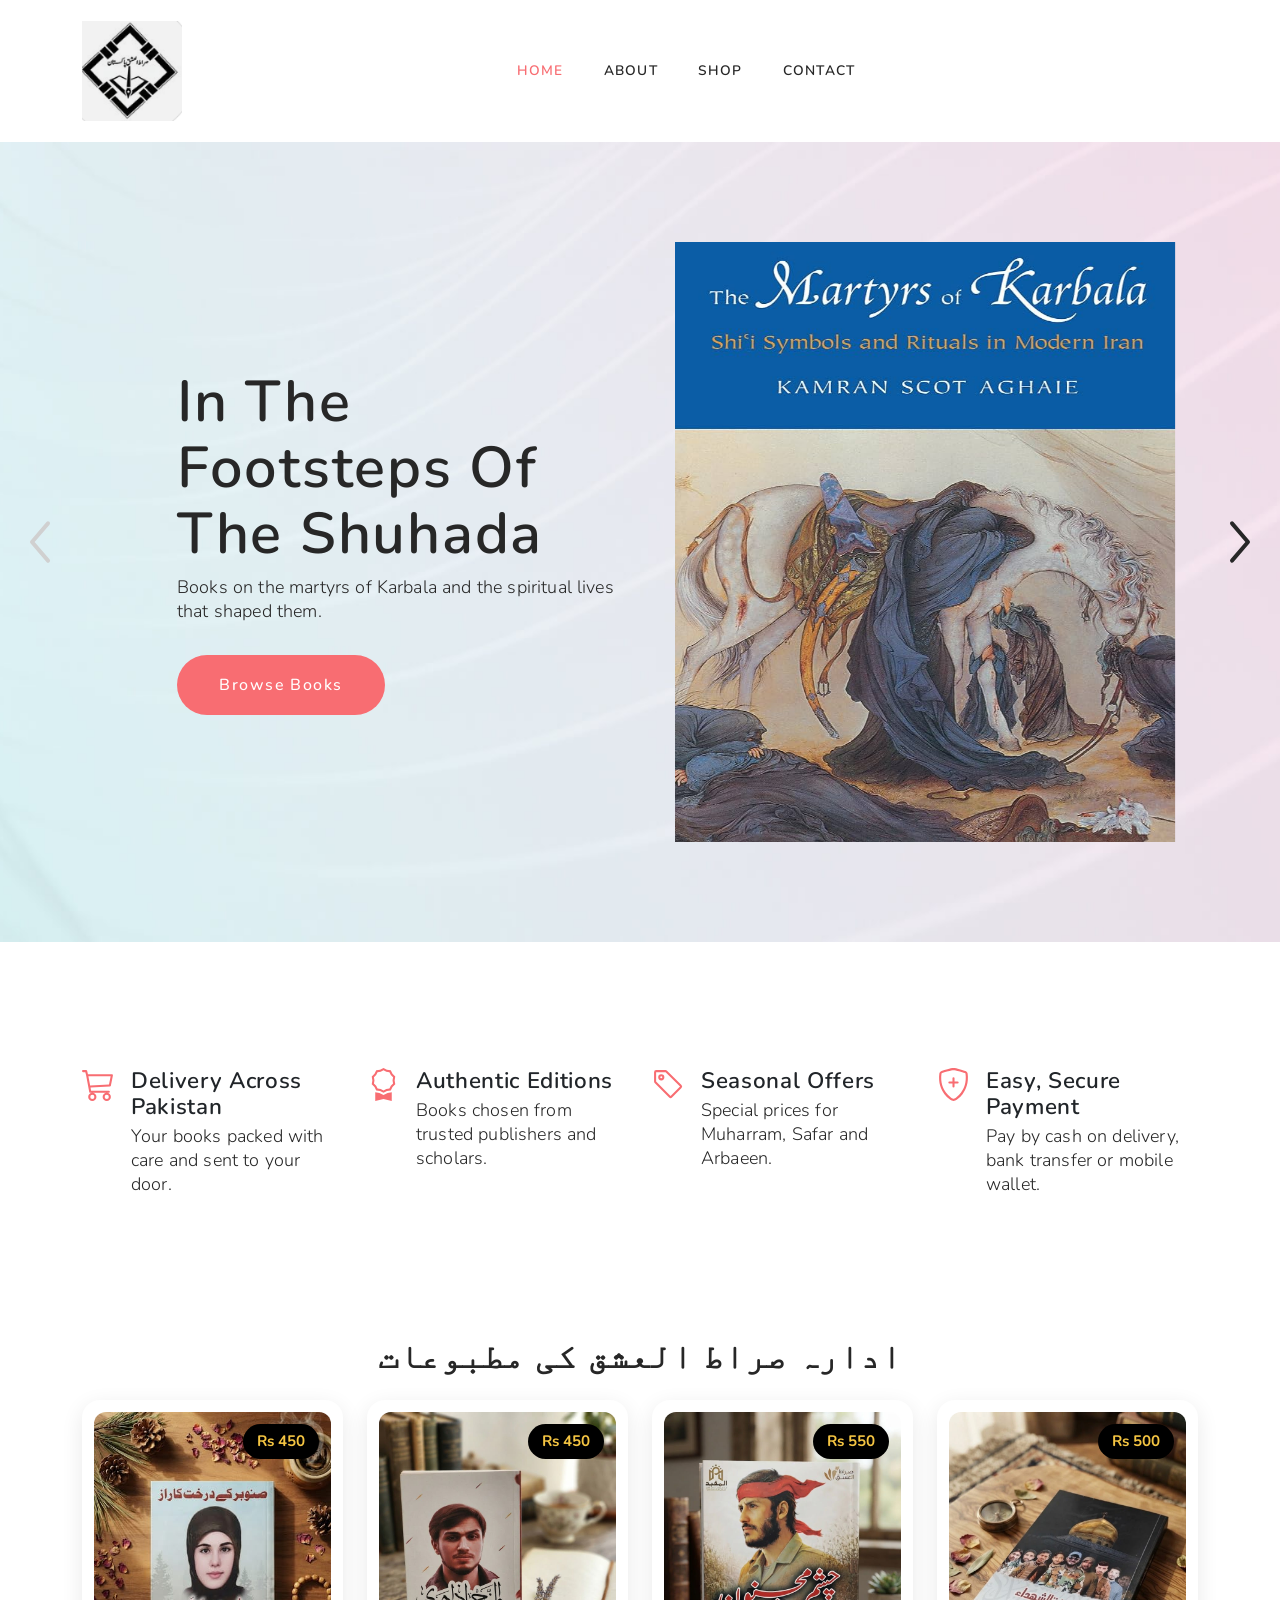
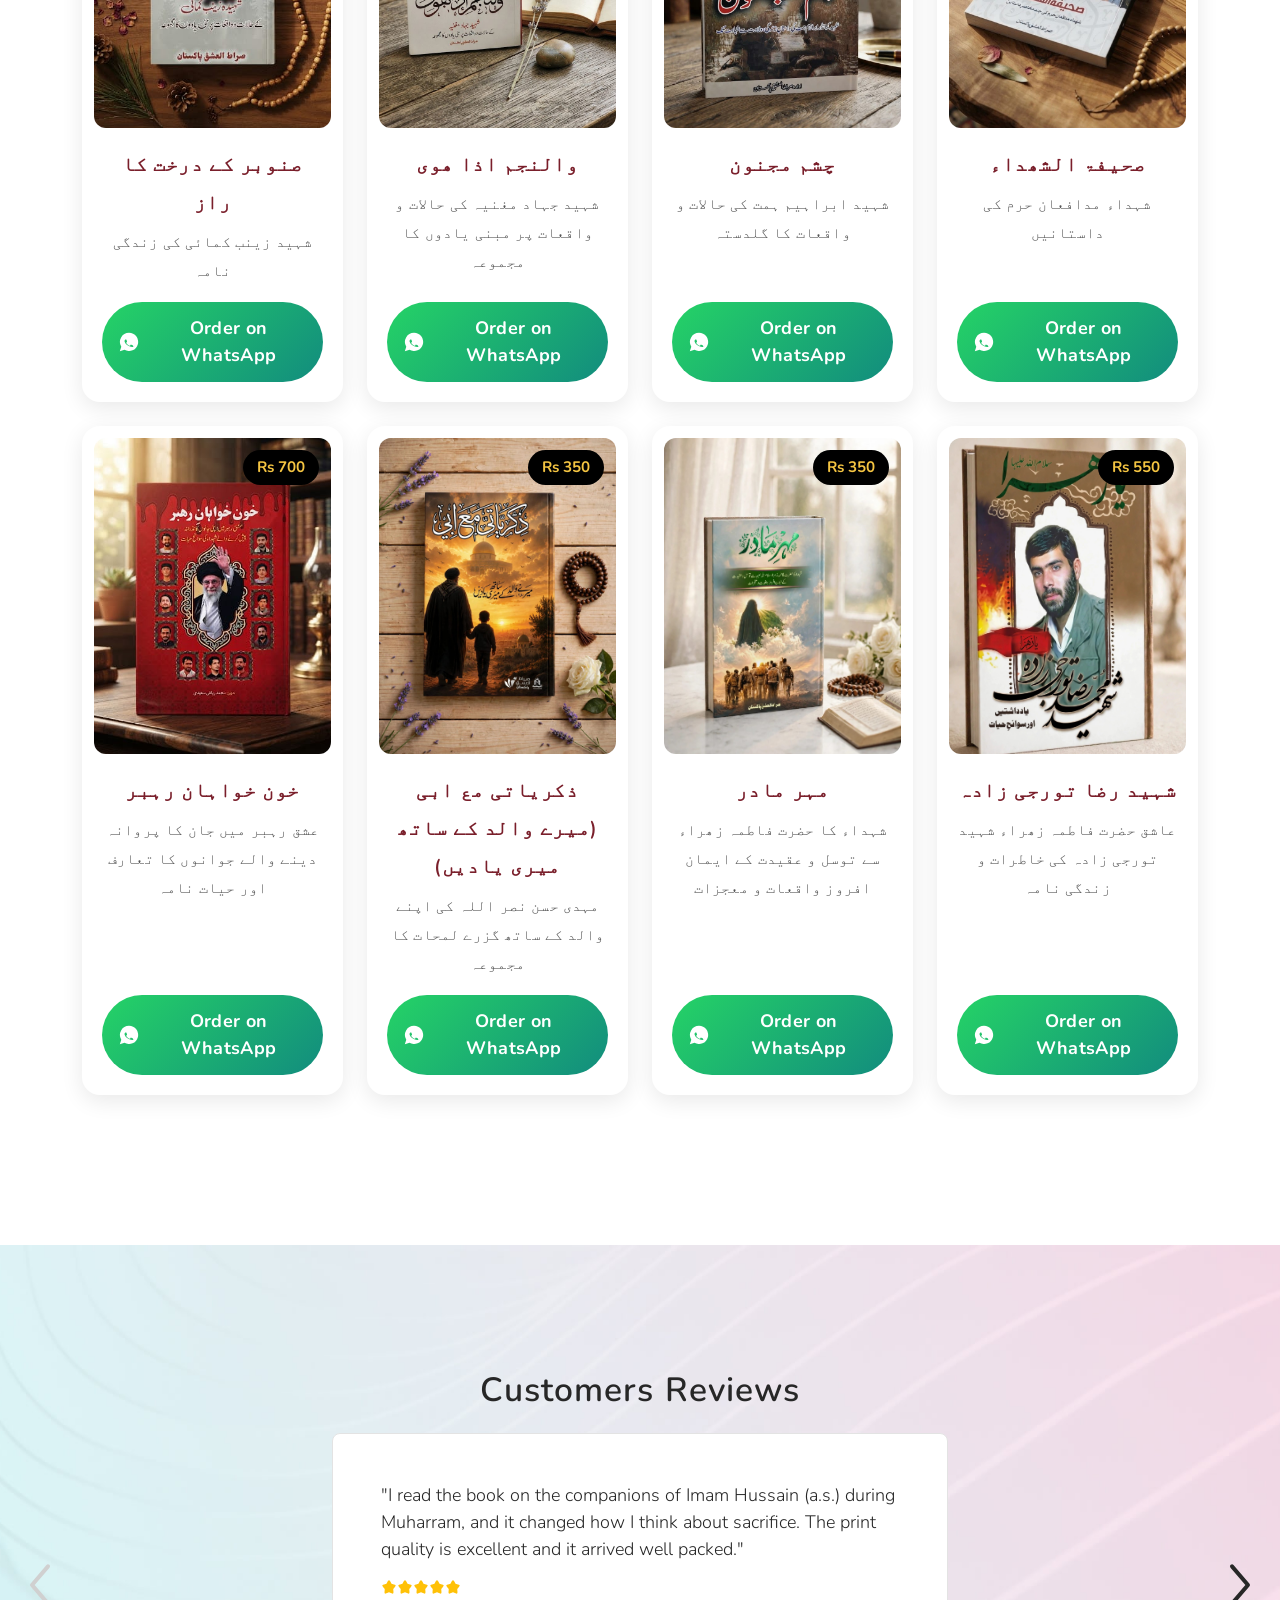
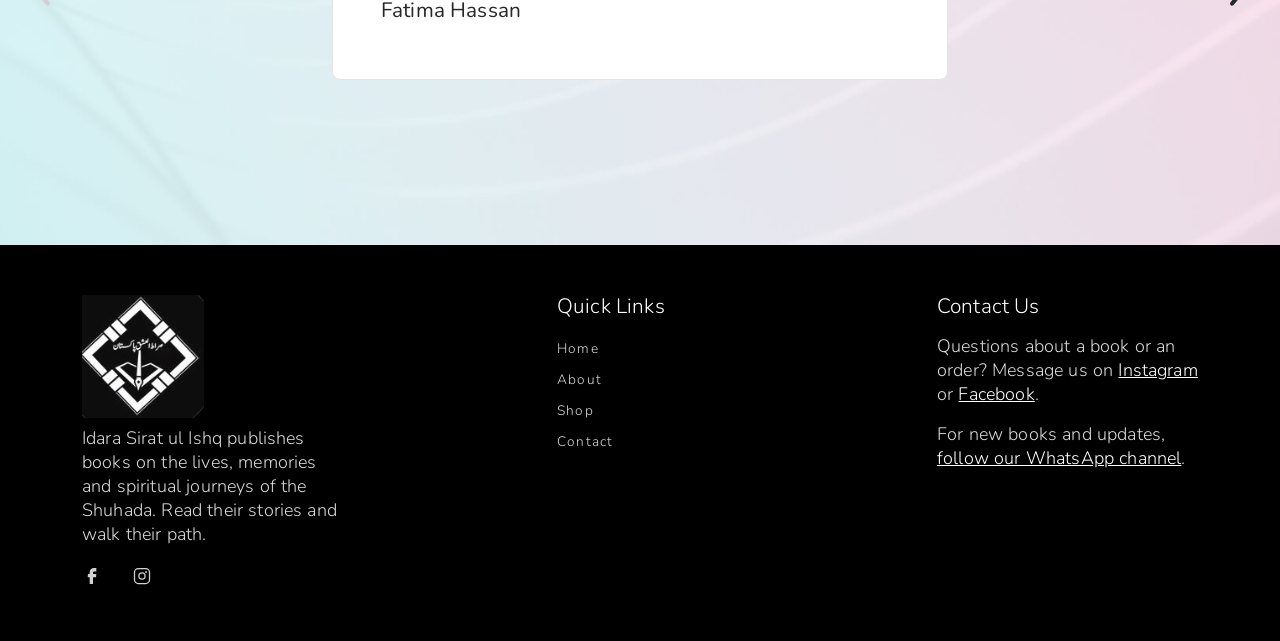
==== commit 3e72f57a: "books added" ====
--- a/index.html
+++ b/index.html
@@ -181,13 +181,13 @@
                   <a class="nav-link me-4 active" href="index.html">Home</a>
                 </li>
                 <li class="nav-item">
-                  <a class="nav-link me-4" href="#about">About</a>
+                  <a class="nav-link me-4" href="about.html">About</a>
                 </li>
                 <li class="nav-item">
                   <a class="nav-link me-4" href="shop.html">Shop</a>
           </li>
                 <li class="nav-item">
-                  <a class="nav-link me-4" href="#contact">Contact</a>
+                  <a class="nav-link me-4" href="contact.html">Contact</a>
                 </li>
                 
               </ul>
@@ -359,10 +359,74 @@
   </div>
 </section>
     
-
-   
-
-   <section id="our-publications" class="padding-large">
+<style>
+  /* ---------- Cards: equal size, aligned ---------- */
+  #our-publications .book-card {
+    height: 100%; display: flex; flex-direction: column;
+    background: #fff; border: 0; border-radius: 18px; padding: 12px;
+    box-shadow: 0 6px 22px rgba(0,0,0,.09);
+    transition: transform .4s ease, box-shadow .4s ease;
+  }
+  #our-publications .book-card:hover { transform: translateY(-10px); box-shadow: 0 20px 40px rgba(0,0,0,.18); }
+
+  #our-publications .book-card .cover { position: relative; aspect-ratio: 3 / 4; overflow: hidden; border-radius: 12px; background: #eee; }
+  #our-publications .book-card .cover img {
+    width: 100%; height: 100% !important; object-fit: cover; display: block; border-radius: 0;
+    transition: transform .7s ease;
+  }
+  #our-publications .book-card:hover .cover img { transform: scale(1.1); }
+
+  #our-publications .price-tag {
+    position: absolute; top: 12px; right: 12px; background: #000; color: #f5c542;
+    font-weight: 700; padding: 6px 14px; border-radius: 30px; font-size: .95rem;
+  }
+
+  #our-publications .book-card .card-body {
+    display: flex; flex-direction: column; flex: 1; padding: 18px 8px 8px; text-align: center;
+  }
+  #our-publications .book-card .card-title {
+    font-size: 1.25rem; line-height: 1.9; margin: 0 0 6px; color: #7a1f2b;
+  }
+  #our-publications .book-card p {
+    flex: 1; font-size: .95rem; line-height: 1.9; color: #555; margin: 0 0 16px;
+  }
+
+  /* ---------- WhatsApp button: green, full width, always at the bottom ---------- */
+  #our-publications .order-btn {
+    display: flex !important; align-items: center; justify-content: center; gap: 10px;
+    width: 100%; margin: 0 !important; padding: 13px 16px !important;
+    background: linear-gradient(135deg, #25d366, #128c7e) !important;
+    color: #fff !important; border: 0 !important; border-radius: 50px !important;
+    font-weight: 700; text-decoration: none; letter-spacing: .02em;
+    animation: waPulse 2.4s infinite;
+    transition: transform .25s ease, filter .25s ease;
+  }
+  #our-publications .order-btn:hover { transform: scale(1.04); filter: brightness(1.08); }
+  #our-publications .order-btn svg { flex-shrink: 0; }
+  @keyframes waPulse {
+    0%   { box-shadow: 0 0 0 0 rgba(37,211,102,.55); }
+    70%  { box-shadow: 0 0 0 14px rgba(37,211,102,0); }
+    100% { box-shadow: 0 0 0 0 rgba(37,211,102,0); }
+  }
+
+  /* ---------- Entrance animation ---------- */
+  #our-publications .book-card { opacity: 0; }
+  #our-publications .book-card.in { animation: bookIn .9s cubic-bezier(.2,.7,.2,1) forwards; }
+  @keyframes bookIn {
+    from { opacity: 0; transform: translateY(70px) scale(.94); }
+    to   { opacity: 1; transform: none; }
+  }
+  #our-publications .col-lg-3:nth-child(4n+2) .book-card.in { animation-delay: .12s; }
+  #our-publications .col-lg-3:nth-child(4n+3) .book-card.in { animation-delay: .24s; }
+  #our-publications .col-lg-3:nth-child(4n+4) .book-card.in { animation-delay: .36s; }
+
+  @media (prefers-reduced-motion: reduce) {
+    #our-publications .book-card { opacity: 1; }
+    #our-publications .book-card.in, #our-publications .order-btn { animation: none; }
+  }
+</style>
+
+<section id="our-publications" class="padding-large">
   <div class="container">
     <div class="section-title mb-4 text-center">
       <h3 class="mb-4" lang="ur" dir="rtl">ادارہ صراط العشق کی مطبوعات</h3>
@@ -370,129 +434,113 @@
     <div class="row">
 
       <div class="col-lg-3 col-md-6 mb-4">
-        <div class="card position-relative">
-          <a href="#"><img src="imagess/sanoober.jpeg" class="img-fluid rounded-4" alt="صنوبر کے درخت کا راز"></a>
-          <div class="card-body p-0">
-            <a href="#"><h3 class="card-title pt-4 m-0" lang="ur" dir="rtl">صنوبر کے درخت کا راز</h3></a>
-            <div class="card-text">
-              <p class="mt-2" lang="ur" dir="rtl">شہید زینب کمائی کی زندگی نامہ</p>
-              <h3 class="secondary-font text-primary">Rs: 450</h3>
-              <div class="d-flex flex-wrap mt-3">
-                <a href="#" class="btn-cart me-3 px-4 pt-3 pb-3"><h5 class="text-uppercase m-0">Add to Cart</h5></a>
-              </div>
-            </div>
+        <div class="card position-relative book-card" data-title="صنوبر کے درخت کا راز" data-price="450">
+          <div class="cover">
+            <img src="imagess/sanoober.jpeg" class="img-fluid" alt="صنوبر کے درخت کا راز">
+            <span class="price-tag">Rs 450</span>
+          </div>
+          <div class="card-body">
+            <h3 class="card-title" lang="ur" dir="rtl">صنوبر کے درخت کا راز</h3>
+            <p lang="ur" dir="rtl">شہید زینب کمائی کی زندگی نامہ</p>
+            <a href="#" class="btn-cart order-btn" target="_blank" rel="noopener"><svg viewBox="0 0 24 24" width="22" height="22" fill="currentColor"><path d="M12.04 2a9.9 9.9 0 0 0-8.45 15.06L2 22l5.1-1.55A9.9 9.9 0 1 0 12.04 2Zm5.8 14.03c-.25.7-1.45 1.34-2 1.4-.52.06-1.17.09-1.9-.12a17 17 0 0 1-4.4-2.3 8.9 8.9 0 0 1-2.3-3.4c-.25-.8.05-1.5.5-2 .2-.2.4-.3.55-.3h.4c.13 0 .3-.05.47.35l.65 1.6c.05.12.08.26 0 .4l-.25.4-.4.45c-.12.13-.25.27-.1.52.15.25.67 1.1 1.45 1.8a7 7 0 0 0 2 1.25c.25.12.4.1.55-.07l.8-1c.17-.23.34-.2.57-.12l1.5.72c.23.12.4.18.45.28.06.1.06.58-.2 1.2Z"/></svg><span>Order on WhatsApp</span></a>
           </div>
         </div>
       </div>
 
       <div class="col-lg-3 col-md-6 mb-4">
-        <div class="card position-relative">
-          <a href="#"><img src="imagess/najam.jpeg" class="img-fluid rounded-4" alt="والنجم اذا ھوی"></a>
-          <div class="card-body p-0">
-            <a href="#"><h3 class="card-title pt-4 m-0" lang="ur" dir="rtl">والنجم اذا ھوی</h3></a>
-            <div class="card-text">
-              <p class="mt-2" lang="ur" dir="rtl">شہید جہاد مغنیہ کی حالات و واقعات پر مبنی یادوں کا مجموعہ</p>
-              <h3 class="secondary-font text-primary">Rs: 450</h3>
-              <div class="d-flex flex-wrap mt-3">
-                <a href="#" class="btn-cart me-3 px-4 pt-3 pb-3"><h5 class="text-uppercase m-0">Add to Cart</h5></a>
-              </div>
-            </div>
+        <div class="card position-relative book-card" data-title="والنجم اذا ھوی" data-price="450">
+          <div class="cover">
+            <img src="imagess/najam.jpeg" class="img-fluid" alt="والنجم اذا ھوی">
+            <span class="price-tag">Rs 450</span>
+          </div>
+          <div class="card-body">
+            <h3 class="card-title" lang="ur" dir="rtl">والنجم اذا ھوی</h3>
+            <p lang="ur" dir="rtl">شہید جہاد مغنیہ کی حالات و واقعات پر مبنی یادوں کا مجموعہ</p>
+            <a href="#" class="btn-cart order-btn" target="_blank" rel="noopener"><svg viewBox="0 0 24 24" width="22" height="22" fill="currentColor"><path d="M12.04 2a9.9 9.9 0 0 0-8.45 15.06L2 22l5.1-1.55A9.9 9.9 0 1 0 12.04 2Zm5.8 14.03c-.25.7-1.45 1.34-2 1.4-.52.06-1.17.09-1.9-.12a17 17 0 0 1-4.4-2.3 8.9 8.9 0 0 1-2.3-3.4c-.25-.8.05-1.5.5-2 .2-.2.4-.3.55-.3h.4c.13 0 .3-.05.47.35l.65 1.6c.05.12.08.26 0 .4l-.25.4-.4.45c-.12.13-.25.27-.1.52.15.25.67 1.1 1.45 1.8a7 7 0 0 0 2 1.25c.25.12.4.1.55-.07l.8-1c.17-.23.34-.2.57-.12l1.5.72c.23.12.4.18.45.28.06.1.06.58-.2 1.2Z"/></svg><span>Order on WhatsApp</span></a>
           </div>
         </div>
       </div>
 
       <div class="col-lg-3 col-md-6 mb-4">
-        <div class="card position-relative">
-          <a href="#"><img src="imagess/ch.jpeg" class="img-fluid rounded-4" alt="چشم مجنون"></a>
-          <div class="card-body p-0">
-            <a href="#"><h3 class="card-title pt-4 m-0" lang="ur" dir="rtl">چشم مجنون</h3></a>
-            <div class="card-text">
-              <p class="mt-2" lang="ur" dir="rtl">شہید ابراہیم ہمت کی حالات و واقعات کا گلدستہ</p>
-              <h3 class="secondary-font text-primary">Rs: 550</h3>
-              <div class="d-flex flex-wrap mt-3">
-                <a href="#" class="btn-cart me-3 px-4 pt-3 pb-3"><h5 class="text-uppercase m-0">Add to Cart</h5></a>
-              </div>
-            </div>
+        <div class="card position-relative book-card" data-title="چشم مجنون" data-price="550">
+          <div class="cover">
+            <img src="imagess/ch.jpeg" class="img-fluid" alt="چشم مجنون">
+            <span class="price-tag">Rs 550</span>
+          </div>
+          <div class="card-body">
+            <h3 class="card-title" lang="ur" dir="rtl">چشم مجنون</h3>
+            <p lang="ur" dir="rtl">شہید ابراہیم ہمت کی حالات و واقعات کا گلدستہ</p>
+            <a href="#" class="btn-cart order-btn" target="_blank" rel="noopener"><svg viewBox="0 0 24 24" width="22" height="22" fill="currentColor"><path d="M12.04 2a9.9 9.9 0 0 0-8.45 15.06L2 22l5.1-1.55A9.9 9.9 0 1 0 12.04 2Zm5.8 14.03c-.25.7-1.45 1.34-2 1.4-.52.06-1.17.09-1.9-.12a17 17 0 0 1-4.4-2.3 8.9 8.9 0 0 1-2.3-3.4c-.25-.8.05-1.5.5-2 .2-.2.4-.3.55-.3h.4c.13 0 .3-.05.47.35l.65 1.6c.05.12.08.26 0 .4l-.25.4-.4.45c-.12.13-.25.27-.1.52.15.25.67 1.1 1.45 1.8a7 7 0 0 0 2 1.25c.25.12.4.1.55-.07l.8-1c.17-.23.34-.2.57-.12l1.5.72c.23.12.4.18.45.28.06.1.06.58-.2 1.2Z"/></svg><span>Order on WhatsApp</span></a>
           </div>
         </div>
       </div>
 
       <div class="col-lg-3 col-md-6 mb-4">
-        <div class="card position-relative">
-          <a href="#"><img src="imagess/sahi.jpeg" class="img-fluid rounded-4" alt="صحیفۃ الشھداء"></a>
-          <div class="card-body p-0">
-            <a href="#"><h3 class="card-title pt-4 m-0" lang="ur" dir="rtl">صحیفۃ الشھداء</h3></a>
-            <div class="card-text">
-              <p class="mt-2" lang="ur" dir="rtl">شہداء مدافعان حرم کی داستانیں</p>
-              <h3 class="secondary-font text-primary">Rs: 500</h3>
-              <div class="d-flex flex-wrap mt-3">
-                <a href="#" class="btn-cart me-3 px-4 pt-3 pb-3"><h5 class="text-uppercase m-0">Add to Cart</h5></a>
-              </div>
-            </div>
+        <div class="card position-relative book-card" data-title="صحیفۃ الشھداء" data-price="500">
+          <div class="cover">
+            <img src="imagess/sahi.jpeg" class="img-fluid" alt="صحیفۃ الشھداء">
+            <span class="price-tag">Rs 500</span>
+          </div>
+          <div class="card-body">
+            <h3 class="card-title" lang="ur" dir="rtl">صحیفۃ الشھداء</h3>
+            <p lang="ur" dir="rtl">شہداء مدافعان حرم کی داستانیں</p>
+            <a href="#" class="btn-cart order-btn" target="_blank" rel="noopener"><svg viewBox="0 0 24 24" width="22" height="22" fill="currentColor"><path d="M12.04 2a9.9 9.9 0 0 0-8.45 15.06L2 22l5.1-1.55A9.9 9.9 0 1 0 12.04 2Zm5.8 14.03c-.25.7-1.45 1.34-2 1.4-.52.06-1.17.09-1.9-.12a17 17 0 0 1-4.4-2.3 8.9 8.9 0 0 1-2.3-3.4c-.25-.8.05-1.5.5-2 .2-.2.4-.3.55-.3h.4c.13 0 .3-.05.47.35l.65 1.6c.05.12.08.26 0 .4l-.25.4-.4.45c-.12.13-.25.27-.1.52.15.25.67 1.1 1.45 1.8a7 7 0 0 0 2 1.25c.25.12.4.1.55-.07l.8-1c.17-.23.34-.2.57-.12l1.5.72c.23.12.4.18.45.28.06.1.06.58-.2 1.2Z"/></svg><span>Order on WhatsApp</span></a>
           </div>
         </div>
       </div>
 
       <div class="col-lg-3 col-md-6 mb-4">
-        <div class="card position-relative">
-          <a href="#"><img src="imagess/khoon.jpeg" class="img-fluid rounded-4" alt="خون خواہان رہبر"></a>
-          <div class="card-body p-0">
-            <a href="#"><h3 class="card-title pt-4 m-0" lang="ur" dir="rtl">خون خواہان رہبر</h3></a>
-            <div class="card-text">
-              <p class="mt-2" lang="ur" dir="rtl">عشق رہبر میں جان کا پروانہ دینے والے جوانوں کا تعارف اور حیات نامہ</p>
-              <h3 class="secondary-font text-primary">Rs: 700</h3>
-              <div class="d-flex flex-wrap mt-3">
-                <a href="#" class="btn-cart me-3 px-4 pt-3 pb-3"><h5 class="text-uppercase m-0">Add to Cart</h5></a>
-              </div>
-            </div>
+        <div class="card position-relative book-card" data-title="خون خواہان رہبر" data-price="700">
+          <div class="cover">
+            <img src="imagess/khoon.jpeg" class="img-fluid" alt="خون خواہان رہبر">
+            <span class="price-tag">Rs 700</span>
+          </div>
+          <div class="card-body">
+            <h3 class="card-title" lang="ur" dir="rtl">خون خواہان رہبر</h3>
+            <p lang="ur" dir="rtl">عشق رہبر میں جان کا پروانہ دینے والے جوانوں کا تعارف اور حیات نامہ</p>
+            <a href="#" class="btn-cart order-btn" target="_blank" rel="noopener"><svg viewBox="0 0 24 24" width="22" height="22" fill="currentColor"><path d="M12.04 2a9.9 9.9 0 0 0-8.45 15.06L2 22l5.1-1.55A9.9 9.9 0 1 0 12.04 2Zm5.8 14.03c-.25.7-1.45 1.34-2 1.4-.52.06-1.17.09-1.9-.12a17 17 0 0 1-4.4-2.3 8.9 8.9 0 0 1-2.3-3.4c-.25-.8.05-1.5.5-2 .2-.2.4-.3.55-.3h.4c.13 0 .3-.05.47.35l.65 1.6c.05.12.08.26 0 .4l-.25.4-.4.45c-.12.13-.25.27-.1.52.15.25.67 1.1 1.45 1.8a7 7 0 0 0 2 1.25c.25.12.4.1.55-.07l.8-1c.17-.23.34-.2.57-.12l1.5.72c.23.12.4.18.45.28.06.1.06.58-.2 1.2Z"/></svg><span>Order on WhatsApp</span></a>
           </div>
         </div>
       </div>
 
       <div class="col-lg-3 col-md-6 mb-4">
-        <div class="card position-relative">
-          <a href="#"><img src="imagess/za.jpeg" class="img-fluid rounded-4" alt="ذکریاتی مع ابی"></a>
-          <div class="card-body p-0">
-            <a href="#"><h3 class="card-title pt-4 m-0" lang="ur" dir="rtl">ذکریاتی مع ابی (میرے والد کے ساتھ میری یادیں)</h3></a>
-            <div class="card-text">
-              <p class="mt-2" lang="ur" dir="rtl">مہدی حسن نصر اللہ کی اپنے والد کے ساتھ گزرے لمحات کا مجموعہ</p>
-              <h3 class="secondary-font text-primary">Rs: 350</h3>
-              <div class="d-flex flex-wrap mt-3">
-                <a href="#" class="btn-cart me-3 px-4 pt-3 pb-3"><h5 class="text-uppercase m-0">Add to Cart</h5></a>
-              </div>
-            </div>
+        <div class="card position-relative book-card" data-title="ذکریاتی مع ابی (میرے والد کے ساتھ میری یادیں)" data-price="350">
+          <div class="cover">
+            <img src="imagess/za.jpeg" class="img-fluid" alt="ذکریاتی مع ابی">
+            <span class="price-tag">Rs 350</span>
+          </div>
+          <div class="card-body">
+            <h3 class="card-title" lang="ur" dir="rtl">ذکریاتی مع ابی (میرے والد کے ساتھ میری یادیں)</h3>
+            <p lang="ur" dir="rtl">مہدی حسن نصر اللہ کی اپنے والد کے ساتھ گزرے لمحات کا مجموعہ</p>
+            <a href="#" class="btn-cart order-btn" target="_blank" rel="noopener"><svg viewBox="0 0 24 24" width="22" height="22" fill="currentColor"><path d="M12.04 2a9.9 9.9 0 0 0-8.45 15.06L2 22l5.1-1.55A9.9 9.9 0 1 0 12.04 2Zm5.8 14.03c-.25.7-1.45 1.34-2 1.4-.52.06-1.17.09-1.9-.12a17 17 0 0 1-4.4-2.3 8.9 8.9 0 0 1-2.3-3.4c-.25-.8.05-1.5.5-2 .2-.2.4-.3.55-.3h.4c.13 0 .3-.05.47.35l.65 1.6c.05.12.08.26 0 .4l-.25.4-.4.45c-.12.13-.25.27-.1.52.15.25.67 1.1 1.45 1.8a7 7 0 0 0 2 1.25c.25.12.4.1.55-.07l.8-1c.17-.23.34-.2.57-.12l1.5.72c.23.12.4.18.45.28.06.1.06.58-.2 1.2Z"/></svg><span>Order on WhatsApp</span></a>
           </div>
         </div>
       </div>
 
       <div class="col-lg-3 col-md-6 mb-4">
-        <div class="card position-relative">
-          <a href="#"><img src="imagess/mah.jpeg" class="img-fluid rounded-4" alt="مہر مادر" style="height: 400px; width: 500px; "></a>
-          <div class="card-body p-0">
-            <a href="#"><h3 class="card-title pt-4 m-0" lang="ur" dir="rtl">مہر مادر</h3></a>
-            <div class="card-text">
-              <p class="mt-2" lang="ur" dir="rtl">شہداء کا حضرت فاطمہ زھراء سے توسل و عقیدت کے ایمان افروز واقعات و معجزات</p>
-              <h3 class="secondary-font text-primary">Rs: 350</h3>
-              <div class="d-flex flex-wrap mt-3">
-                <a href="#" class="btn-cart me-3 px-4 pt-3 pb-3"><h5 class="text-uppercase m-0">Add to Cart</h5></a>
-              </div>
-            </div>
+        <div class="card position-relative book-card" data-title="مہر مادر" data-price="350">
+          <div class="cover">
+            <img src="imagess/mah.jpeg" class="img-fluid" alt="مہر مادر">
+            <span class="price-tag">Rs 350</span>
+          </div>
+          <div class="card-body">
+            <h3 class="card-title" lang="ur" dir="rtl">مہر مادر</h3>
+            <p lang="ur" dir="rtl">شہداء کا حضرت فاطمہ زھراء سے توسل و عقیدت کے ایمان افروز واقعات و معجزات</p>
+            <a href="#" class="btn-cart order-btn" target="_blank" rel="noopener"><svg viewBox="0 0 24 24" width="22" height="22" fill="currentColor"><path d="M12.04 2a9.9 9.9 0 0 0-8.45 15.06L2 22l5.1-1.55A9.9 9.9 0 1 0 12.04 2Zm5.8 14.03c-.25.7-1.45 1.34-2 1.4-.52.06-1.17.09-1.9-.12a17 17 0 0 1-4.4-2.3 8.9 8.9 0 0 1-2.3-3.4c-.25-.8.05-1.5.5-2 .2-.2.4-.3.55-.3h.4c.13 0 .3-.05.47.35l.65 1.6c.05.12.08.26 0 .4l-.25.4-.4.45c-.12.13-.25.27-.1.52.15.25.67 1.1 1.45 1.8a7 7 0 0 0 2 1.25c.25.12.4.1.55-.07l.8-1c.17-.23.34-.2.57-.12l1.5.72c.23.12.4.18.45.28.06.1.06.58-.2 1.2Z"/></svg><span>Order on WhatsApp</span></a>
           </div>
         </div>
       </div>
 
       <div class="col-lg-3 col-md-6 mb-4">
-        <div class="card position-relative">
-          <a href="#"><img src="imagess/yaaa.jpeg" class="img-fluid rounded-4" style="height: 400px; width: 500px;"  alt="شہید رضا تورجی زادہ"></a>
-          <div class="card-body p-0">
-            <a href="#"><h3 class="card-title pt-4 m-0" lang="ur" dir="rtl">شہید رضا تورجی زادہ</h3></a>
-            <div class="card-text">
-              <p class="mt-2" lang="ur" dir="rtl">عاشق حضرت فاطمہ زھراء شہید تورجی زادہ کی خاطرات و زندگی نامہ</p>
-              <h3 class="secondary-font text-primary">Rs: 550</h3>
-              <div class="d-flex flex-wrap mt-3">
-                <a href="#" class="btn-cart me-3 px-4 pt-3 pb-3"><h5 class="text-uppercase m-0">Add to Cart</h5></a>
-              </div>
-            </div>
+        <div class="card position-relative book-card" data-title="شہید رضا تورجی زادہ" data-price="550">
+          <div class="cover">
+            <img src="imagess/yaaa.jpeg" class="img-fluid" alt="شہید رضا تورجی زادہ">
+            <span class="price-tag">Rs 550</span>
+          </div>
+          <div class="card-body">
+            <h3 class="card-title" lang="ur" dir="rtl">شہید رضا تورجی زادہ</h3>
+            <p lang="ur" dir="rtl">عاشق حضرت فاطمہ زھراء شہید تورجی زادہ کی خاطرات و زندگی نامہ</p>
+            <a href="#" class="btn-cart order-btn" target="_blank" rel="noopener"><svg viewBox="0 0 24 24" width="22" height="22" fill="currentColor"><path d="M12.04 2a9.9 9.9 0 0 0-8.45 15.06L2 22l5.1-1.55A9.9 9.9 0 1 0 12.04 2Zm5.8 14.03c-.25.7-1.45 1.34-2 1.4-.52.06-1.17.09-1.9-.12a17 17 0 0 1-4.4-2.3 8.9 8.9 0 0 1-2.3-3.4c-.25-.8.05-1.5.5-2 .2-.2.4-.3.55-.3h.4c.13 0 .3-.05.47.35l.65 1.6c.05.12.08.26 0 .4l-.25.4-.4.45c-.12.13-.25.27-.1.52.15.25.67 1.1 1.45 1.8a7 7 0 0 0 2 1.25c.25.12.4.1.55-.07l.8-1c.17-.23.34-.2.57-.12l1.5.72c.23.12.4.18.45.28.06.1.06.58-.2 1.2Z"/></svg><span>Order on WhatsApp</span></a>
           </div>
         </div>
       </div>
@@ -500,6 +548,38 @@
     </div>
   </div>
 </section>
+
+<script>
+  // Put your WhatsApp number here: country code + number, digits only (example: 923001234567)
+  var WHATSAPP_NUMBER = "92XXXXXXXXXX";
+
+  document.querySelectorAll("#our-publications .book-card").forEach(function (card) {
+    var msg = "Assalamu alaikum, I would like to order this book:\n" +
+              card.dataset.title + "\nPrice: Rs " + card.dataset.price;
+    card.querySelector(".order-btn").href =
+      "https://wa.me/" + WHATSAPP_NUMBER + "?text=" + encodeURIComponent(msg);
+  });
+
+  var cards = document.querySelectorAll("#our-publications .book-card");
+  if ("IntersectionObserver" in window) {
+    var io = new IntersectionObserver(function (entries) {
+      entries.forEach(function (e) {
+        if (e.isIntersecting) { e.target.classList.add("in"); io.unobserve(e.target); }
+      });
+    }, { threshold: 0.1 });
+    cards.forEach(function (c) { io.observe(c); });
+  } else {
+    cards.forEach(function (c) { c.classList.add("in"); });
+  }
+</script>
+   
+
+  
+
+
+
+
+
    
 
    <section id="customers-reviews" class="position-relative padding-large"
@@ -590,89 +670,38 @@
   </div>
 </section>
 
-<section id="about" class="padding-large">
-  <div class="container">
-    <div class="section-title mb-4 text-center">
-      <h3 class="mb-4">About Us</h3>
-    </div>
-    <div class="row">
-      <div class="col-md-8 offset-md-2 text-center">
-        <p>Idara Sirat ul Ishq is a publishing house and bookstore dedicated to the lives of the Shuhada. We bring their stories to Urdu readers through biographies, memories and accounts of faith and sacrifice, including the Shuhada who defended the holy shrines (Madafean-e-Haram) and those devoted to the Ahl al-Bayt (a.s.).</p>
-        <p>We believe a martyr is shaped by a lifetime of prayer, sincerity and love, and not only by the moment of martyrdom. That is why our books show how the Shuhada lived: their character, their relationships and their devotion to Hazrat Fatima Zahra (s.a.) and to the path of truth.</p>
-        <p>Every book is chosen to inspire readers, young and old, to know these heroes and carry their example into their own lives.</p>
-      </div>
-    </div>
-  </div>
-</section>
+
   
 
-  <section id="contact">
-  <div class="container">
-    <div class="text-center mb-4">
-      <h3>Contact Us</h3>
-    </div>
-    <div class="row">
-      <div class="col-md-2 offset-md-3">
-        <figure class="instagram-item position-relative rounded-3">
-          <a href="https://www.instagram.com/sirat_ul_ishq_pakistan" target="_blank" rel="noopener" class="image-link position-relative">
-            <div class="icon-overlay position-absolute d-flex justify-content-center">
-              <svg class="instagram">
-                <use xlink:href="#instagram"></use>
-              </svg>
-            </div>
-            <img src="images/insta-item1.jpg" alt="Sirat ul Ishq on Instagram" class="img-fluid rounded-3 insta-image">
-          </a>
-        </figure>
-      </div>
-      <div class="col-md-2">
-        <figure class="instagram-item position-relative rounded-3">
-          <a href="https://www.facebook.com/siratulishq" target="_blank" rel="noopener" class="image-link position-relative">
-            <div class="icon-overlay position-absolute d-flex justify-content-center">
-              <svg class="facebook">
-                <use xlink:href="#facebook"></use>
-              </svg>
-            </div>
-            <img src="images/insta-item2.jpg" alt="Sirat ul Ishq on Facebook" class="img-fluid rounded-3 insta-image">
-          </a>
-        </figure>
-      </div>
-      <div class="col-md-2">
-        <figure class="instagram-item position-relative rounded-3">
-          <a href="https://whatsapp.com/channel/0029VbCAZYWFHWpvfBddiT28" target="_blank" rel="noopener" class="image-link position-relative">
-            <div class="icon-overlay position-absolute d-flex justify-content-center">
-              <svg class="whatsapp" viewBox="0 0 24 24" width="24" height="24" fill="currentColor">
-                <path d="M12.04 2a9.9 9.9 0 0 0-8.45 15.06L2 22l5.1-1.55A9.9 9.9 0 1 0 12.04 2Zm5.8 14.03c-.25.7-1.45 1.34-2 1.4-.52.06-1.17.09-1.9-.12a17 17 0 0 1-4.4-2.3 8.9 8.9 0 0 1-2.3-3.4c-.25-.8.05-1.5.5-2 .2-.2.4-.3.55-.3h.4c.13 0 .3-.05.47.35l.65 1.6c.05.12.08.26 0 .4l-.25.4-.4.45c-.12.13-.25.27-.1.52.15.25.67 1.1 1.45 1.8a7 7 0 0 0 2 1.25c.25.12.4.1.55-.07l.8-1c.17-.23.34-.2.57-.12l1.5.72c.23.12.4.18.45.28.06.1.06.58-.2 1.2Z"/>
-              </svg>
-            </div>
-            <img src="images/insta-item3.jpg" alt="Sirat ul Ishq WhatsApp channel" class="img-fluid rounded-3 insta-image">
-          </a>
-        </figure>
-      </div>
-    </div>
-  </div>
-</section>
-
-  <footer id="footer" class="padding-large">
+ 
+
+<style>
+  #footer-bottom {
+    display: none;
+  }
+</style>
+
+<footer id="footer" class="padding-large" style="background-color:#000; color:#d9d9d9; padding-top:50px; padding-bottom:20px;">
   <div class="container">
     <div class="row">
       <div class="footer-top-area">
         <div class="row d-flex flex-wrap justify-content-between">
           <div class="col-lg-3 col-sm-6 pb-3">
             <div class="footer-menu">
-              <img src="imagess/logooo.png" alt="logo" class="img-fluid mb-2">
-              <p>Idara Sirat ul Ishq publishes books on the lives, memories and spiritual journeys of the Shuhada. Read their stories and walk their path.</p>
+              <img src="imagess/logooo.png" alt="logo" class="img-fluid mb-2" style="filter:invert(1); max-width:130px;">
+              <p style="color:#d9d9d9;">Idara Sirat ul Ishq publishes books on the lives, memories and spiritual journeys of the Shuhada. Read their stories and walk their path.</p>
               <div class="social-links">
                 <ul class="d-flex list-unstyled">
                   <li>
-                    <a href="https://www.facebook.com/siratulishq" target="_blank" rel="noopener">
-                      <svg class="facebook">
+                    <a href="https://www.facebook.com/siratulishq" target="_blank" rel="noopener" style="color:#d9d9d9;">
+                      <svg class="facebook" style="fill:#d9d9d9;">
                         <use xlink:href="#facebook" />
                       </svg>
                     </a>
                   </li>
                   <li>
-                    <a href="https://www.instagram.com/sirat_ul_ishq_pakistan" target="_blank" rel="noopener">
-                      <svg class="instagram">
+                    <a href="https://www.instagram.com/sirat_ul_ishq_pakistan" target="_blank" rel="noopener" style="color:#d9d9d9;">
+                      <svg class="instagram" style="fill:#d9d9d9;">
                         <use xlink:href="#instagram" />
                       </svg>
                     </a>
@@ -683,29 +712,28 @@
           </div>
           <div class="col-lg-2 col-sm-6 pb-3">
             <div class="footer-menu text-capitalize">
-              <h5 class="widget-title pb-2">Quick Links</h5>
+              <h5 class="widget-title pb-2" style="color:#fff;">Quick Links</h5>
               <ul class="menu-list list-unstyled text-capitalize">
                 <li class="menu-item mb-1">
-                  <a href="#">Home</a>
+                  <a href="#" style="color:#d9d9d9;">Home</a>
                 </li>
                 <li class="menu-item mb-1">
-                  <a href="#about">About</a>
+                  <a href="#about-us" style="color:#d9d9d9;">About</a>
                 </li>
                 <li class="menu-item mb-1">
-                  <a href="#">Shop</a>
+                  <a href="#our-publications" style="color:#d9d9d9;">Shop</a>
                 </li>
                 <li class="menu-item mb-1">
-                  <a href="#contact">Contact</a>
+                  <a href="#instagram" style="color:#d9d9d9;">Contact</a>
                 </li>
               </ul>
             </div>
           </div>
-          
           <div class="col-lg-3 col-sm-6 pb-3">
             <div class="footer-menu contact-item">
-              <h5 class="widget-title text-capitalize pb-2">Contact Us</h5>
-              <p>Questions about a book or an order? Message us on <a href="https://www.instagram.com/sirat_ul_ishq_pakistan" target="_blank" rel="noopener" class="text-decoration-underline">Instagram</a> or <a href="https://www.facebook.com/siratulishq" target="_blank" rel="noopener" class="text-decoration-underline">Facebook</a>.</p>
-              <p>For new books and updates, <a href="https://whatsapp.com/channel/0029VbCAZYWFHWpvfBddiT28" target="_blank" rel="noopener" class="text-decoration-underline">follow our WhatsApp channel</a>.</p>
+              <h5 class="widget-title text-capitalize pb-2" style="color:#fff;">Contact Us</h5>
+              <p style="color:#d9d9d9;">Questions about a book or an order? Message us on <a href="https://www.instagram.com/sirat_ul_ishq_pakistan" target="_blank" rel="noopener" class="text-decoration-underline" style="color:#fff;">Instagram</a> or <a href="https://www.facebook.com/siratulishq" target="_blank" rel="noopener" class="text-decoration-underline" style="color:#fff;">Facebook</a>.</p>
+              <p style="color:#d9d9d9;">For new books and updates, <a href="https://whatsapp.com/channel/0029VbCAZYWFHWpvfBddiT28" target="_blank" rel="noopener" class="text-decoration-underline" style="color:#fff;">follow our WhatsApp channel</a>.</p>
             </div>
           </div>
         </div>
@@ -713,7 +741,11 @@
     </div>
   </div>
 </footer>
-    <hr>
+    <style>
+  #footer ~ * {
+    display: none !important;
+  }
+</style>
    
 
     <script src="js/jquery-1.11.0.min.js"></script>
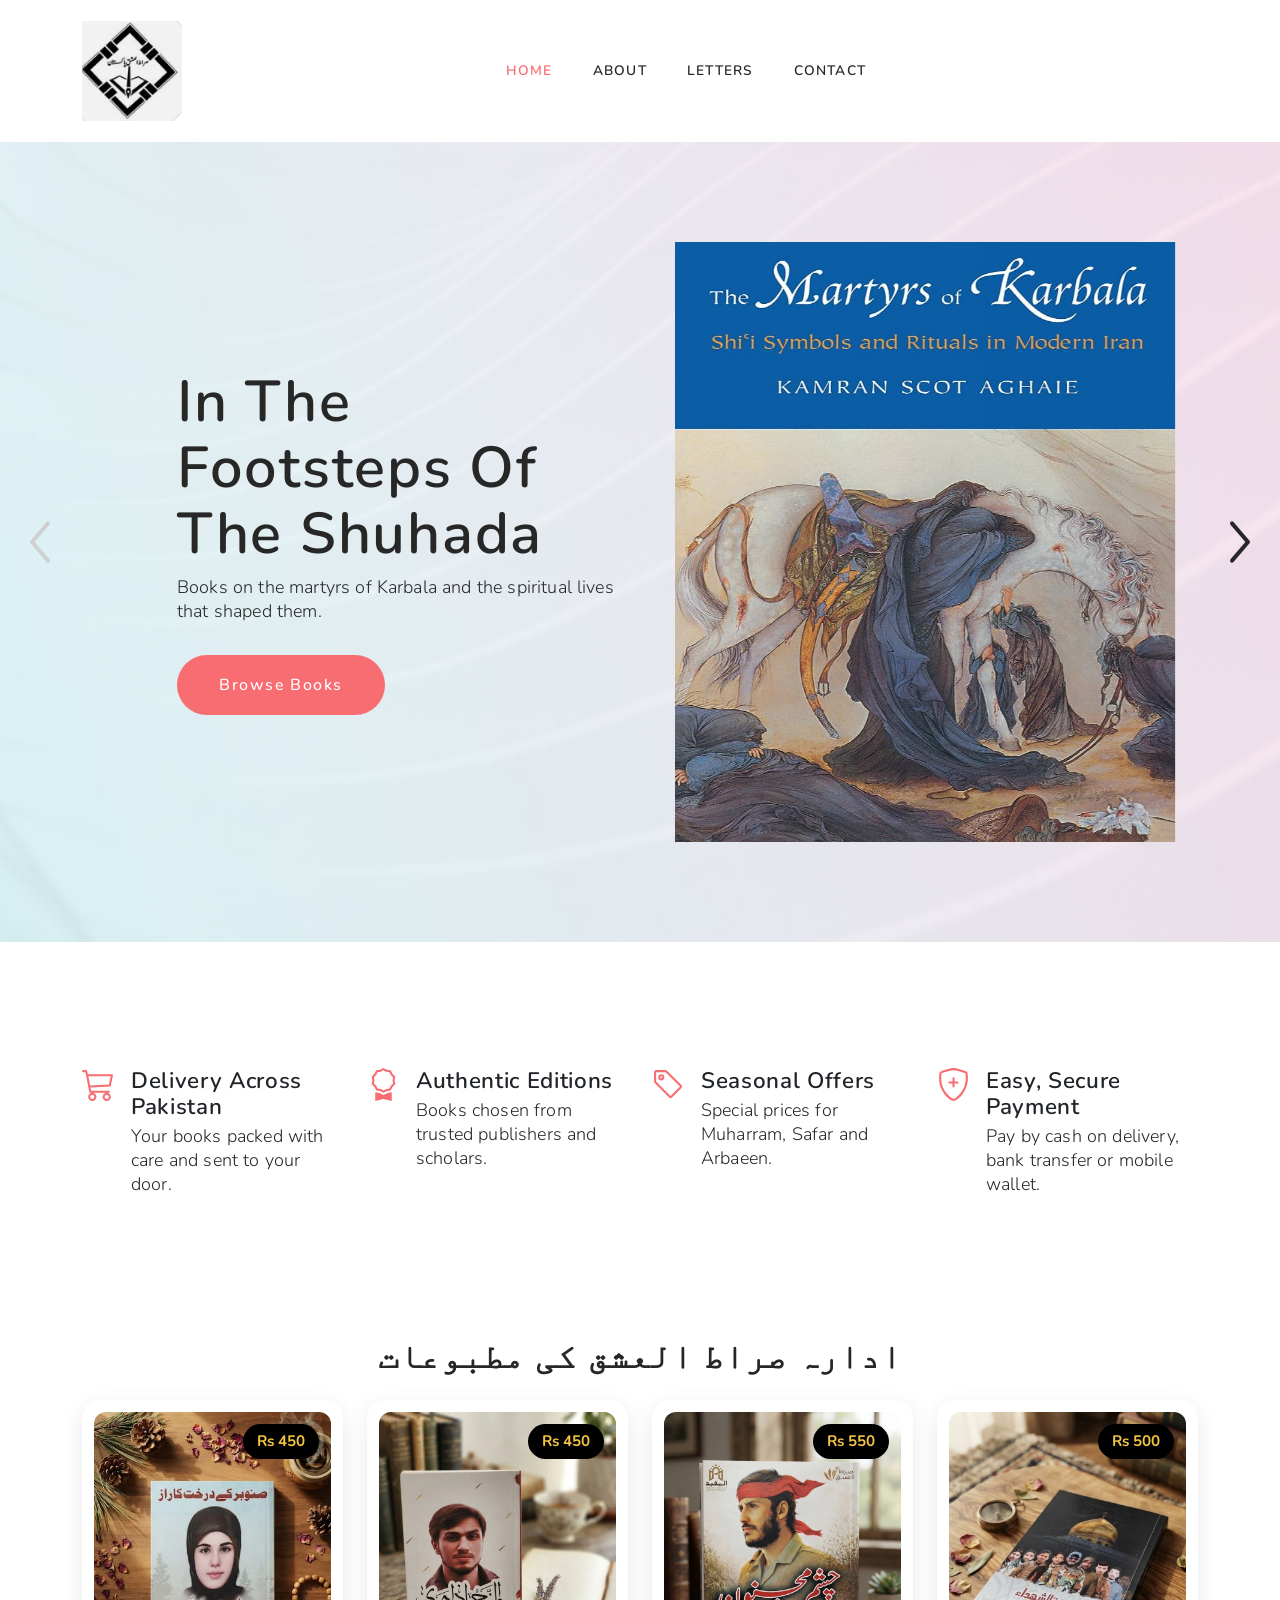
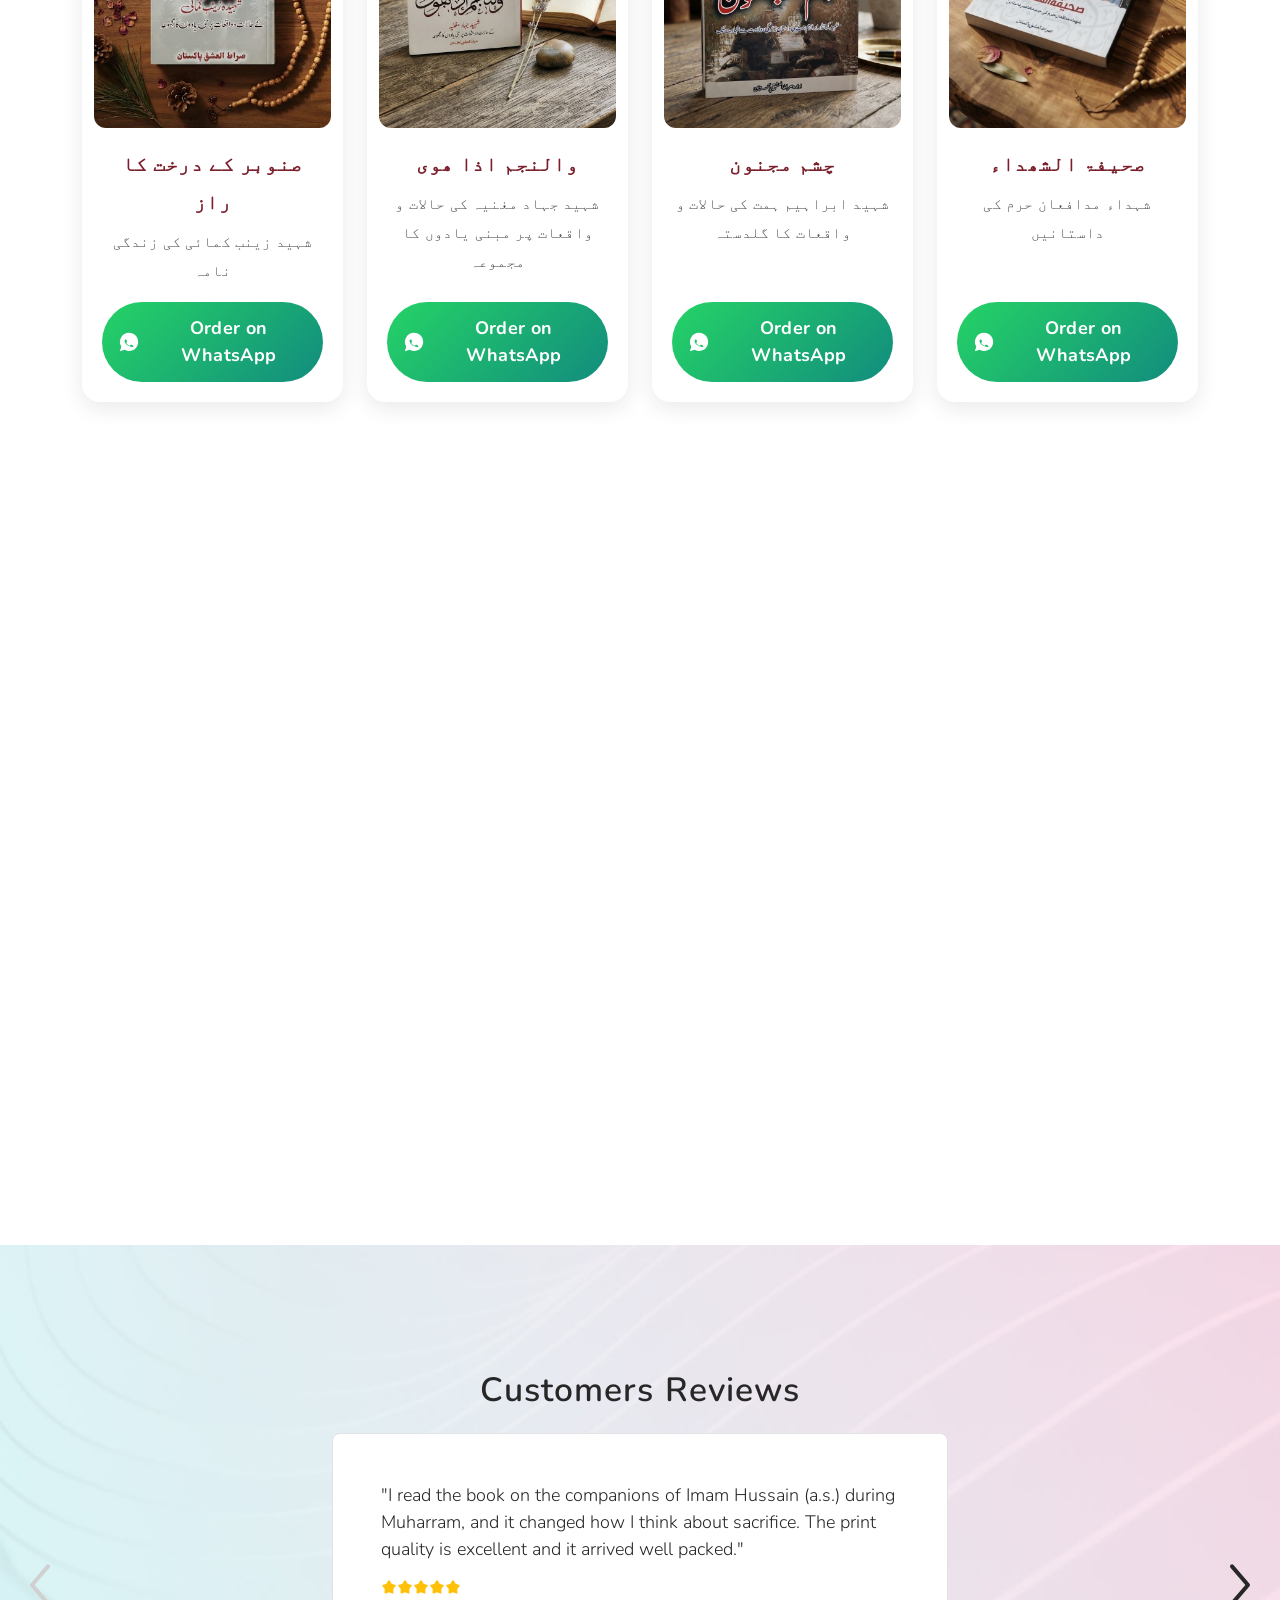
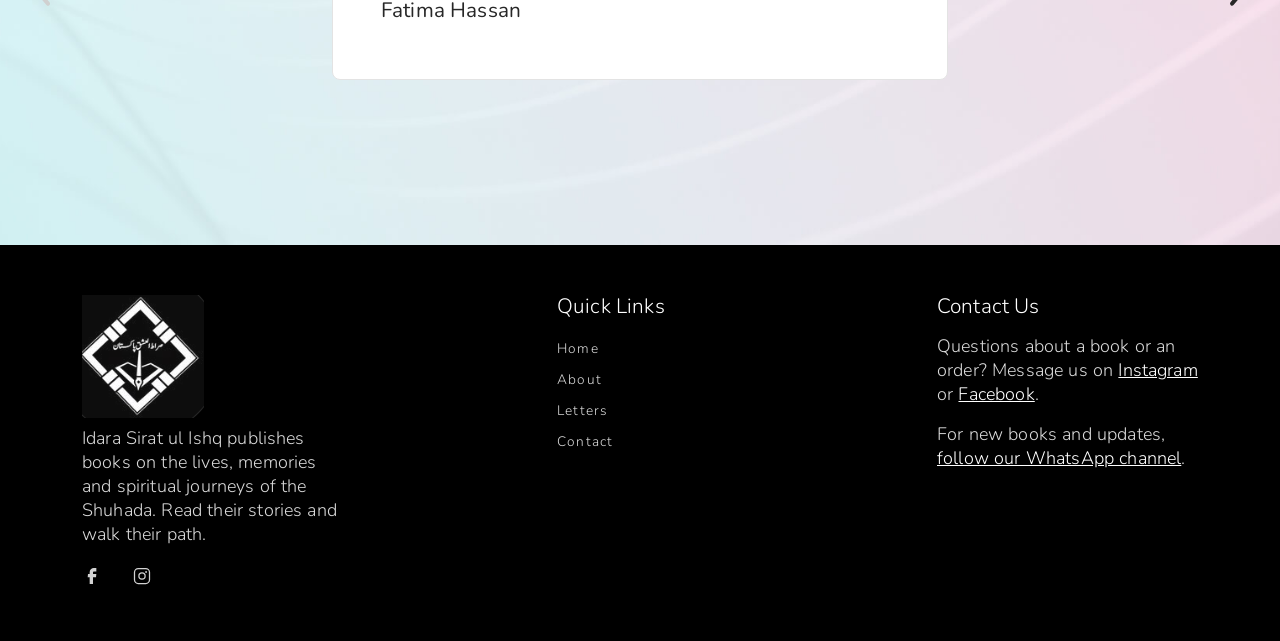
==== commit ef02c0ef: "all added" ====
--- a/index.html
+++ b/index.html
@@ -184,7 +184,7 @@
                   <a class="nav-link me-4" href="about.html">About</a>
                 </li>
                 <li class="nav-item">
-                  <a class="nav-link me-4" href="shop.html">Shop</a>
+                  <a class="nav-link me-4" href="letters.html">Letters</a>
           </li>
                 <li class="nav-item">
                   <a class="nav-link me-4" href="contact.html">Contact</a>
@@ -250,7 +250,7 @@
               <div class="banner-content">
                 <h2>In the Footsteps of the Shuhada</h2>
                 <p>Books on the martyrs of Karbala and the spiritual lives that shaped them.</p>
-                <a href="shop.html" class="btn mt-3">Browse Books</a>
+                <a href="#our-publications" class="btn mt-3">Browse Books</a>
               </div>
             </div>
             <div class="col-md-6 text-center">
@@ -268,7 +268,7 @@
               <div class="banner-content">
                 <h2>In Their Own Words</h2>
                 <p>Letters, wills and last messages of the martyrs.</p>
-                <a href="shop.html" class="btn mt-3">Read Their Letters</a>
+                <a href="letters.html" class="btn mt-3">Read Their Letters</a>
               </div>
             </div>
             <div class="col-md-6 text-center">
@@ -286,7 +286,7 @@
               <div class="banner-content">
                 <h2>Nights of the Martyrs</h2>
                 <p>The worship and inner life of those who stood for truth.</p>
-                <a href="shop.html" class="btn mt-3">Explore Spirituality</a>
+                <a href="letters.html" class="btn mt-3">Explore Spirituality</a>
               </div>
             </div>
             <div class="col-md-6 text-center">
@@ -551,7 +551,7 @@
 
 <script>
   // Put your WhatsApp number here: country code + number, digits only (example: 923001234567)
-  var WHATSAPP_NUMBER = "92XXXXXXXXXX";
+  var WHATSAPP_NUMBER = "923282739155";
 
   document.querySelectorAll("#our-publications .book-card").forEach(function (card) {
     var msg = "Assalamu alaikum, I would like to order this book:\n" +
@@ -718,13 +718,13 @@
                   <a href="#" style="color:#d9d9d9;">Home</a>
                 </li>
                 <li class="menu-item mb-1">
-                  <a href="#about-us" style="color:#d9d9d9;">About</a>
+                  <a href="about.html" style="color:#d9d9d9;">About</a>
                 </li>
                 <li class="menu-item mb-1">
-                  <a href="#our-publications" style="color:#d9d9d9;">Shop</a>
+                  <a href="letters.html" style="color:#d9d9d9;">Letters</a>
                 </li>
                 <li class="menu-item mb-1">
-                  <a href="#instagram" style="color:#d9d9d9;">Contact</a>
+                  <a href="contact.html" style="color:#d9d9d9;">Contact</a>
                 </li>
               </ul>
             </div>
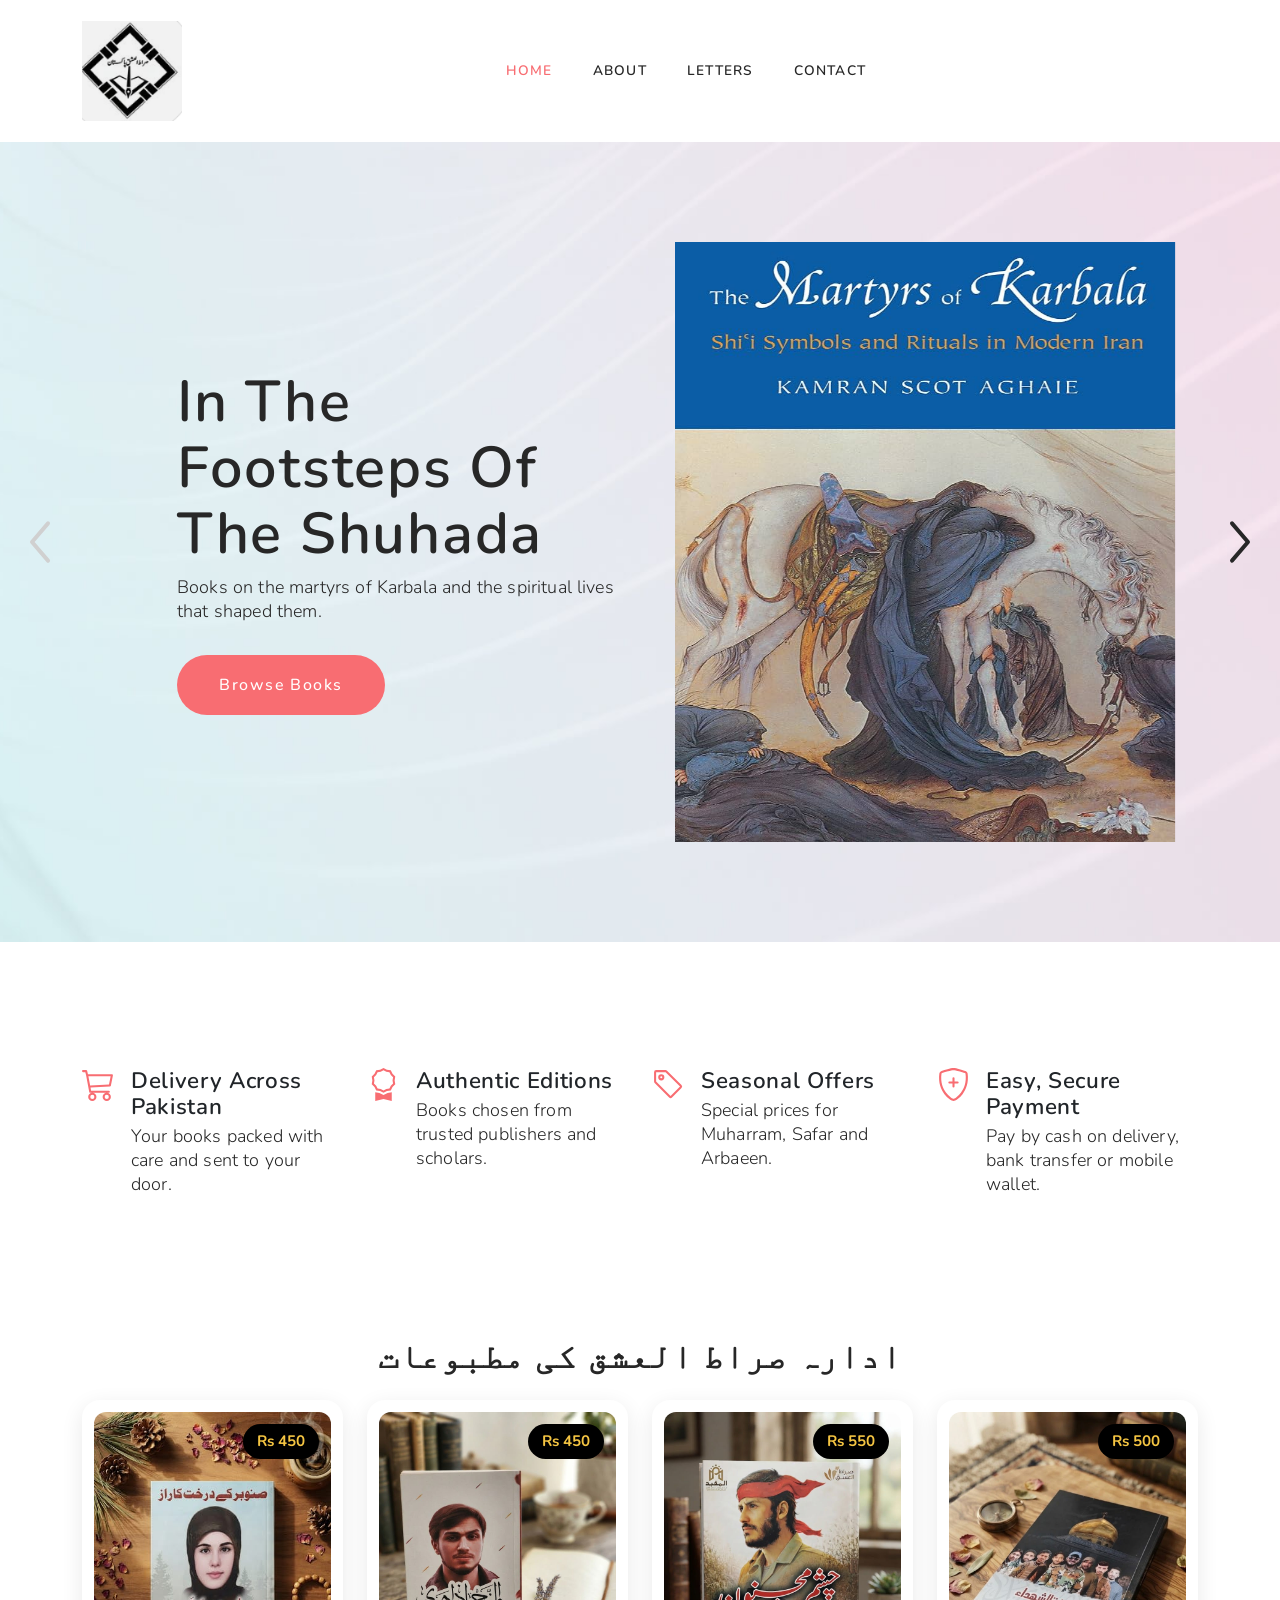
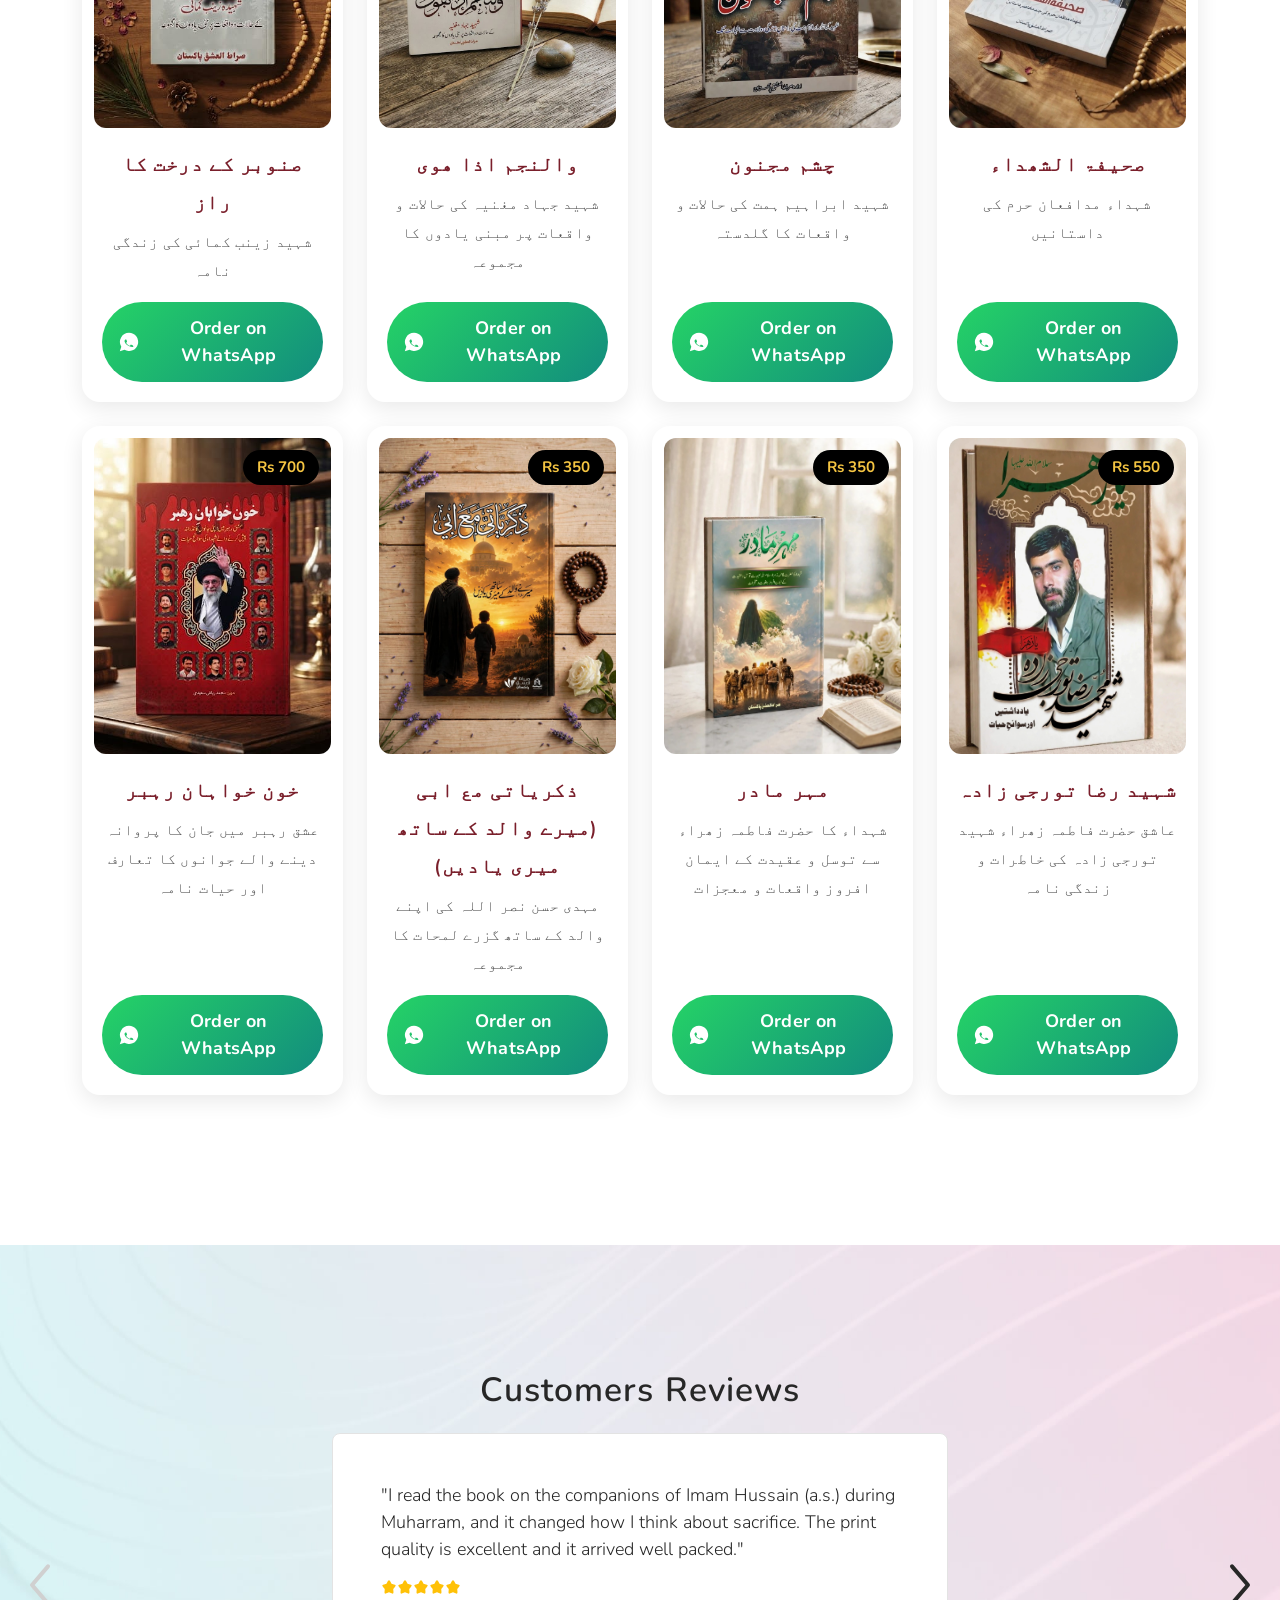
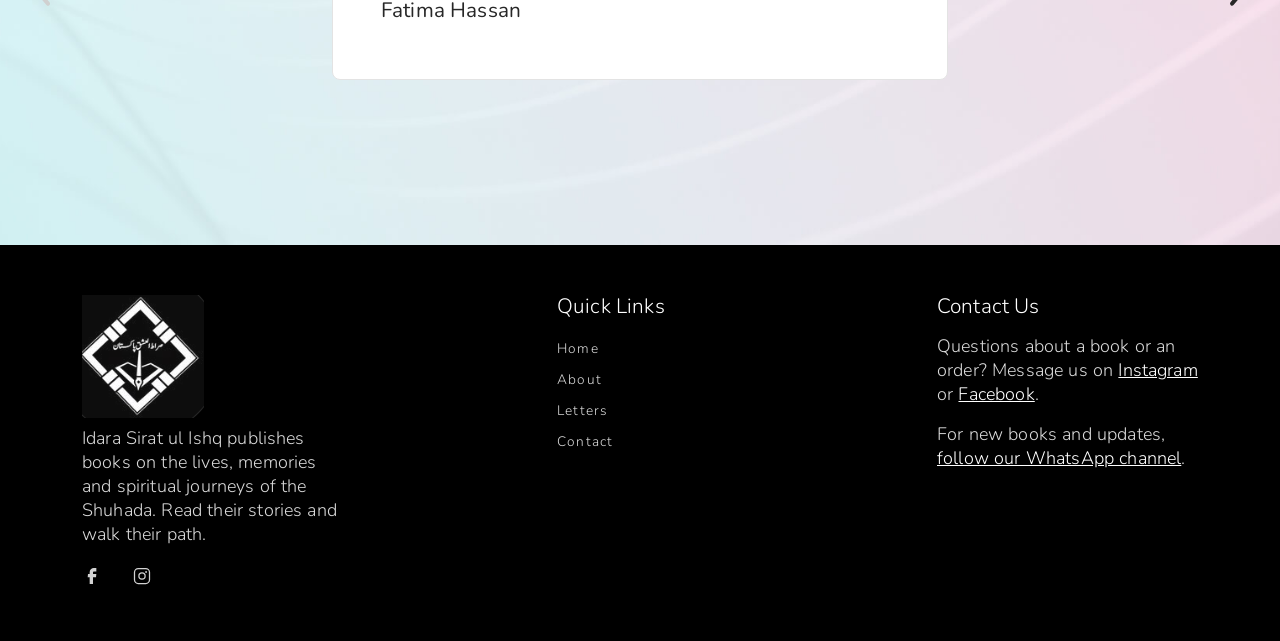
==== commit 49e60862: "all done" ====
--- a/index.html
+++ b/index.html
@@ -229,7 +229,37 @@
 </style>
 
 <!-- Your original section with only the text changed -->
- <section id="billboard" class="position-relative d-flex align-items-center py-5 bg-light-gray"
+ <style>
+  @media (max-width: 991.98px) {
+    #billboard {
+      height: auto !important;
+      padding-top: 40px !important;
+      padding-bottom: 50px !important;
+    }
+    #billboard .image-holder img {
+      width: auto !important;
+      height: auto !important;
+      max-width: 100% !important;
+      max-height: 380px;
+      object-fit: contain;
+    }
+  }
+
+  @media (max-width: 767.98px) {
+    #billboard .swiper-next,
+    #billboard .swiper-prev {
+      display: none !important;
+    }
+    #billboard .banner-content h2 {
+      font-size: 1.9rem;
+    }
+    #billboard .image-holder img {
+      max-height: 320px;
+    }
+  }
+</style>
+
+<section id="billboard" class="position-relative d-flex align-items-center py-5 bg-light-gray"
   style="background-image: url(images/banner-image-bg.jpg); background-size: cover; background-repeat: no-repeat; background-position: center; height: 800px;">
   <div class="position-absolute end-0 pe-0 pe-xxl-5 me-0 me-xxl-5 swiper-next main-slider-button-next">
     <svg class="chevron-forward-circle d-flex justify-content-center align-items-center p-2" width="80" height="80">
@@ -300,6 +330,7 @@
     </div>
   </div>
 </section>
+
 <section id="company-services" class="padding-large pb-0">
   <div class="container">
     <div class="row">
@@ -358,6 +389,16 @@
     </div>
   </div>
 </section>
+
+
+
+
+
+
+
+
+
+
     
 <style>
   /* ---------- Cards: equal size, aligned ---------- */
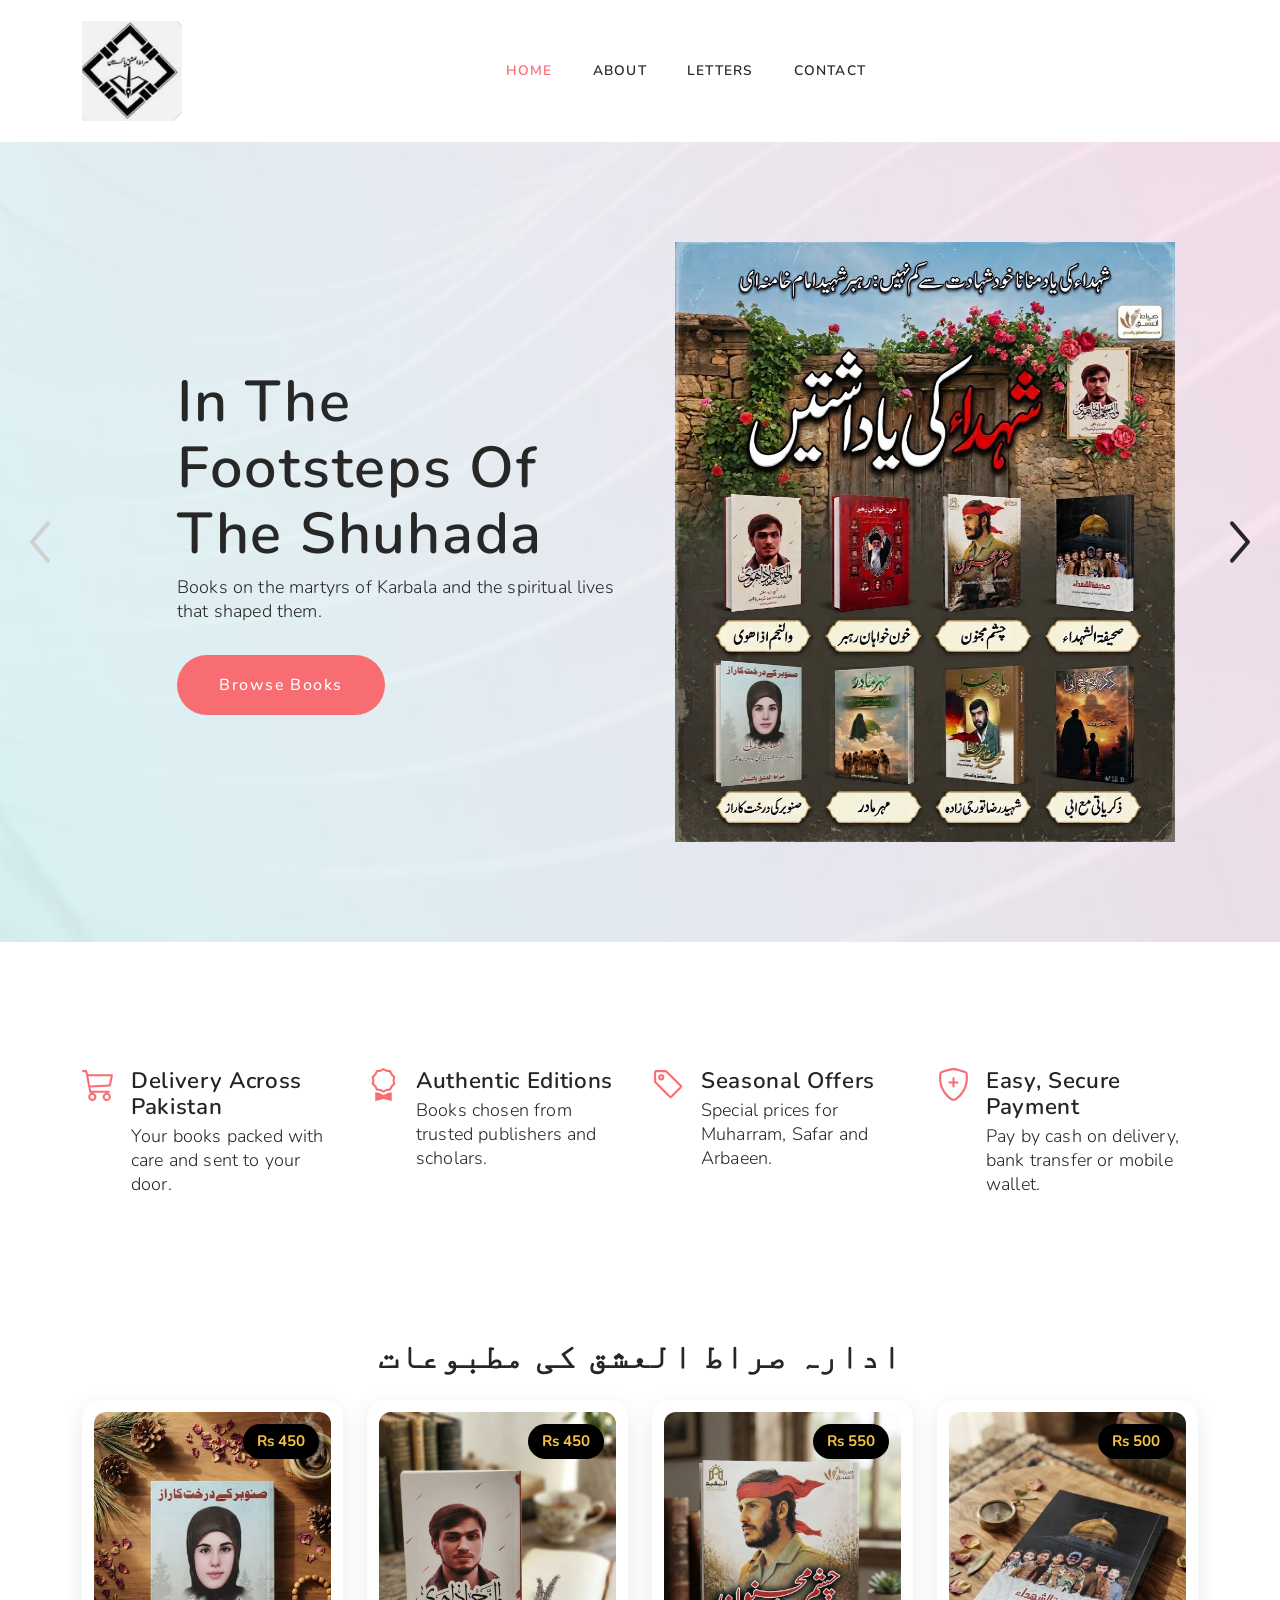
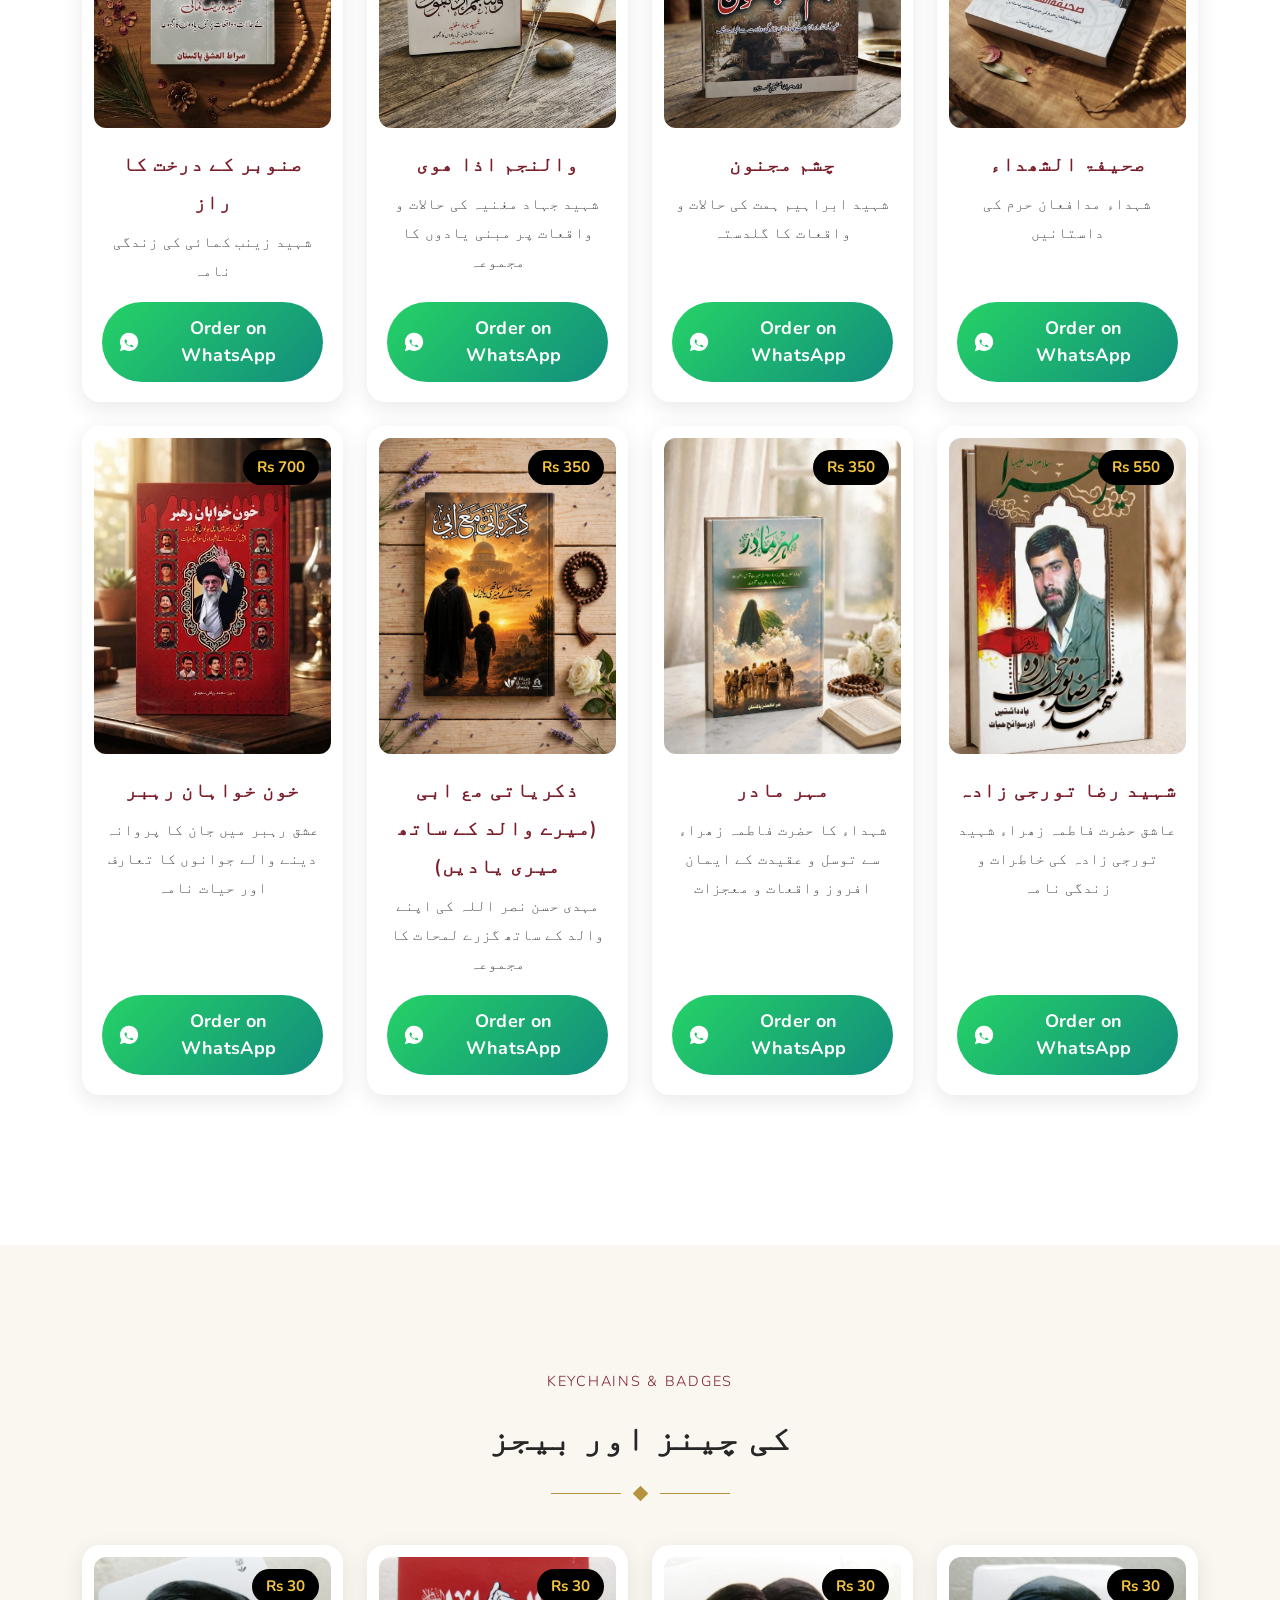
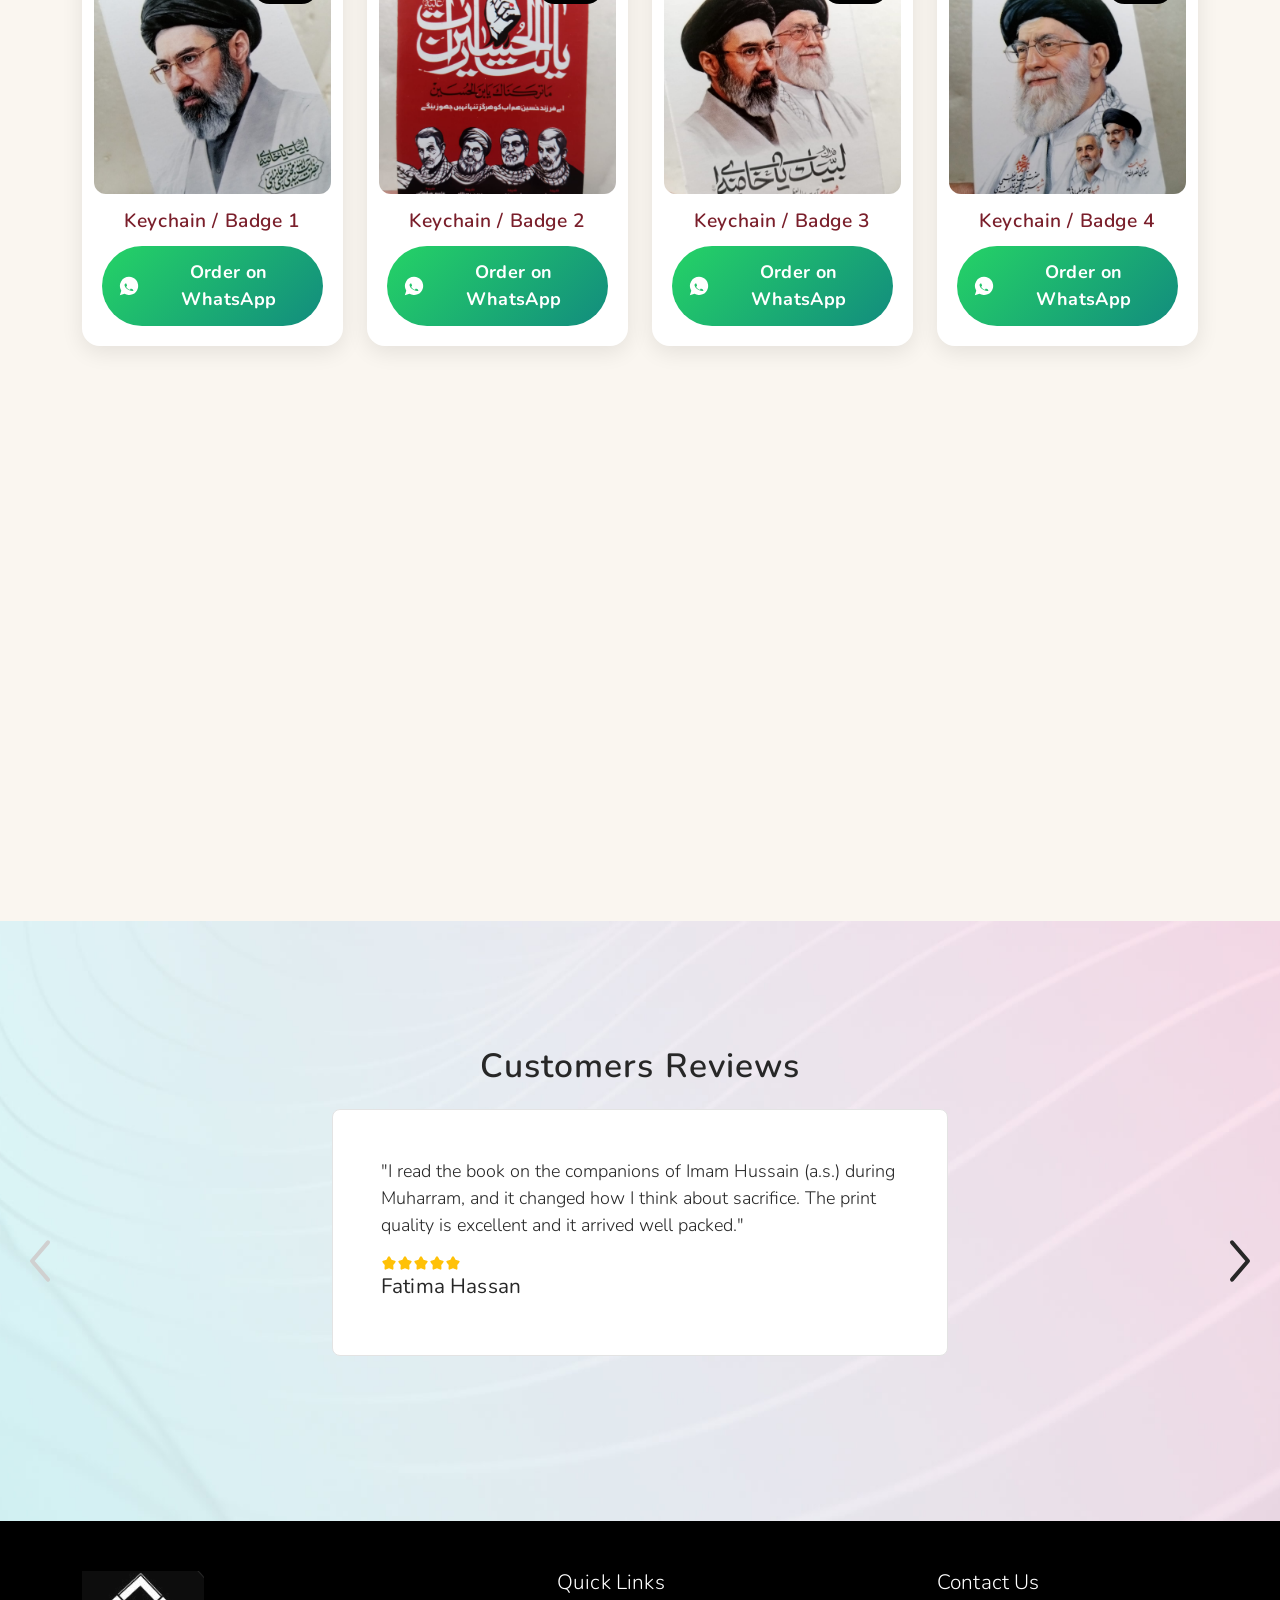
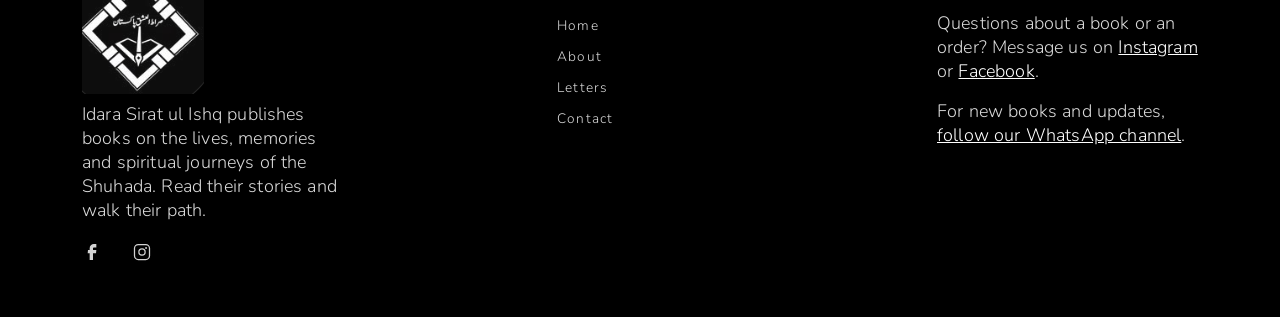
==== commit e4a65550: "final version of sirratul ishq" ====
--- a/index.html
+++ b/index.html
@@ -285,7 +285,7 @@
             </div>
             <div class="col-md-6 text-center">
               <div class="image-holder">
-                <img src="imagess/image1.jpg" class="img-fluid" alt="banner" style="width: 500px; height: 600px;">
+                <img src="imagess/fronttt.jpeg" class="img-fluid" alt="banner" style="width: 500px; height: 600px;">
               </div>
             </div>
           </div>
@@ -611,6 +611,217 @@
     cards.forEach(function (c) { io.observe(c); });
   } else {
     cards.forEach(function (c) { c.classList.add("in"); });
+  }
+</script>
+
+
+
+
+<style>
+  #keychains-badges { background: #faf6f0; }
+  #keychains-badges .gift-title { font-family: "Noto Nastaliq Urdu", serif; font-weight: 700; line-height: 2; }
+  #keychains-badges .gift-sub { color: #7a1f2b; letter-spacing: .12em; text-transform: uppercase; font-size: .9rem; margin: 0 0 14px; }
+  #keychains-badges .ornament { display: flex; align-items: center; justify-content: center; gap: 14px; margin: 0 0 46px; }
+  #keychains-badges .ornament span { height: 1px; width: 70px; background: #b8933f; }
+  #keychains-badges .ornament i { width: 11px; height: 11px; background: #b8933f; transform: rotate(45deg); display: block; }
+
+  #keychains-badges .gift-card {
+    height: 100%; display: flex; flex-direction: column;
+    background: #fff; border: 0; border-radius: 18px; padding: 12px;
+    box-shadow: 0 6px 22px rgba(0,0,0,.09);
+    transition: transform .4s ease, box-shadow .4s ease;
+  }
+  #keychains-badges .gift-card:hover { transform: translateY(-10px); box-shadow: 0 20px 40px rgba(0,0,0,.18); }
+
+  #keychains-badges .gift-card .cover { position: relative; aspect-ratio: 1 / 1; overflow: hidden; border-radius: 12px; background: #eee; }
+  #keychains-badges .gift-card .cover img {
+    width: 100%; height: 100% !important; object-fit: cover; display: block; transition: transform .7s ease;
+  }
+  #keychains-badges .gift-card:hover .cover img { transform: scale(1.1); }
+
+  #keychains-badges .price-tag {
+    position: absolute; top: 12px; right: 12px; background: #000; color: #f5c542;
+    font-weight: 700; padding: 6px 14px; border-radius: 30px; font-size: .95rem;
+  }
+
+  #keychains-badges .gift-card .card-body { display: flex; flex-direction: column; flex: 1; padding: 16px 8px 8px; text-align: center; }
+  #keychains-badges .gift-card .card-title { font-size: 1.2rem; margin: 0 0 14px; color: #7a1f2b; flex: 1; }
+
+  #keychains-badges .order-btn {
+    display: flex !important; align-items: center; justify-content: center; gap: 10px;
+    width: 100%; margin: 0 !important; padding: 13px 16px !important;
+    background: linear-gradient(135deg, #25d366, #128c7e) !important;
+    color: #fff !important; border: 0 !important; border-radius: 50px !important;
+    font-weight: 700; text-decoration: none; letter-spacing: .02em;
+    animation: giftPulse 2.4s infinite; transition: transform .25s ease, filter .25s ease;
+  }
+  #keychains-badges .order-btn:hover { transform: scale(1.04); filter: brightness(1.08); }
+  #keychains-badges .order-btn svg { flex-shrink: 0; }
+  @keyframes giftPulse {
+    0%   { box-shadow: 0 0 0 0 rgba(37,211,102,.55); }
+    70%  { box-shadow: 0 0 0 14px rgba(37,211,102,0); }
+    100% { box-shadow: 0 0 0 0 rgba(37,211,102,0); }
+  }
+
+  #keychains-badges .gift-card { opacity: 0; }
+  #keychains-badges .gift-card.in { animation: giftIn .9s cubic-bezier(.2,.7,.2,1) forwards; }
+  @keyframes giftIn {
+    from { opacity: 0; transform: translateY(70px) scale(.94); }
+    to   { opacity: 1; transform: none; }
+  }
+  #keychains-badges .col-lg-3:nth-child(4n+2) .gift-card.in { animation-delay: .12s; }
+  #keychains-badges .col-lg-3:nth-child(4n+3) .gift-card.in { animation-delay: .24s; }
+  #keychains-badges .col-lg-3:nth-child(4n+4) .gift-card.in { animation-delay: .36s; }
+
+  @media (prefers-reduced-motion: reduce) {
+    #keychains-badges .gift-card { opacity: 1; }
+    #keychains-badges .gift-card.in, #keychains-badges .order-btn { animation: none; }
+  }
+</style>
+
+<section id="keychains-badges" class="padding-large">
+  <div class="container">
+    <div class="section-title mb-4 text-center">
+      <p class="gift-sub">Keychains &amp; Badges</p>
+      <h3 class="mb-3 gift-title" lang="ur" dir="rtl">کی چینز اور بیجز</h3>
+      <div class="ornament"><span></span><i></i><span></span></div>
+    </div>
+
+    <div class="row">
+
+      <div class="col-lg-3 col-md-6 mb-4">
+        <div class="card position-relative gift-card" data-title="Keychain / Badge 1" data-price="30">
+          <div class="cover">
+            <img src="imagess/30(1).jpeg" class="img-fluid" alt="Keychain / Badge 1">
+            <span class="price-tag">Rs 30</span>
+          </div>
+          <div class="card-body">
+            <h4 class="card-title">Keychain / Badge 1</h4>
+            <a href="#" class="btn-cart order-btn" target="_blank" rel="noopener"><svg viewBox="0 0 24 24" width="22" height="22" fill="currentColor"><path d="M12.04 2a9.9 9.9 0 0 0-8.45 15.06L2 22l5.1-1.55A9.9 9.9 0 1 0 12.04 2Zm5.8 14.03c-.25.7-1.45 1.34-2 1.4-.52.06-1.17.09-1.9-.12a17 17 0 0 1-4.4-2.3 8.9 8.9 0 0 1-2.3-3.4c-.25-.8.05-1.5.5-2 .2-.2.4-.3.55-.3h.4c.13 0 .3-.05.47.35l.65 1.6c.05.12.08.26 0 .4l-.25.4-.4.45c-.12.13-.25.27-.1.52.15.25.67 1.1 1.45 1.8a7 7 0 0 0 2 1.25c.25.12.4.1.55-.07l.8-1c.17-.23.34-.2.57-.12l1.5.72c.23.12.4.18.45.28.06.1.06.58-.2 1.2Z"/></svg><span>Order on WhatsApp</span></a>
+          </div>
+        </div>
+      </div>
+
+      <div class="col-lg-3 col-md-6 mb-4">
+        <div class="card position-relative gift-card" data-title="Keychain / Badge 2" data-price="30">
+          <div class="cover">
+            <img src="imagess/30(2).jpeg" class="img-fluid" alt="Keychain / Badge 2">
+            <span class="price-tag">Rs 30</span>
+          </div>
+          <div class="card-body">
+            <h4 class="card-title">Keychain / Badge 2</h4>
+            <a href="#" class="btn-cart order-btn" target="_blank" rel="noopener"><svg viewBox="0 0 24 24" width="22" height="22" fill="currentColor"><path d="M12.04 2a9.9 9.9 0 0 0-8.45 15.06L2 22l5.1-1.55A9.9 9.9 0 1 0 12.04 2Zm5.8 14.03c-.25.7-1.45 1.34-2 1.4-.52.06-1.17.09-1.9-.12a17 17 0 0 1-4.4-2.3 8.9 8.9 0 0 1-2.3-3.4c-.25-.8.05-1.5.5-2 .2-.2.4-.3.55-.3h.4c.13 0 .3-.05.47.35l.65 1.6c.05.12.08.26 0 .4l-.25.4-.4.45c-.12.13-.25.27-.1.52.15.25.67 1.1 1.45 1.8a7 7 0 0 0 2 1.25c.25.12.4.1.55-.07l.8-1c.17-.23.34-.2.57-.12l1.5.72c.23.12.4.18.45.28.06.1.06.58-.2 1.2Z"/></svg><span>Order on WhatsApp</span></a>
+          </div>
+        </div>
+      </div>
+
+      <div class="col-lg-3 col-md-6 mb-4">
+        <div class="card position-relative gift-card" data-title="Keychain / Badge 3" data-price="30">
+          <div class="cover">
+            <img src="imagess/30(3).jpeg" class="img-fluid" alt="Keychain / Badge 3">
+            <span class="price-tag">Rs 30</span>
+          </div>
+          <div class="card-body">
+            <h4 class="card-title">Keychain / Badge 3</h4>
+            <a href="#" class="btn-cart order-btn" target="_blank" rel="noopener"><svg viewBox="0 0 24 24" width="22" height="22" fill="currentColor"><path d="M12.04 2a9.9 9.9 0 0 0-8.45 15.06L2 22l5.1-1.55A9.9 9.9 0 1 0 12.04 2Zm5.8 14.03c-.25.7-1.45 1.34-2 1.4-.52.06-1.17.09-1.9-.12a17 17 0 0 1-4.4-2.3 8.9 8.9 0 0 1-2.3-3.4c-.25-.8.05-1.5.5-2 .2-.2.4-.3.55-.3h.4c.13 0 .3-.05.47.35l.65 1.6c.05.12.08.26 0 .4l-.25.4-.4.45c-.12.13-.25.27-.1.52.15.25.67 1.1 1.45 1.8a7 7 0 0 0 2 1.25c.25.12.4.1.55-.07l.8-1c.17-.23.34-.2.57-.12l1.5.72c.23.12.4.18.45.28.06.1.06.58-.2 1.2Z"/></svg><span>Order on WhatsApp</span></a>
+          </div>
+        </div>
+      </div>
+
+      <div class="col-lg-3 col-md-6 mb-4">
+        <div class="card position-relative gift-card" data-title="Keychain / Badge 4" data-price="30">
+          <div class="cover">
+            <img src="imagess/30(4).jpeg" class="img-fluid" alt="Keychain / Badge 4">
+            <span class="price-tag">Rs 30</span>
+          </div>
+          <div class="card-body">
+            <h4 class="card-title">Keychain / Badge 4</h4>
+            <a href="#" class="btn-cart order-btn" target="_blank" rel="noopener"><svg viewBox="0 0 24 24" width="22" height="22" fill="currentColor"><path d="M12.04 2a9.9 9.9 0 0 0-8.45 15.06L2 22l5.1-1.55A9.9 9.9 0 1 0 12.04 2Zm5.8 14.03c-.25.7-1.45 1.34-2 1.4-.52.06-1.17.09-1.9-.12a17 17 0 0 1-4.4-2.3 8.9 8.9 0 0 1-2.3-3.4c-.25-.8.05-1.5.5-2 .2-.2.4-.3.55-.3h.4c.13 0 .3-.05.47.35l.65 1.6c.05.12.08.26 0 .4l-.25.4-.4.45c-.12.13-.25.27-.1.52.15.25.67 1.1 1.45 1.8a7 7 0 0 0 2 1.25c.25.12.4.1.55-.07l.8-1c.17-.23.34-.2.57-.12l1.5.72c.23.12.4.18.45.28.06.1.06.58-.2 1.2Z"/></svg><span>Order on WhatsApp</span></a>
+          </div>
+        </div>
+      </div>
+
+    </div>
+
+    <div class="row">
+
+      <div class="col-lg-3 col-md-6 mb-4">
+        <div class="card position-relative gift-card" data-title="Keychain / Badge 5" data-price="100">
+          <div class="cover">
+            <img src="imagess/100(1).jpeg" class="img-fluid" alt="Keychain / Badge 5">
+            <span class="price-tag">Rs 100</span>
+          </div>
+          <div class="card-body">
+            <h4 class="card-title">Keychain / Badge 5</h4>
+            <a href="#" class="btn-cart order-btn" target="_blank" rel="noopener"><svg viewBox="0 0 24 24" width="22" height="22" fill="currentColor"><path d="M12.04 2a9.9 9.9 0 0 0-8.45 15.06L2 22l5.1-1.55A9.9 9.9 0 1 0 12.04 2Zm5.8 14.03c-.25.7-1.45 1.34-2 1.4-.52.06-1.17.09-1.9-.12a17 17 0 0 1-4.4-2.3 8.9 8.9 0 0 1-2.3-3.4c-.25-.8.05-1.5.5-2 .2-.2.4-.3.55-.3h.4c.13 0 .3-.05.47.35l.65 1.6c.05.12.08.26 0 .4l-.25.4-.4.45c-.12.13-.25.27-.1.52.15.25.67 1.1 1.45 1.8a7 7 0 0 0 2 1.25c.25.12.4.1.55-.07l.8-1c.17-.23.34-.2.57-.12l1.5.72c.23.12.4.18.45.28.06.1.06.58-.2 1.2Z"/></svg><span>Order on WhatsApp</span></a>
+          </div>
+        </div>
+      </div>
+
+      <div class="col-lg-3 col-md-6 mb-4">
+        <div class="card position-relative gift-card" data-title="Keychain / Badge 6" data-price="100">
+          <div class="cover">
+            <img src="imagess/100(2).jpeg" class="img-fluid" alt="Keychain / Badge 6">
+            <span class="price-tag">Rs 100</span>
+          </div>
+          <div class="card-body">
+            <h4 class="card-title">Keychain / Badge 6</h4>
+            <a href="#" class="btn-cart order-btn" target="_blank" rel="noopener"><svg viewBox="0 0 24 24" width="22" height="22" fill="currentColor"><path d="M12.04 2a9.9 9.9 0 0 0-8.45 15.06L2 22l5.1-1.55A9.9 9.9 0 1 0 12.04 2Zm5.8 14.03c-.25.7-1.45 1.34-2 1.4-.52.06-1.17.09-1.9-.12a17 17 0 0 1-4.4-2.3 8.9 8.9 0 0 1-2.3-3.4c-.25-.8.05-1.5.5-2 .2-.2.4-.3.55-.3h.4c.13 0 .3-.05.47.35l.65 1.6c.05.12.08.26 0 .4l-.25.4-.4.45c-.12.13-.25.27-.1.52.15.25.67 1.1 1.45 1.8a7 7 0 0 0 2 1.25c.25.12.4.1.55-.07l.8-1c.17-.23.34-.2.57-.12l1.5.72c.23.12.4.18.45.28.06.1.06.58-.2 1.2Z"/></svg><span>Order on WhatsApp</span></a>
+          </div>
+        </div>
+      </div>
+
+      <div class="col-lg-3 col-md-6 mb-4">
+        <div class="card position-relative gift-card" data-title="Keychain / Badge 7" data-price="50">
+          <div class="cover">
+            <img src="imagess/50(1).jpeg" class="img-fluid" alt="Keychain / Badge 7">
+            <span class="price-tag">Rs 50</span>
+          </div>
+          <div class="card-body">
+            <h4 class="card-title">Keychain / Badge 7</h4>
+            <a href="#" class="btn-cart order-btn" target="_blank" rel="noopener"><svg viewBox="0 0 24 24" width="22" height="22" fill="currentColor"><path d="M12.04 2a9.9 9.9 0 0 0-8.45 15.06L2 22l5.1-1.55A9.9 9.9 0 1 0 12.04 2Zm5.8 14.03c-.25.7-1.45 1.34-2 1.4-.52.06-1.17.09-1.9-.12a17 17 0 0 1-4.4-2.3 8.9 8.9 0 0 1-2.3-3.4c-.25-.8.05-1.5.5-2 .2-.2.4-.3.55-.3h.4c.13 0 .3-.05.47.35l.65 1.6c.05.12.08.26 0 .4l-.25.4-.4.45c-.12.13-.25.27-.1.52.15.25.67 1.1 1.45 1.8a7 7 0 0 0 2 1.25c.25.12.4.1.55-.07l.8-1c.17-.23.34-.2.57-.12l1.5.72c.23.12.4.18.45.28.06.1.06.58-.2 1.2Z"/></svg><span>Order on WhatsApp</span></a>
+          </div>
+        </div>
+      </div>
+
+      <div class="col-lg-3 col-md-6 mb-4">
+        <div class="card position-relative gift-card" data-title="Keychain / Badge 8" data-price="50">
+          <div class="cover">
+            <img src="imagess/50(2).jpeg" class="img-fluid" alt="Keychain / Badge 8">
+            <span class="price-tag">Rs 50</span>
+          </div>
+          <div class="card-body">
+            <h4 class="card-title">Keychain / Badge 8</h4>
+            <a href="#" class="btn-cart order-btn" target="_blank" rel="noopener"><svg viewBox="0 0 24 24" width="22" height="22" fill="currentColor"><path d="M12.04 2a9.9 9.9 0 0 0-8.45 15.06L2 22l5.1-1.55A9.9 9.9 0 1 0 12.04 2Zm5.8 14.03c-.25.7-1.45 1.34-2 1.4-.52.06-1.17.09-1.9-.12a17 17 0 0 1-4.4-2.3 8.9 8.9 0 0 1-2.3-3.4c-.25-.8.05-1.5.5-2 .2-.2.4-.3.55-.3h.4c.13 0 .3-.05.47.35l.65 1.6c.05.12.08.26 0 .4l-.25.4-.4.45c-.12.13-.25.27-.1.52.15.25.67 1.1 1.45 1.8a7 7 0 0 0 2 1.25c.25.12.4.1.55-.07l.8-1c.17-.23.34-.2.57-.12l1.5.72c.23.12.4.18.45.28.06.1.06.58-.2 1.2Z"/></svg><span>Order on WhatsApp</span></a>
+          </div>
+        </div>
+      </div>
+
+    </div>
+  </div>
+</section>
+
+<script>
+  // Uses the number from your books section if it is on the same page; otherwise set it here.
+  var GIFT_WA = (typeof WHATSAPP_NUMBER !== "undefined") ? WHATSAPP_NUMBER : "92XXXXXXXXXX";
+
+  document.querySelectorAll("#keychains-badges .gift-card").forEach(function (card) {
+    var msg = "Assalamu alaikum, I would like to order:\n" +
+              card.dataset.title + "\nPrice: Rs " + card.dataset.price;
+    card.querySelector(".order-btn").href =
+      "https://wa.me/" + GIFT_WA + "?text=" + encodeURIComponent(msg);
+  });
+
+  var giftCards = document.querySelectorAll("#keychains-badges .gift-card");
+  if ("IntersectionObserver" in window) {
+    var giftIo = new IntersectionObserver(function (entries) {
+      entries.forEach(function (e) {
+        if (e.isIntersecting) { e.target.classList.add("in"); giftIo.unobserve(e.target); }
+      });
+    }, { threshold: 0.1 });
+    giftCards.forEach(function (c) { giftIo.observe(c); });
+  } else {
+    giftCards.forEach(function (c) { c.classList.add("in"); });
   }
 </script>
    
